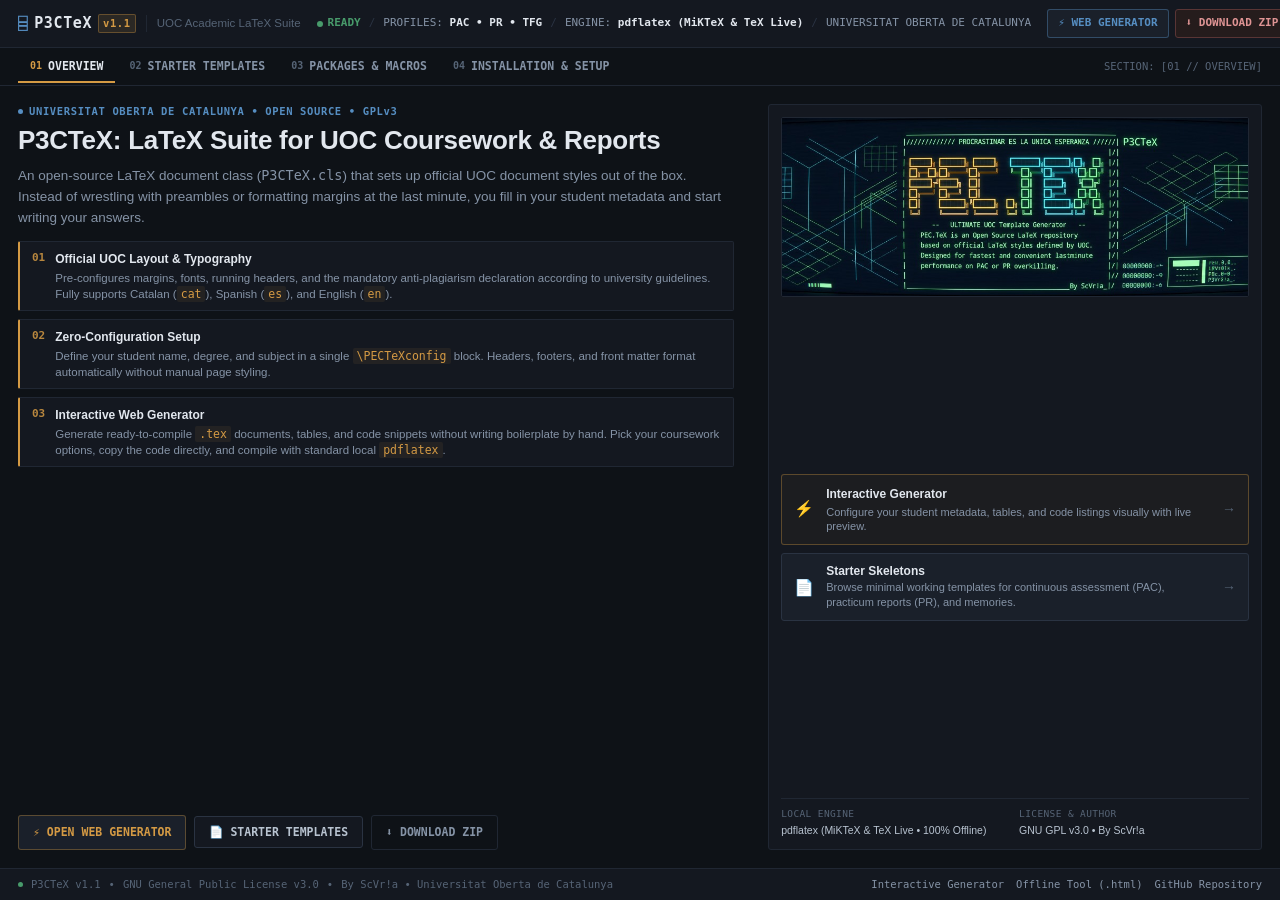
==== site/index.html @ 54c158b5 "style(overview): adopt grounded indie student voice with zero corporate sales fluff" ====
<!doctype html>
<html lang="en">
<head>
  <meta charset="utf-8">
  <meta name="viewport" content="width=device-width, initial-scale=1">
  <title>P3CTeX · UOC LaTeX Document Class &amp; Package Suite</title>
  <meta name="description" content="LaTeX document class and package suite for Universitat Oberta de Catalunya (UOC) assessments (PAC/PEC), practicum reports (PR), and academic memories.">
  <link rel="stylesheet" href="assets/css/site.css">
  <script src="assets/js/site.js" defer></script>
</head>
<body class="console-workstation">
  <a class="skip-link" href="#console-stage">Skip to console display</a>

  <!-- ======================================================================
       FIXED-VIEWPORT PRODUCT WORKSTATION
       Zero vertical scroll · Always fits screen · Clear, informative interface
       ====================================================================== -->
  <div class="console-viewport">

    <!-- Top Masthead Header -->
    <header class="console-masthead">
      <div class="masthead-brand">
        <a href="index.html" class="brand-badge" aria-label="P3CTeX Home">
          <span class="badge-icon">⌸</span>
          <span class="badge-title">P3CTeX</span>
          <span class="badge-ver">v1.1</span>
        </a>
        <span class="brand-tagline">UOC Academic LaTeX Suite</span>
      </div>

      <div class="masthead-telemetry">
        <span class="telemetry-item status"><span class="led-pulse green"></span> READY</span>
        <span class="telemetry-sep">/</span>
        <span class="telemetry-item">PROFILES: <strong>PAC &bull; PR &bull; TFG</strong></span>
        <span class="telemetry-sep">/</span>
        <span class="telemetry-item">ENGINE: <strong>pdflatex (MiKTeX &amp; TeX Live)</strong></span>
        <span class="telemetry-sep">/</span>
        <span class="telemetry-item campus">UNIVERSITAT OBERTA DE CATALUNYA</span>
      </div>

      <div class="masthead-actions">
        <a href="generator.html" class="action-btn cyan">⚡ WEB GENERATOR</a>
        <a href="https://github.com/DidacLL/P3CTeX/releases/latest" class="action-btn rust" target="_blank" rel="noopener">⬇ DOWNLOAD ZIP</a>
        <a href="https://github.com/DidacLL/P3CTeX" class="action-btn ghost" target="_blank" rel="noopener">GITHUB</a>
      </div>
    </header>

    <!-- Console Section Selector Ribbon -->
    <nav class="console-selector-ribbon" aria-label="Navigation Sections">
      <div class="selector-track">
        <button type="button" class="selector-key active" data-deck="deck-overview">
          <span class="key-index">01</span>
          <span class="key-label">OVERVIEW</span>
        </button>
        <button type="button" class="selector-key" data-deck="deck-templates">
          <span class="key-index">02</span>
          <span class="key-label">STARTER TEMPLATES</span>
        </button>
        <button type="button" class="selector-key" data-deck="deck-macros">
          <span class="key-index">03</span>
          <span class="key-label">PACKAGES &amp; MACROS</span>
        </button>
        <button type="button" class="selector-key" data-deck="deck-runbook">
          <span class="key-index">04</span>
          <span class="key-label">INSTALLATION &amp; SETUP</span>
        </button>
      </div>
      <div class="selector-meta">
        <span class="mode-readout" id="active-mode-readout">SECTION: [01 // OVERVIEW]</span>
      </div>
    </nav>

    <!-- Main Stage (Transforms per active section, 100% viewport fit) -->
    <main id="console-stage" class="console-stage">

      <!-- ==================================================================
           SECTION 01: OVERVIEW (CLEAN, BREATHING LANDING STAGE)
           Zero clutter at first sight · Clear explanation of purpose
           ================================================================== -->
      <section id="deck-overview" class="console-deck active" aria-label="Product Overview">
        <div class="overview-stage-split">
          
          <!-- Left Column: Honest Student Software Overview -->
          <div class="overview-narrative-panel">
            <div class="overview-category-badge">
              <span class="badge-dot"></span>
              <span>UNIVERSITAT OBERTA DE CATALUNYA &bull; OPEN SOURCE &bull; GPLv3</span>
            </div>

            <h1 class="overview-hero-headline">
              P3CTeX: LaTeX Suite for UOC Coursework &amp; Reports
            </h1>

            <p class="overview-hero-lead">
              An open-source LaTeX document class (<code>P3CTeX.cls</code>) that sets up official UOC document styles out of the box. Instead of wrestling with preambles or formatting margins at the last minute, you fill in your student metadata and start writing your answers.
            </p>

            <div class="overview-pillars-grid">
              <div class="pillar-row">
                <span class="pillar-icon">01</span>
                <div class="pillar-content">
                  <strong>Official UOC Layout &amp; Typography</strong>
                  <span>Pre-configures margins, fonts, running headers, and the mandatory anti-plagiarism declaration according to university guidelines. Fully supports Catalan (<code>cat</code>), Spanish (<code>es</code>), and English (<code>en</code>).</span>
                </div>
              </div>

              <div class="pillar-row">
                <span class="pillar-icon">02</span>
                <div class="pillar-content">
                  <strong>Zero-Configuration Setup</strong>
                  <span>Define your student name, degree, and subject in a single <code>\PECTeXconfig</code> block. Headers, footers, and front matter format automatically without manual page styling.</span>
                </div>
              </div>

              <div class="pillar-row">
                <span class="pillar-icon">03</span>
                <div class="pillar-content">
                  <strong>Interactive Web Generator</strong>
                  <span>Generate ready-to-compile <code>.tex</code> documents, tables, and code snippets without writing boilerplate by hand. Pick your coursework options, copy the code directly, and compile with standard local <code>pdflatex</code>.</span>
                </div>
              </div>
            </div>

            <div class="overview-cta-strip">
              <a href="generator.html" class="cta-action-btn primary">
                <span>⚡ OPEN WEB GENERATOR</span>
              </a>
              <button type="button" class="cta-action-btn secondary" data-jump-deck="deck-templates">
                <span>📄 STARTER TEMPLATES</span>
              </button>
              <a href="https://github.com/DidacLL/P3CTeX/releases/latest" class="cta-action-btn ghost" target="_blank" rel="noopener">
                <span>⬇ DOWNLOAD ZIP</span>
              </a>
            </div>
          </div>

          <!-- Right Column: Visual Brand & Direct Tool Pathways (NO CODE ON OVERVIEW) -->
          <div class="overview-visual-panel">
            <div class="visual-art-frame">
              <img src="assets/images/brand-banner.jpg" alt="P3CTeX CRT terminal artwork: Procrastinar és l'única esperança" width="1024" height="338" fetchpriority="high">
            </div>

            <!-- Clear Action Modules Directing to Specific Tools -->
            <div class="overview-tools-directory">
              <a href="generator.html" class="directory-card highlight">
                <div class="dir-icon">⚡</div>
                <div class="dir-info">
                  <strong>Interactive Generator</strong>
                  <span>Configure your student metadata, tables, and code listings visually with live preview.</span>
                </div>
                <span class="dir-arrow">&rarr;</span>
              </a>

              <button type="button" class="directory-card" data-jump-deck="deck-templates">
                <div class="dir-icon">📄</div>
                <div class="dir-info">
                  <strong>Starter Skeletons</strong>
                  <span>Browse minimal working templates for continuous assessment (PAC), practicum reports (PR), and memories.</span>
                </div>
                <span class="dir-arrow">&rarr;</span>
              </button>
            </div>

            <div class="overview-fast-specs">
              <div class="spec-stat-item">
                <span class="stat-label">LOCAL ENGINE</span>
                <strong class="stat-value">pdflatex (MiKTeX &amp; TeX Live &bull; 100% Offline)</strong>
              </div>
              <div class="spec-stat-item">
                <span class="stat-label">LICENSE &amp; AUTHOR</span>
                <strong class="stat-value">GNU GPL v3.0 &bull; By ScVr!a</strong>
              </div>
            </div>
          </div>

        </div>
      </section>

      <!-- ==================================================================
           SECTION 02: STARTER TEMPLATES (CODE BUFFER + SELECTOR)
           ================================================================== -->
      <section id="deck-templates" class="console-deck" aria-label="Starter Templates">
        <div class="deck-split-view">
          
          <!-- Left: Code Editor Buffer -->
          <div class="code-buffer-panel">
            <div class="buffer-toolbar">
              <div class="buffer-meta">
                <span class="buffer-dot"></span>
                <span class="buffer-title" id="buffer-filename">minimal-pac.tex</span>
                <span class="buffer-tag">READY TO COPY &bull; COMPILES WITH PDFLATEX</span>
              </div>
              <button class="tactile-copy-action" data-copy-target="#code-minimal-target">
                <span class="copy-icon">📋</span>
                <span class="copy-text">COPY TEMPLATE CODE</span>
              </button>
            </div>
            
            <div class="buffer-editor-area">
              <pre class="editor-pre"><code id="code-minimal-target">% Minimal P3CTeX PAC Continuous Assessment Skeleton
\documentclass[PAC,default]{P3CTeX}

% Declarative UOC Student & Subject Metadata
\PECTeXconfig{
  data = {
    student        = {Estudiant UOC},
    grade          = {Grau en Enginyeria Informàtica},
    subj-fullname  = {Compiladors i Llenguatges},
    subj-shortname = {COMP},
    subj-code      = {75.580},
    ca-fullname    = {PAC 1: Anàlisi Lèxica i Sintàctica},
    ca-shortname   = {PAC1},
    date           = {\today}
  }
}

\begin{document}
% Profile PAC: Portada desactivada; sumari i declaració de no plagi automàtics.

\section{Exercici 1}
\subsection{Apartat A}
Resolució del primer apartat del document...

% Taula declarativa per comes amb pxTAB (inclosa al paquet default):
\pxTable[style=header]{Mètrica, Valor Mesurat, Estat}{Temps d'execució, 0.42 s, PASS}{Memòria consumida, 18.5 MB, PASS}

% Inclusió resilient de figura amb pxSRC (crea placeholder si el fitxer no existeix):
\pxIMG[0.8\linewidth]{img/arquitectura}{Diagrama de l'arquitectura proposada}[fig:arq]
\end{document}</code></pre>
            </div>
          </div>

          <!-- Right: Profile Selector & Explanation -->
          <aside class="profile-sidebar-panel">
            <div class="sidebar-header">
              <span class="sidebar-tag">DOCUMENT PROFILE</span>
              <span class="sidebar-sub">CLICK TO SWITCH</span>
            </div>

            <!-- Profile Rocker Switchers -->
            <div class="profile-rocker-group">
              <button type="button" class="profile-switch active" data-profile="pac">
                <span class="sw-badge">PAC</span>
                <div class="sw-content">
                  <strong class="sw-name">Continuous Assessment</strong>
                  <span class="sw-desc">Starts directly on page 1 (no blank cover)</span>
                </div>
              </button>
              <button type="button" class="profile-switch" data-profile="pr">
                <span class="sw-badge">PR</span>
                <div class="sw-content">
                  <strong class="sw-name">Practicum &amp; Project Report</strong>
                  <span class="sw-desc">Institutional cover page, full TOC &amp; figures</span>
                </div>
              </button>
              <button type="button" class="profile-switch" data-profile="mem">
                <span class="sw-badge">MEM</span>
                <div class="sw-content">
                  <strong class="sw-name">Multi-Chapter Memory (MEM)</strong>
                  <span class="sw-desc">Adds \chapter, appendices, LOF/LOT (for reports &amp; TFG)</span>
                </div>
              </button>
              <button type="button" class="profile-switch" data-profile="tfg">
                <span class="sw-badge">TFG</span>
                <div class="sw-content">
                  <strong class="sw-name">Final Degree Project (TFG)</strong>
                  <span class="sw-desc">UOC work card, tutor/PRA, multilingual abstracts</span>
                </div>
              </button>
            </div>

            <!-- Explanation & Specifications -->
            <div class="profile-specs-readout">
              <h3 class="specs-title" id="spec-profile-title">PAC (Continuous Assessment)</h3>
              <p class="specs-summary" id="spec-profile-desc">
                Designed for semester continuous assessments (PAC / PEC / CA). As required by UOC grading criteria, it eliminates the blank cover page and starts directly on page 1 with subject metadata, table of contents, and the mandatory anti-plagiarism pledge.
              </p>

              <dl class="specs-dl">
                <dt>COVER PAGE:</dt>
                <dd id="spec-cover-val">Bypassed (Starts on Page 1)</dd>
                <dt>TOC &amp; SUMMARY:</dt>
                <dd id="spec-toc-val">Auto with anti-plagiarism pledge</dd>
                <dt>TYPOGRAPHY:</dt>
                <dd id="spec-font-val">Arev Sans 11pt (Clear and legible)</dd>
                <dt>HOW TO COMPILE:</dt>
                <dd>pdflatex your-file.tex</dd>
              </dl>
            </div>

            <div class="sidebar-action-box">
              <span class="action-label">COMPILE IN TERMINAL:</span>
              <code class="cmd-pill">pdflatex minimal-pac.tex</code>
            </div>
          </aside>

        </div>
      </section>

      <!-- ==================================================================
           SECTION 03: PACKAGES & MACROS (pxTAB, pxSRC, pxLST, pxCMP)
           ================================================================== -->
      <section id="deck-macros" class="console-deck" aria-label="Packages and Macros">
        <div class="macro-stage-view">
          
          <!-- Macro Selector Bar -->
          <div class="macro-channel-bar">
            <button type="button" class="channel-key active" data-channel="pxtab">
              <span class="ch-id">pxTAB</span>
              <span class="ch-name">Tables without column math</span>
            </button>
            <button type="button" class="channel-key" data-channel="pxsrc">
              <span class="ch-id">pxSRC</span>
              <span class="ch-name">Resilient images &amp; figures</span>
            </button>
            <button type="button" class="channel-key" data-channel="pxlst">
              <span class="ch-id">pxLST</span>
              <span class="ch-name">Formatted code listings</span>
            </button>
            <button type="button" class="channel-key" data-channel="pxcmp">
              <span class="ch-id">pxCMP</span>
              <span class="ch-name">Compilers &amp; automata diagrams</span>
            </button>
          </div>

          <!-- Active Macro Showcase Area -->
          <div class="macro-showcase-split">
            <div class="macro-narrative">
              <h2 class="macro-hero-title" id="macro-hero-title">Tables (pxTAB)</h2>
              <p class="macro-hero-desc" id="macro-hero-desc">
                Creates LaTeX tables from comma-separated rows. Includes automatic alternating row shading (zebra striping) and multi-page page breaks using longtable and booktabs without manual column width calculations.
              </p>

              <div class="macro-features-strip" id="macro-features-strip">
                <div class="feat-pill"><strong>Syntax:</strong> Comma-separated row values</div>
                <div class="feat-pill"><strong>Row striping:</strong> Alternating row background shading</div>
                <div class="feat-pill"><strong>Multipage:</strong> Long table pagination with <code>\pxTBLlong*</code></div>
                <div class="feat-pill"><strong>Backend:</strong> Built on longtable and booktabs</div>
              </div>

              <div class="macro-doc-actions">
                <a href="generator.html#tables" id="macro-showcase-url" class="doc-link-btn">Open in Generator Studio →</a>
                <a href="https://github.com/DidacLL/P3CTeX" target="_blank" rel="noopener" class="doc-link-btn secondary">Source Repository</a>
              </div>
            </div>

            <div class="macro-code-display">
              <div class="code-display-header">
                <span class="disp-label">HOW TO USE IN YOUR DOCUMENT:</span>
                <button class="tactile-copy-action mini" data-copy-target="#macro-code-target">
                  <span class="copy-icon">📋</span>
                  <span class="copy-text">COPY SNIPPET</span>
                </button>
              </div>
              <pre class="macro-pre"><code id="macro-code-target">% Create a clean table with comma-separated values:
\pxTable[style=header]
  {Mètrica, Valor Mesurat, Estat}
  {Temps d'execució, 0.42 s, PASS}
  {Memòria consumida, 18.5 MB, PASS}
  {Eficiència Algorísmica, O(n log n), PASS}</code></pre>
            </div>
          </div>

        </div>
      </section>

      <!-- ==================================================================
           SECTION 04: INSTALLATION & SETUP (LOCAL MIKTEX & TEX LIVE)
           ================================================================== -->
      <section id="deck-runbook" class="console-deck" aria-label="Installation and Setup">
        <div class="runbook-stage-view">
          
          <div class="runbook-header-strip">
            <h2 class="runbook-title">How to Install and Compile P3CTeX on Your Machine</h2>
            <span class="runbook-tag">100% LOCAL &bull; WORKS WITH MIKTEX &amp; TEX LIVE &bull; ZERO INTERNET NEEDED</span>
          </div>

          <div class="runbook-grid-flow">
            
            <div class="runbook-step-row">
              <div class="step-num">1</div>
              <div class="step-body">
                <div class="step-headline">
                  <strong>Download or Clone the Repository</strong>
                  <span class="step-note">Get the document class and packages onto your computer</span>
                </div>
                <div class="step-code-box">
                  <code id="cmd-step-1">git clone https://github.com/DidacLL/P3CTeX.git</code>
                  <button class="tactile-copy-action mini" data-copy-target="#cmd-step-1">[COPY]</button>
                </div>
              </div>
            </div>

            <div class="runbook-step-row">
              <div class="step-num">2</div>
              <div class="step-body">
                <div class="step-headline">
                  <strong>Register in MiKTeX (Windows)</strong>
                  <span class="step-note">Tell MiKTeX where P3CTeX is located and refresh the database</span>
                </div>
                <div class="step-code-box">
                  <code id="cmd-step-2">initexmf --register-root="/path/to/P3CTeX" &amp;&amp; initexmf --update-fndb</code>
                  <button class="tactile-copy-action mini" data-copy-target="#cmd-step-2">[COPY]</button>
                </div>
              </div>
            </div>

            <div class="runbook-step-row">
              <div class="step-num">3</div>
              <div class="step-body">
                <div class="step-headline">
                  <strong>Configure TeX Live (Linux &amp; macOS)</strong>
                  <span class="step-note">Point TEXINPUTS to the directory, or link it into your ~/texmf folder</span>
                </div>
                <div class="step-code-box">
                  <code id="cmd-step-3">export TEXINPUTS=".:/path/to/P3CTeX//:"</code>
                  <button class="tactile-copy-action mini" data-copy-target="#cmd-step-3">[COPY]</button>
                </div>
              </div>
            </div>

            <div class="runbook-step-row">
              <div class="step-num">4</div>
              <div class="step-body">
                <div class="step-headline">
                  <strong>Compile Your Document</strong>
                  <span class="step-note">Compile cleanly with standard pdflatex</span>
                </div>
                <div class="step-code-box">
                  <code id="cmd-step-4">pdflatex your-submission.tex</code>
                  <button class="tactile-copy-action mini" data-copy-target="#cmd-step-4">[COPY]</button>
                </div>
              </div>
            </div>

          </div>

          <!-- Offline Standalone Generator Highlight -->
          <div class="runbook-offline-strip">
            <span class="strip-icon">💾</span>
            <div class="strip-text">
              <strong>Offline Web Generator Available:</strong>
              <span>Need to generate templates without an internet connection? Download the single-file offline generator tool. Runs directly in any web browser with zero setup.</span>
            </div>
            <a href="standalone-generator.html" download="p3ctex-standalone-generator.html" class="offline-download-btn">⬇ DOWNLOAD OFFLINE TOOL (.HTML)</a>
          </div>

        </div>
      </section>

    </main>

    <!-- Bottom Status Strip -->
    <footer class="console-telemetry-footer">
      <div class="footer-status-left">
        <span class="dot-live"></span>
        <span class="status-txt">P3CTeX v1.1</span>
        <span class="sep">&bull;</span>
        <span class="license-txt">GNU General Public License v3.0</span>
        <span class="sep">&bull;</span>
        <span class="author-txt">By ScVr!a &bull; Universitat Oberta de Catalunya</span>
      </div>

      <div class="footer-links-right">
        <a href="generator.html" class="foot-link">Interactive Generator</a>
        <a href="standalone-generator.html" download="p3ctex-standalone-generator.html" class="foot-link">Offline Tool (.html)</a>
        <a href="https://github.com/DidacLL/P3CTeX" target="_blank" rel="noopener" class="foot-link">GitHub Repository</a>
      </div>
    </footer>

  </div>
</body>
</html>
---- site/assets/css/site.css ----
/* ==========================================================================
   P3CTeX Workspace — Restful Academic Slate Aesthetic
   Design: Sophisticated, Low-Strain Dark Theme (Linear / GitHub Dimmed Grade)
   Zero Playschool Contrast · Zero Garish Neon · Pure Editorial Balance
   ========================================================================== */

:root {
  /* Warm Graphite & Deep Charcoal Canvas (No Pitch-Black Void) */
  --bg-canvas: #0e1217;
  --bg-surface: #141820;
  --bg-elevated: #1a202a;
  --bg-recessed: #0a0d11;
  --bg-code: #0b0e13;

  /* Restful, Low-Contrast Structural Borders */
  --border-subtle: #202733;
  --border-base: #2a3342;
  --border-focus: #3d495c;

  /* Controlled, Matte Hardware Accents (Single Warm Ochre Accent) */
  --accent-ochre: #d49a44;
  --accent-ochre-dim: rgba(212, 154, 68, 0.12);
  --accent-ochre-border: rgba(212, 154, 68, 0.35);

  --accent-steel: #568ec2;
  --accent-steel-dim: rgba(86, 142, 194, 0.12);

  --accent-olive: #489b6b;

  /* Calibrated Low-Strain Typography */
  --text-heading: #e2e7ee;
  --text-primary: #b8c3d0;
  --text-secondary: #8593a6;
  --text-muted: #566476;

  /* Typography Stacks */
  --font-mono: 'JetBrains Mono', 'Fira Code', 'Consolas', monospace;
  --font-sans: -apple-system, BlinkMacSystemFont, 'Segoe UI', Roboto, sans-serif;
}

* {
  box-sizing: border-box;
  margin: 0;
  padding: 0;
}

html, body {
  height: 100vh;
  width: 100vw;
  overflow: hidden;
  background-color: var(--bg-canvas);
  color: var(--text-primary);
  font-family: var(--font-sans);
  font-size: 13.5px;
  line-height: 1.5;
  -webkit-font-smoothing: antialiased;
}

/* Accessibility */
.skip-link {
  position: absolute;
  left: -9999px;
  top: auto;
  width: 1px;
  height: 1px;
  overflow: hidden;
}
.skip-link:focus {
  position: fixed;
  top: 8px;
  left: 8px;
  z-index: 9999;
  background: var(--accent-ochre);
  color: #000;
  padding: 6px 12px;
  font-weight: 600;
}

/* ==========================================================================
   FIXED VIEWPORT CONTAINER (100vh)
   ========================================================================== */
.console-viewport {
  display: flex;
  flex-direction: column;
  height: 100vh;
  width: 100vw;
  background-color: var(--bg-canvas);
  overflow: hidden;
}

/* ==========================================================================
   TOP MASTHEAD HEADER
   ========================================================================== */
.console-masthead {
  display: flex;
  align-items: center;
  justify-content: space-between;
  height: 48px;
  padding: 0 18px;
  background: var(--bg-surface);
  border-bottom: 1px solid var(--border-subtle);
  flex-shrink: 0;
  gap: 16px;
}

.masthead-brand {
  display: flex;
  align-items: center;
  gap: 10px;
}
.brand-badge {
  display: flex;
  align-items: center;
  gap: 6px;
  text-decoration: none;
  color: var(--text-heading);
  font-family: var(--font-mono);
  font-weight: 700;
  font-size: 15px;
  letter-spacing: 0.04em;
}
.brand-badge .badge-icon {
  color: var(--accent-steel);
  font-size: 16px;
}
.brand-badge .badge-ver {
  font-size: 10.5px;
  color: var(--accent-ochre);
  background: var(--accent-ochre-dim);
  border: 1px solid var(--accent-ochre-border);
  padding: 1px 4px;
  border-radius: 2px;
}
.brand-tagline {
  font-size: 11.5px;
  color: var(--text-muted);
  border-left: 1px solid var(--border-subtle);
  padding-left: 10px;
  white-space: nowrap;
}

.masthead-telemetry {
  display: flex;
  align-items: center;
  gap: 8px;
  font-size: 11px;
  color: var(--text-secondary);
  font-family: var(--font-mono);
  white-space: nowrap;
}
.telemetry-sep {
  color: var(--border-base);
}
.telemetry-item strong {
  color: var(--text-heading);
  font-weight: 600;
}
.telemetry-item.status {
  color: var(--accent-olive);
  display: flex;
  align-items: center;
  gap: 5px;
  font-weight: 600;
}
.led-pulse {
  width: 6px;
  height: 6px;
  border-radius: 50%;
  background-color: var(--accent-olive);
}

.masthead-actions {
  display: flex;
  align-items: center;
  gap: 6px;
  flex-shrink: 0;
}
.action-btn {
  display: inline-flex;
  align-items: center;
  padding: 5px 10px;
  font-family: var(--font-mono);
  font-size: 11px;
  font-weight: 600;
  text-decoration: none;
  border-radius: 3px;
  border: 1px solid var(--border-base);
  background: var(--bg-elevated);
  color: var(--text-primary);
  transition: all 0.12s ease;
  cursor: pointer;
}
.action-btn:hover {
  background: #222936;
  border-color: var(--border-focus);
  color: var(--text-heading);
}
.action-btn.cyan {
  border-color: rgba(86, 142, 194, 0.4);
  color: var(--accent-steel);
}
.action-btn.cyan:hover {
  background: var(--accent-steel-dim);
  border-color: var(--accent-steel);
}
.action-btn.rust {
  background: #251c1c;
  border-color: #593535;
  color: #df9494;
}
.action-btn.rust:hover {
  background: #362424;
  border-color: #8c4e4e;
  color: #fff;
}
.action-btn.ghost {
  background: transparent;
  border-color: transparent;
  color: var(--text-secondary);
}
.action-btn.ghost:hover {
  border-color: var(--border-subtle);
  color: var(--text-heading);
}

/* ==========================================================================
   NAVIGATION SELECTOR RIBBON
   ========================================================================== */
.console-selector-ribbon {
  display: flex;
  align-items: center;
  justify-content: space-between;
  height: 38px;
  padding: 0 18px;
  background: var(--bg-canvas);
  border-bottom: 1px solid var(--border-subtle);
  flex-shrink: 0;
}

.selector-track {
  display: flex;
  gap: 2px;
}
.selector-key {
  display: inline-flex;
  align-items: center;
  gap: 6px;
  background: transparent;
  color: var(--text-secondary);
  border: none;
  border-bottom: 2px solid transparent;
  padding: 8px 12px;
  font-family: var(--font-mono);
  font-size: 11.5px;
  font-weight: 600;
  cursor: pointer;
  transition: all 0.1s ease;
}
.selector-key .key-index {
  color: var(--text-muted);
  font-size: 10px;
}
.selector-key:hover {
  color: var(--text-heading);
  background: rgba(255, 255, 255, 0.02);
}
.selector-key.active {
  color: var(--text-heading);
  border-bottom: 2px solid var(--accent-ochre);
}
.selector-key.active .key-index {
  color: var(--accent-ochre);
}

.selector-meta .mode-readout {
  font-size: 10.5px;
  color: var(--text-muted);
  font-family: var(--font-mono);
}

/* ==========================================================================
   MAIN CONSOLE STAGE (100% Remaining Viewport, Zero Scroll)
   ========================================================================== */
.console-stage {
  flex: 1;
  min-height: 0;
  position: relative;
  overflow: hidden;
  background: var(--bg-canvas);
}

.console-deck {
  display: none;
  height: 100%;
  width: 100%;
  padding: 18px;
  overflow: hidden;
}
.console-deck.active {
  display: flex;
  flex-direction: column;
}

/* ==========================================================================
   DECK 01: OVERVIEW (Restful Editorial Composition)
   ========================================================================== */
.overview-stage-split {
  display: grid;
  grid-template-columns: 1.25fr 0.85fr;
  gap: 24px;
  height: 100%;
  min-height: 0;
  align-items: stretch;
}

.overview-narrative-panel {
  display: flex;
  flex-direction: column;
  justify-content: space-between;
  height: 100%;
  min-height: 0;
  padding-right: 10px;
}

.overview-category-badge {
  display: inline-flex;
  align-items: center;
  gap: 6px;
  font-size: 10.5px;
  font-weight: 600;
  font-family: var(--font-mono);
  color: var(--accent-steel);
  letter-spacing: 0.06em;
  margin-bottom: 4px;
}
.overview-category-badge .badge-dot {
  width: 5px;
  height: 5px;
  border-radius: 50%;
  background: var(--accent-steel);
}

.overview-hero-headline {
  font-size: clamp(20px, 2.1vw, 26px);
  font-weight: 700;
  line-height: 1.28;
  color: var(--text-heading);
  letter-spacing: -0.01em;
  margin-bottom: 8px;
}
.overview-hero-headline .accent-text {
  color: var(--accent-ochre);
}

.overview-hero-lead {
  font-size: 13.5px;
  line-height: 1.55;
  color: var(--text-secondary);
  margin-bottom: 12px;
}

.overview-pillars-grid {
  display: flex;
  flex-direction: column;
  gap: 8px;
  margin-bottom: 14px;
}
.pillar-row {
  display: flex;
  gap: 10px;
  align-items: flex-start;
  background: var(--bg-surface);
  border: 1px solid var(--border-subtle);
  border-left: 2px solid var(--accent-ochre);
  padding: 8px 12px;
  border-radius: 2px;
}
.pillar-icon {
  color: var(--accent-ochre);
  font-family: var(--font-mono);
  font-size: 11px;
  font-weight: 700;
  line-height: 1.4;
  opacity: 0.85;
}
.pillar-content {
  display: flex;
  flex-direction: column;
  gap: 2px;
}
.pillar-content strong {
  font-size: 12px;
  color: var(--text-heading);
  font-weight: 600;
}
.pillar-content span {
  font-size: 11.5px;
  color: var(--text-secondary);
  line-height: 1.4;
}
.pillar-content code {
  font-family: var(--font-mono);
  color: var(--accent-ochre);
  background: rgba(212, 154, 68, 0.08);
  padding: 1px 4px;
  border-radius: 2px;
}

.overview-cta-strip {
  display: flex;
  gap: 8px;
  align-items: center;
  flex-wrap: wrap;
  margin-top: auto;
}
.cta-action-btn {
  display: inline-flex;
  align-items: center;
  gap: 6px;
  padding: 8px 14px;
  font-family: var(--font-mono);
  font-size: 11.5px;
  font-weight: 600;
  text-decoration: none;
  cursor: pointer;
  border-radius: 3px;
  border: 1px solid var(--border-base);
  transition: all 0.12s ease;
}
.cta-action-btn.primary {
  background: var(--bg-elevated);
  border-color: var(--accent-ochre-border);
  color: var(--accent-ochre);
}
.cta-action-btn.primary:hover {
  background: var(--accent-ochre);
  color: #0e1217;
}
.cta-action-btn.secondary {
  background: var(--bg-surface);
  border-color: var(--border-base);
  color: var(--text-primary);
}
.cta-action-btn.secondary:hover {
  background: var(--bg-elevated);
  color: var(--text-heading);
}
.cta-action-btn.ghost {
  background: transparent;
  border-color: var(--border-subtle);
  color: var(--text-secondary);
}
.cta-action-btn.ghost:hover {
  border-color: var(--border-base);
  color: var(--text-primary);
}

.overview-visual-panel {
  display: flex;
  flex-direction: column;
  justify-content: space-between;
  height: 100%;
  min-height: 0;
  background: var(--bg-surface);
  border: 1px solid var(--border-subtle);
  padding: 12px;
  gap: 10px;
  border-radius: 3px;
}
.visual-art-frame {
  height: 180px;
  overflow: hidden;
  border: 1px solid var(--border-subtle);
  background: #080a0e;
  display: flex;
  align-items: center;
  justify-content: center;
  border-radius: 2px;
  flex-shrink: 0;
}
.visual-art-frame img {
  width: 100%;
  height: 100%;
  object-fit: cover;
  display: block;
}

.overview-tools-directory {
  display: flex;
  flex-direction: column;
  gap: 8px;
  flex: 1;
  min-height: 0;
  justify-content: center;
}
.directory-card {
  display: flex;
  align-items: center;
  gap: 12px;
  background: var(--bg-elevated);
  border: 1px solid var(--border-base);
  padding: 10px 12px;
  border-radius: 3px;
  text-decoration: none;
  cursor: pointer;
  text-align: left;
  transition: all 0.12s ease;
  color: inherit;
  font-family: inherit;
}
.directory-card:hover {
  background: #222936;
  border-color: var(--border-focus);
}
.directory-card.highlight {
  border-color: var(--accent-ochre-border);
  background: rgba(212, 154, 68, 0.04);
}
.directory-card.highlight:hover {
  background: rgba(212, 154, 68, 0.08);
  border-color: var(--accent-ochre);
}
.directory-card .dir-icon {
  font-size: 16px;
  color: var(--accent-ochre);
  flex-shrink: 0;
}
.directory-card .dir-info {
  display: flex;
  flex-direction: column;
  gap: 2px;
  flex: 1;
  min-width: 0;
}
.directory-card .dir-info strong {
  font-size: 12px;
  color: var(--text-heading);
  font-weight: 600;
}
.directory-card .dir-info span {
  font-size: 11px;
  color: var(--text-secondary);
  line-height: 1.35;
}
.directory-card .dir-arrow {
  font-size: 14px;
  color: var(--text-muted);
  transition: transform 0.12s ease;
  flex-shrink: 0;
}
.directory-card:hover .dir-arrow {
  color: var(--accent-ochre);
  transform: translateX(2px);
}
.overview-fast-specs {
  display: grid;
  grid-template-columns: 1fr 1fr;
  gap: 8px;
  border-top: 1px solid var(--border-subtle);
  padding-top: 8px;
}
.spec-stat-item {
  display: flex;
  flex-direction: column;
  gap: 2px;
}
.stat-label {
  font-size: 9.5px;
  color: var(--text-muted);
  font-family: var(--font-mono);
  letter-spacing: 0.04em;
}
.stat-value {
  font-size: 10.5px;
  color: var(--text-primary);
  font-weight: 500;
  line-height: 1.35;
}

/* ==========================================================================
   DECK 02: STARTER TEMPLATES
   ========================================================================== */
.deck-split-view {
  display: grid;
  grid-template-columns: 1fr 320px;
  gap: 14px;
  height: 100%;
  min-height: 0;
}

.code-buffer-panel {
  display: flex;
  flex-direction: column;
  height: 100%;
  min-height: 0;
  background: var(--bg-code);
  border: 1px solid var(--border-subtle);
  border-radius: 3px;
  overflow: hidden;
}

.buffer-toolbar {
  display: flex;
  align-items: center;
  justify-content: space-between;
  height: 36px;
  padding: 0 12px;
  background: var(--bg-surface);
  border-bottom: 1px solid var(--border-subtle);
  flex-shrink: 0;
}
.buffer-meta {
  display: flex;
  align-items: center;
  gap: 8px;
  font-size: 11px;
  font-family: var(--font-mono);
}
.buffer-dot {
  width: 5px;
  height: 5px;
  border-radius: 50%;
  background: var(--accent-ochre);
}
.buffer-title {
  color: var(--text-heading);
  font-weight: 600;
}
.buffer-tag {
  color: var(--text-muted);
  font-size: 10px;
}

.tactile-copy-action {
  display: inline-flex;
  align-items: center;
  gap: 5px;
  background: var(--bg-elevated);
  color: var(--text-primary);
  border: 1px solid var(--border-base);
  padding: 4px 8px;
  font-family: var(--font-mono);
  font-size: 10.5px;
  font-weight: 600;
  border-radius: 2px;
  cursor: pointer;
  transition: all 0.12s ease;
}
.tactile-copy-action:hover {
  background: var(--border-focus);
  color: #fff;
}
.tactile-copy-action.copied {
  background: var(--accent-olive);
  color: #fff;
  border-color: var(--accent-olive);
}
.tactile-copy-action.mini {
  padding: 2px 6px;
  font-size: 10px;
}

.buffer-editor-area {
  flex: 1;
  min-height: 0;
  overflow-y: auto;
  padding: 14px;
  background: var(--bg-code);
}
.editor-pre {
  margin: 0;
  font-family: var(--font-mono);
  font-size: 12.5px;
  line-height: 1.55;
  color: #9cdcfe;
  white-space: pre;
}

.profile-sidebar-panel {
  display: flex;
  flex-direction: column;
  height: 100%;
  min-height: 0;
  background: var(--bg-surface);
  border: 1px solid var(--border-subtle);
  padding: 12px;
  gap: 10px;
  border-radius: 3px;
  overflow-y: auto;
}
.sidebar-header {
  display: flex;
  justify-content: space-between;
  align-items: center;
  font-size: 10px;
  font-family: var(--font-mono);
  color: var(--text-muted);
  letter-spacing: 0.06em;
  border-bottom: 1px solid var(--border-subtle);
  padding-bottom: 5px;
}

.profile-rocker-group {
  display: flex;
  flex-direction: column;
  gap: 5px;
}
.profile-switch {
  display: flex;
  align-items: center;
  gap: 10px;
  background: var(--bg-canvas);
  border: 1px solid var(--border-subtle);
  padding: 7px 10px;
  color: var(--text-secondary);
  border-radius: 2px;
  cursor: pointer;
  text-align: left;
  transition: all 0.1s ease;
}
.profile-switch .sw-badge {
  font-family: var(--font-mono);
  font-weight: 700;
  font-size: 11.5px;
  color: var(--text-muted);
  width: 32px;
  flex-shrink: 0;
}
.profile-switch .sw-content {
  display: flex;
  flex-direction: column;
  gap: 1px;
}
.profile-switch .sw-name {
  font-size: 11.5px;
  color: var(--text-primary);
  font-weight: 600;
}
.profile-switch .sw-desc {
  font-size: 10px;
  color: var(--text-muted);
}
.profile-switch:hover {
  border-color: var(--border-base);
  color: var(--text-heading);
}
.profile-switch.active {
  background: var(--bg-elevated);
  border-color: var(--accent-ochre-border);
}
.profile-switch.active .sw-badge {
  color: var(--accent-ochre);
}
.profile-switch.active .sw-name {
  color: var(--text-heading);
}

.profile-specs-readout {
  flex: 1;
  min-height: 0;
  border-top: 1px solid var(--border-subtle);
  padding-top: 8px;
  display: flex;
  flex-direction: column;
  gap: 6px;
}
.specs-title {
  font-size: 12.5px;
  color: var(--accent-ochre);
  font-weight: 600;
  margin: 0;
}
.specs-summary {
  font-size: 11px;
  color: var(--text-secondary);
  line-height: 1.45;
  margin: 0;
}
.specs-dl {
  display: grid;
  grid-template-columns: 95px 1fr;
  row-gap: 4px;
  font-size: 10.5px;
  margin-top: 4px;
}
.specs-dl dt {
  color: var(--text-muted);
  font-family: var(--font-mono);
}
.specs-dl dd {
  color: var(--text-primary);
  margin: 0;
}

.sidebar-action-box {
  margin-top: auto;
  padding-top: 8px;
  border-top: 1px solid var(--border-subtle);
}
.sidebar-action-box .action-label {
  display: block;
  font-size: 9.5px;
  font-family: var(--font-mono);
  color: var(--text-muted);
  margin-bottom: 3px;
}
.sidebar-action-box .cmd-pill {
  display: block;
  background: var(--bg-canvas);
  color: var(--text-primary);
  font-family: var(--font-mono);
  padding: 5px 8px;
  font-size: 10.5px;
  border: 1px solid var(--border-subtle);
  border-radius: 2px;
}

/* ==========================================================================
   DECK 03: PACKAGES & MACROS
   ========================================================================== */
.macro-stage-view {
  display: flex;
  flex-direction: column;
  height: 100%;
  gap: 12px;
}

.macro-channel-bar {
  display: grid;
  grid-template-columns: repeat(4, 1fr);
  gap: 6px;
}
.channel-key {
  display: flex;
  align-items: center;
  gap: 8px;
  background: var(--bg-surface);
  border: 1px solid var(--border-subtle);
  padding: 8px 10px;
  color: var(--text-secondary);
  font-size: 11px;
  cursor: pointer;
  border-radius: 2px;
  transition: all 0.1s ease;
  text-align: left;
}
.channel-key .ch-id {
  font-family: var(--font-mono);
  font-weight: 700;
  color: var(--text-muted);
  font-size: 10px;
}
.channel-key:hover {
  border-color: var(--border-base);
  color: var(--text-heading);
}
.channel-key.active {
  background: var(--bg-elevated);
  border-color: var(--accent-ochre-border);
  color: var(--text-heading);
}
.channel-key.active .ch-id {
  color: var(--accent-ochre);
}

.macro-showcase-split {
  display: grid;
  grid-template-columns: 1fr 1fr;
  gap: 14px;
  flex: 1;
  min-height: 0;
}

.macro-narrative {
  display: flex;
  flex-direction: column;
  gap: 10px;
  background: var(--bg-surface);
  border: 1px solid var(--border-subtle);
  padding: 16px;
  border-radius: 3px;
  overflow-y: auto;
}
.macro-hero-title {
  font-size: 14.5px;
  color: var(--text-heading);
  font-weight: 600;
  margin: 0;
}
.macro-hero-desc {
  font-size: 12.5px;
  color: var(--text-secondary);
  line-height: 1.55;
  margin: 0;
}
.macro-features-strip {
  display: flex;
  flex-direction: column;
  gap: 5px;
  margin: 6px 0;
}
.feat-pill {
  font-size: 11px;
  color: var(--text-primary);
  background: var(--bg-canvas);
  border: 1px solid var(--border-subtle);
  border-left: 2px solid var(--accent-ochre);
  padding: 4px 8px;
  border-radius: 2px;
}
.feat-pill strong {
  color: var(--text-heading);
}
.macro-doc-actions {
  display: flex;
  gap: 8px;
  margin-top: auto;
}
.doc-link-btn {
  display: inline-block;
  font-size: 11.5px;
  font-weight: 600;
  color: var(--accent-steel);
  text-decoration: none;
  padding: 5px 10px;
  border: 1px solid var(--border-base);
  background: var(--bg-elevated);
  border-radius: 2px;
}
.doc-link-btn:hover {
  border-color: var(--accent-steel);
}
.doc-link-btn.secondary {
  color: var(--text-secondary);
}

.macro-code-display {
  display: flex;
  flex-direction: column;
  background: var(--bg-code);
  border: 1px solid var(--border-subtle);
  border-radius: 3px;
  overflow: hidden;
  height: 100%;
}
.code-display-header {
  display: flex;
  justify-content: space-between;
  align-items: center;
  height: 34px;
  padding: 0 10px;
  background: var(--bg-surface);
  border-bottom: 1px solid var(--border-subtle);
}
.code-display-header .disp-label {
  font-size: 10px;
  font-family: var(--font-mono);
  color: var(--text-muted);
}
.macro-pre {
  flex: 1;
  padding: 14px;
  margin: 0;
  font-family: var(--font-mono);
  font-size: 12.5px;
  line-height: 1.55;
  color: #ce9178;
  overflow: auto;
}

/* ==========================================================================
   DECK 04: INSTALLATION & SETUP
   ========================================================================== */
.runbook-stage-view {
  display: flex;
  flex-direction: column;
  height: 100%;
  gap: 12px;
}
.runbook-header-strip {
  display: flex;
  justify-content: space-between;
  align-items: center;
  border-bottom: 1px solid var(--border-subtle);
  padding-bottom: 6px;
}
.runbook-title {
  font-size: 13.5px;
  font-weight: 600;
  color: var(--text-heading);
  margin: 0;
}
.runbook-tag {
  font-size: 10px;
  font-family: var(--font-mono);
  color: var(--text-muted);
}

.runbook-grid-flow {
  display: grid;
  grid-template-columns: repeat(2, 1fr);
  gap: 10px;
  flex: 1;
  min-height: 0;
}
.runbook-step-row {
  display: flex;
  gap: 10px;
  background: var(--bg-surface);
  border: 1px solid var(--border-subtle);
  padding: 12px;
  border-radius: 3px;
}
.step-num {
  font-family: var(--font-mono);
  font-size: 16px;
  font-weight: 700;
  color: var(--accent-ochre);
  line-height: 1;
}
.step-body {
  display: flex;
  flex-direction: column;
  gap: 4px;
  flex: 1;
  min-width: 0;
}
.step-headline strong {
  display: block;
  font-size: 11.5px;
  color: var(--text-heading);
}
.step-headline .step-note {
  font-size: 10.5px;
  color: var(--text-muted);
}
.step-code-box {
  display: flex;
  align-items: center;
  justify-content: space-between;
  background: var(--bg-code);
  border: 1px solid var(--border-subtle);
  padding: 5px 8px;
  margin-top: 3px;
  border-radius: 2px;
}
.step-code-box code {
  font-family: var(--font-mono);
  color: #4ec9b0;
  font-size: 11px;
  overflow: hidden;
  text-overflow: ellipsis;
  white-space: nowrap;
}

.runbook-offline-strip {
  display: flex;
  align-items: center;
  justify-content: space-between;
  background: var(--bg-surface);
  border: 1px solid var(--border-subtle);
  border-left: 2px solid var(--accent-olive);
  padding: 10px 14px;
  gap: 12px;
  border-radius: 3px;
}
.strip-text strong {
  display: block;
  font-size: 11.5px;
  color: var(--text-heading);
}
.strip-text span {
  font-size: 11px;
  color: var(--text-secondary);
}
.offline-download-btn {
  background: var(--bg-elevated);
  border: 1px solid var(--border-base);
  color: var(--accent-olive);
  font-family: var(--font-mono);
  font-weight: 600;
  font-size: 11px;
  padding: 6px 12px;
  text-decoration: none;
  white-space: nowrap;
  border-radius: 2px;
}
.offline-download-btn:hover {
  background: var(--accent-olive);
  color: #fff;
}

/* ==========================================================================
   BOTTOM STATUS FOOTER
   ========================================================================== */
.console-telemetry-footer {
  display: flex;
  align-items: center;
  justify-content: space-between;
  height: 32px;
  padding: 0 18px;
  background: var(--bg-surface);
  border-top: 1px solid var(--border-subtle);
  font-size: 10.5px;
  color: var(--text-muted);
  font-family: var(--font-mono);
  flex-shrink: 0;
}
.footer-status-left {
  display: flex;
  align-items: center;
  gap: 8px;
}
.dot-live {
  width: 5px;
  height: 5px;
  border-radius: 50%;
  background: var(--accent-olive);
}
.footer-links-right {
  display: flex;
  align-items: center;
  gap: 12px;
}
.foot-link {
  color: var(--text-secondary);
  text-decoration: none;
}
.foot-link:hover {
  color: var(--text-heading);
}
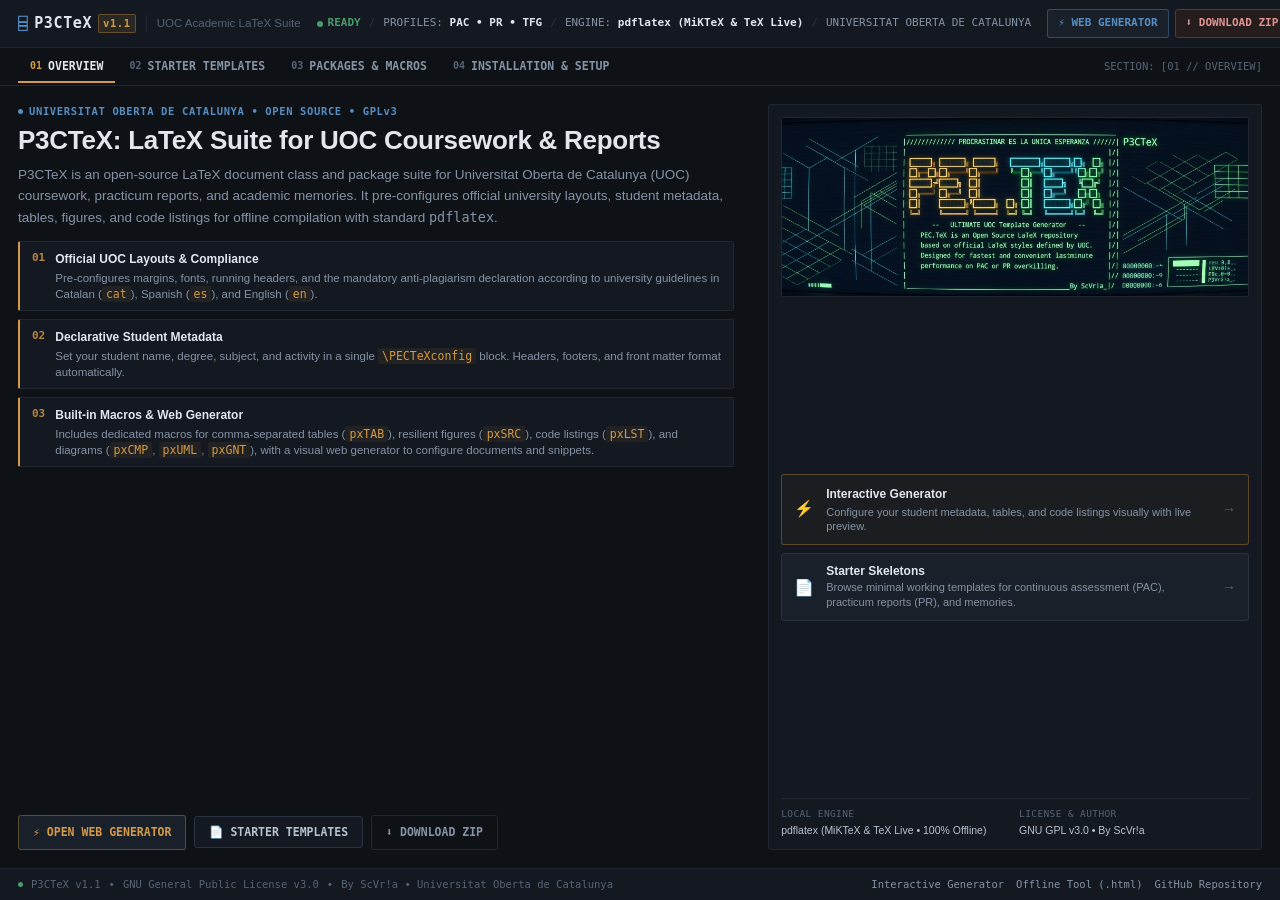
==== commit 328a100e: "docs(overview): purely factual product description without dramatization or marketing tropes" ====
--- a/site/index.html
+++ b/site/index.html
@@ -92,31 +92,31 @@
             </h1>
 
             <p class="overview-hero-lead">
-              An open-source LaTeX document class (<code>P3CTeX.cls</code>) that sets up official UOC document styles out of the box. Instead of wrestling with preambles or formatting margins at the last minute, you fill in your student metadata and start writing your answers.
+              P3CTeX is an open-source LaTeX document class and package suite for Universitat Oberta de Catalunya (UOC) coursework, practicum reports, and academic memories. It pre-configures official university layouts, student metadata, tables, figures, and code listings for offline compilation with standard <code>pdflatex</code>.
             </p>
 
             <div class="overview-pillars-grid">
               <div class="pillar-row">
                 <span class="pillar-icon">01</span>
                 <div class="pillar-content">
-                  <strong>Official UOC Layout &amp; Typography</strong>
-                  <span>Pre-configures margins, fonts, running headers, and the mandatory anti-plagiarism declaration according to university guidelines. Fully supports Catalan (<code>cat</code>), Spanish (<code>es</code>), and English (<code>en</code>).</span>
+                  <strong>Official UOC Layouts &amp; Compliance</strong>
+                  <span>Pre-configures margins, fonts, running headers, and the mandatory anti-plagiarism declaration according to university guidelines in Catalan (<code>cat</code>), Spanish (<code>es</code>), and English (<code>en</code>).</span>
                 </div>
               </div>
 
               <div class="pillar-row">
                 <span class="pillar-icon">02</span>
                 <div class="pillar-content">
-                  <strong>Zero-Configuration Setup</strong>
-                  <span>Define your student name, degree, and subject in a single <code>\PECTeXconfig</code> block. Headers, footers, and front matter format automatically without manual page styling.</span>
+                  <strong>Declarative Student Metadata</strong>
+                  <span>Set your student name, degree, subject, and activity in a single <code>\PECTeXconfig</code> block. Headers, footers, and front matter format automatically.</span>
                 </div>
               </div>
 
               <div class="pillar-row">
                 <span class="pillar-icon">03</span>
                 <div class="pillar-content">
-                  <strong>Interactive Web Generator</strong>
-                  <span>Generate ready-to-compile <code>.tex</code> documents, tables, and code snippets without writing boilerplate by hand. Pick your coursework options, copy the code directly, and compile with standard local <code>pdflatex</code>.</span>
+                  <strong>Built-in Macros &amp; Web Generator</strong>
+                  <span>Includes dedicated macros for comma-separated tables (<code>pxTAB</code>), resilient figures (<code>pxSRC</code>), code listings (<code>pxLST</code>), and diagrams (<code>pxCMP</code>, <code>pxUML</code>, <code>pxGNT</code>), with a visual web generator to configure documents and snippets.</span>
                 </div>
               </div>
             </div>
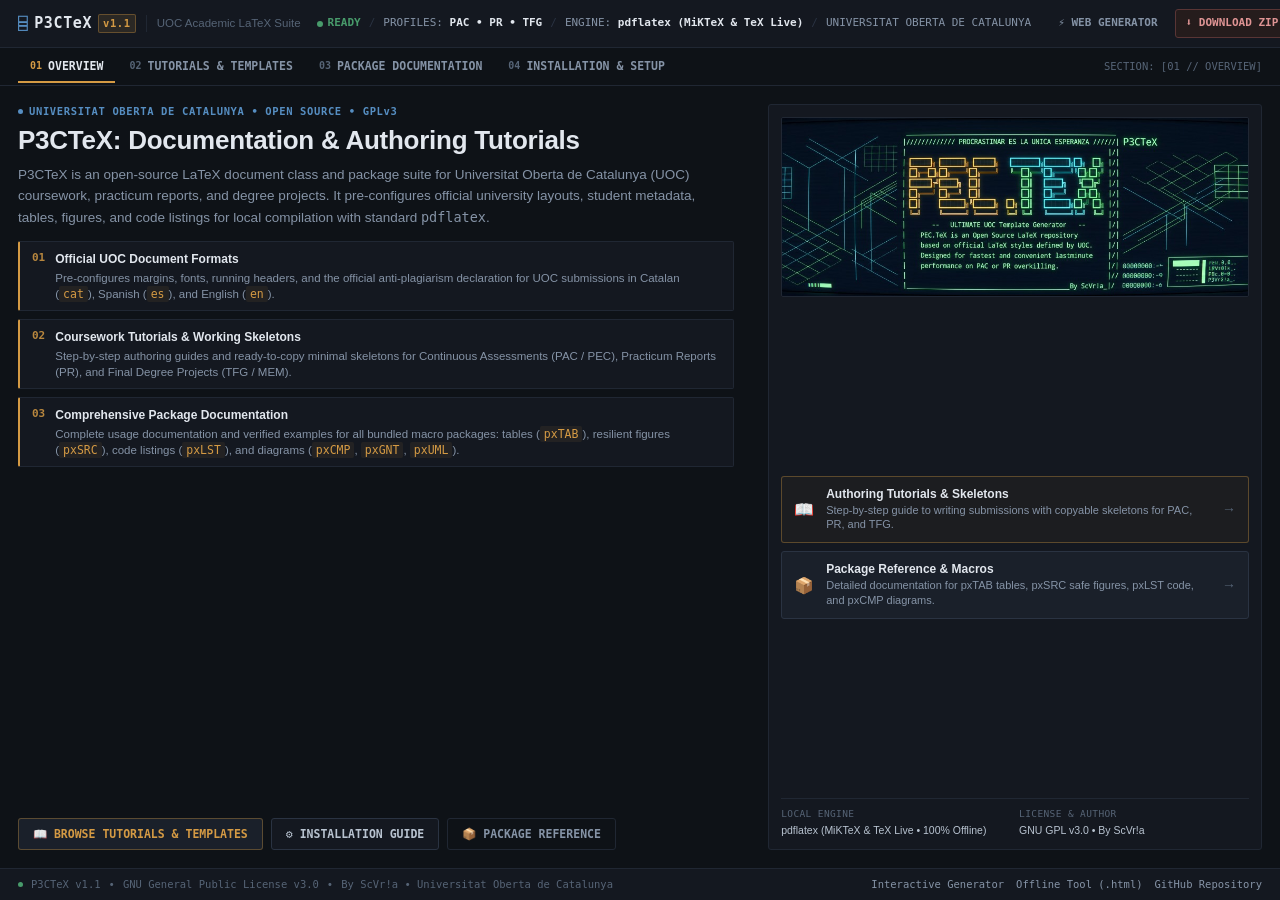
==== commit 121fb87d: "style(console): preserve 100vh workstation design and sync documentation labels" ====
--- a/site/index.html
+++ b/site/index.html
@@ -39,7 +39,7 @@
       </div>
 
       <div class="masthead-actions">
-        <a href="generator.html" class="action-btn cyan">⚡ WEB GENERATOR</a>
+        <a href="generator.html" class="action-btn ghost">⚡ WEB GENERATOR</a>
         <a href="https://github.com/DidacLL/P3CTeX/releases/latest" class="action-btn rust" target="_blank" rel="noopener">⬇ DOWNLOAD ZIP</a>
         <a href="https://github.com/DidacLL/P3CTeX" class="action-btn ghost" target="_blank" rel="noopener">GITHUB</a>
       </div>
@@ -54,11 +54,11 @@
         </button>
         <button type="button" class="selector-key" data-deck="deck-templates">
           <span class="key-index">02</span>
-          <span class="key-label">STARTER TEMPLATES</span>
+          <span class="key-label">TUTORIALS &amp; TEMPLATES</span>
         </button>
         <button type="button" class="selector-key" data-deck="deck-macros">
           <span class="key-index">03</span>
-          <span class="key-label">PACKAGES &amp; MACROS</span>
+          <span class="key-label">PACKAGE DOCUMENTATION</span>
         </button>
         <button type="button" class="selector-key" data-deck="deck-runbook">
           <span class="key-index">04</span>
@@ -88,49 +88,49 @@
             </div>
 
             <h1 class="overview-hero-headline">
-              P3CTeX: LaTeX Suite for UOC Coursework &amp; Reports
+              P3CTeX: Documentation &amp; Authoring Tutorials
             </h1>
 
             <p class="overview-hero-lead">
-              P3CTeX is an open-source LaTeX document class and package suite for Universitat Oberta de Catalunya (UOC) coursework, practicum reports, and academic memories. It pre-configures official university layouts, student metadata, tables, figures, and code listings for offline compilation with standard <code>pdflatex</code>.
+              P3CTeX is an open-source LaTeX document class and package suite for Universitat Oberta de Catalunya (UOC) coursework, practicum reports, and degree projects. It pre-configures official university layouts, student metadata, tables, figures, and code listings for local compilation with standard <code>pdflatex</code>.
             </p>
 
             <div class="overview-pillars-grid">
               <div class="pillar-row">
                 <span class="pillar-icon">01</span>
                 <div class="pillar-content">
-                  <strong>Official UOC Layouts &amp; Compliance</strong>
-                  <span>Pre-configures margins, fonts, running headers, and the mandatory anti-plagiarism declaration according to university guidelines in Catalan (<code>cat</code>), Spanish (<code>es</code>), and English (<code>en</code>).</span>
+                  <strong>Official UOC Document Formats</strong>
+                  <span>Pre-configures margins, fonts, running headers, and the official anti-plagiarism declaration for UOC submissions in Catalan (<code>cat</code>), Spanish (<code>es</code>), and English (<code>en</code>).</span>
                 </div>
               </div>
 
               <div class="pillar-row">
                 <span class="pillar-icon">02</span>
                 <div class="pillar-content">
-                  <strong>Declarative Student Metadata</strong>
-                  <span>Set your student name, degree, subject, and activity in a single <code>\PECTeXconfig</code> block. Headers, footers, and front matter format automatically.</span>
+                  <strong>Coursework Tutorials &amp; Working Skeletons</strong>
+                  <span>Step-by-step authoring guides and ready-to-copy minimal skeletons for Continuous Assessments (PAC / PEC), Practicum Reports (PR), and Final Degree Projects (TFG / MEM).</span>
                 </div>
               </div>
 
               <div class="pillar-row">
                 <span class="pillar-icon">03</span>
                 <div class="pillar-content">
-                  <strong>Built-in Macros &amp; Web Generator</strong>
-                  <span>Includes dedicated macros for comma-separated tables (<code>pxTAB</code>), resilient figures (<code>pxSRC</code>), code listings (<code>pxLST</code>), and diagrams (<code>pxCMP</code>, <code>pxUML</code>, <code>pxGNT</code>), with a visual web generator to configure documents and snippets.</span>
+                  <strong>Comprehensive Package Documentation</strong>
+                  <span>Complete usage documentation and verified examples for all bundled macro packages: tables (<code>pxTAB</code>), resilient figures (<code>pxSRC</code>), code listings (<code>pxLST</code>), and diagrams (<code>pxCMP</code>, <code>pxGNT</code>, <code>pxUML</code>).</span>
                 </div>
               </div>
             </div>
 
             <div class="overview-cta-strip">
-              <a href="generator.html" class="cta-action-btn primary">
-                <span>⚡ OPEN WEB GENERATOR</span>
-              </a>
-              <button type="button" class="cta-action-btn secondary" data-jump-deck="deck-templates">
-                <span>📄 STARTER TEMPLATES</span>
-              </button>
-              <a href="https://github.com/DidacLL/P3CTeX/releases/latest" class="cta-action-btn ghost" target="_blank" rel="noopener">
-                <span>⬇ DOWNLOAD ZIP</span>
-              </a>
+              <button type="button" class="cta-action-btn primary" data-jump-deck="deck-templates">
+                <span>📖 BROWSE TUTORIALS &amp; TEMPLATES</span>
+              </button>
+              <button type="button" class="cta-action-btn secondary" data-jump-deck="deck-runbook">
+                <span>⚙️ INSTALLATION GUIDE</span>
+              </button>
+              <button type="button" class="cta-action-btn ghost" data-jump-deck="deck-macros">
+                <span>📦 PACKAGE REFERENCE</span>
+              </button>
             </div>
           </div>
 
@@ -142,20 +142,20 @@
 
             <!-- Clear Action Modules Directing to Specific Tools -->
             <div class="overview-tools-directory">
-              <a href="generator.html" class="directory-card highlight">
-                <div class="dir-icon">⚡</div>
+              <button type="button" class="directory-card highlight" data-jump-deck="deck-templates">
+                <div class="dir-icon">📖</div>
                 <div class="dir-info">
-                  <strong>Interactive Generator</strong>
-                  <span>Configure your student metadata, tables, and code listings visually with live preview.</span>
+                  <strong>Authoring Tutorials &amp; Skeletons</strong>
+                  <span>Step-by-step guide to writing submissions with copyable skeletons for PAC, PR, and TFG.</span>
                 </div>
                 <span class="dir-arrow">&rarr;</span>
-              </a>
-
-              <button type="button" class="directory-card" data-jump-deck="deck-templates">
-                <div class="dir-icon">📄</div>
+              </button>
+
+              <button type="button" class="directory-card" data-jump-deck="deck-macros">
+                <div class="dir-icon">📦</div>
                 <div class="dir-info">
-                  <strong>Starter Skeletons</strong>
-                  <span>Browse minimal working templates for continuous assessment (PAC), practicum reports (PR), and memories.</span>
+                  <strong>Package Reference &amp; Macros</strong>
+                  <span>Detailed documentation for pxTAB tables, pxSRC safe figures, pxLST code, and pxCMP diagrams.</span>
                 </div>
                 <span class="dir-arrow">&rarr;</span>
               </button>
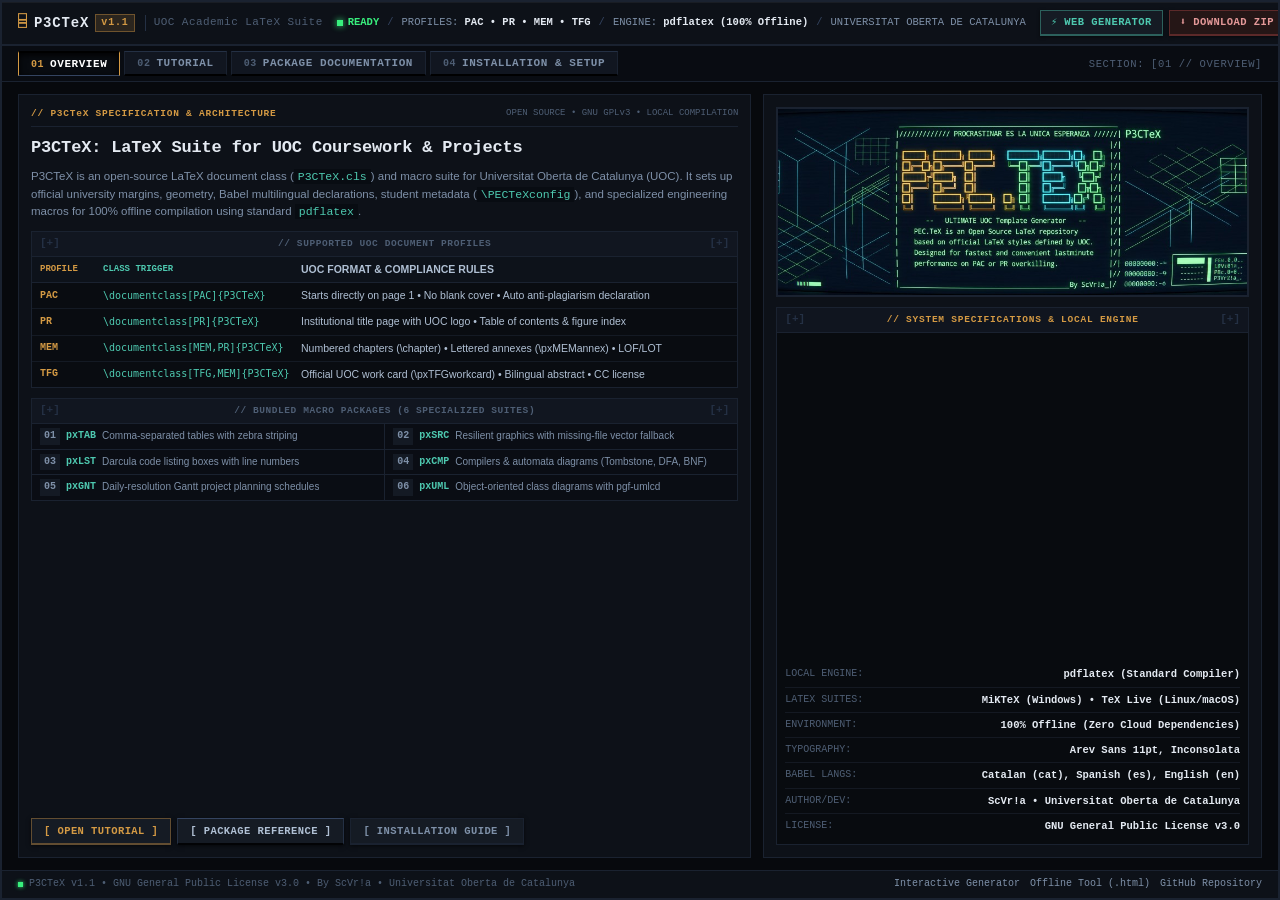
==== commit a93c69a7: "feat(tutorial): replace monolithic code dump with 7-step guided tutorial and clarify PAC vs PR" ====
--- a/site/index.html
+++ b/site/index.html
@@ -4,7 +4,7 @@
   <meta charset="utf-8">
   <meta name="viewport" content="width=device-width, initial-scale=1">
   <title>P3CTeX · UOC LaTeX Document Class &amp; Package Suite</title>
-  <meta name="description" content="LaTeX document class and package suite for Universitat Oberta de Catalunya (UOC) assessments (PAC/PEC), practicum reports (PR), and academic memories.">
+  <meta name="description" content="LaTeX document class and package suite for Universitat Oberta de Catalunya (UOC) continuous assessments (PAC/PEC), practicum reports (PR), and final degree projects (TFG).">
   <link rel="stylesheet" href="assets/css/site.css">
   <script src="assets/js/site.js" defer></script>
 </head>
@@ -12,12 +12,12 @@
   <a class="skip-link" href="#console-stage">Skip to console display</a>
 
   <!-- ======================================================================
-       FIXED-VIEWPORT PRODUCT WORKSTATION
-       Zero vertical scroll · Always fits screen · Clear, informative interface
+       FIXED-VIEWPORT PHYSICAL CONSOLE WORKSTATION
+       Zero vertical scroll · Fits 100vh screen · Clean monospace hardware layout
        ====================================================================== -->
   <div class="console-viewport">
 
-    <!-- Top Masthead Header -->
+    <!-- Top Chassis Header -->
     <header class="console-masthead">
       <div class="masthead-brand">
         <a href="index.html" class="brand-badge" aria-label="P3CTeX Home">
@@ -29,23 +29,23 @@
       </div>
 
       <div class="masthead-telemetry">
-        <span class="telemetry-item status"><span class="led-pulse green"></span> READY</span>
+        <span class="telemetry-item status"><span class="led-pulse"></span> READY</span>
         <span class="telemetry-sep">/</span>
-        <span class="telemetry-item">PROFILES: <strong>PAC &bull; PR &bull; TFG</strong></span>
+        <span class="telemetry-item">PROFILES: <strong>PAC &bull; PR &bull; MEM &bull; TFG</strong></span>
         <span class="telemetry-sep">/</span>
-        <span class="telemetry-item">ENGINE: <strong>pdflatex (MiKTeX &amp; TeX Live)</strong></span>
+        <span class="telemetry-item">ENGINE: <strong>pdflatex (100% Offline)</strong></span>
         <span class="telemetry-sep">/</span>
-        <span class="telemetry-item campus">UNIVERSITAT OBERTA DE CATALUNYA</span>
+        <span class="telemetry-item">UNIVERSITAT OBERTA DE CATALUNYA</span>
       </div>
 
       <div class="masthead-actions">
-        <a href="generator.html" class="action-btn ghost">⚡ WEB GENERATOR</a>
+        <a href="generator.html" class="action-btn cyan">⚡ WEB GENERATOR</a>
         <a href="https://github.com/DidacLL/P3CTeX/releases/latest" class="action-btn rust" target="_blank" rel="noopener">⬇ DOWNLOAD ZIP</a>
         <a href="https://github.com/DidacLL/P3CTeX" class="action-btn ghost" target="_blank" rel="noopener">GITHUB</a>
       </div>
     </header>
 
-    <!-- Console Section Selector Ribbon -->
+    <!-- Navigation Ribbon (Tactile Rocker Switches) -->
     <nav class="console-selector-ribbon" aria-label="Navigation Sections">
       <div class="selector-track">
         <button type="button" class="selector-key active" data-deck="deck-overview">
@@ -54,7 +54,7 @@
         </button>
         <button type="button" class="selector-key" data-deck="deck-templates">
           <span class="key-index">02</span>
-          <span class="key-label">TUTORIALS &amp; TEMPLATES</span>
+          <span class="key-label">TUTORIAL</span>
         </button>
         <button type="button" class="selector-key" data-deck="deck-macros">
           <span class="key-index">03</span>
@@ -70,105 +70,117 @@
       </div>
     </nav>
 
-    <!-- Main Stage (Transforms per active section, 100% viewport fit) -->
+    <!-- Main Stage (100% Viewport Fit, Zero Scroll) -->
     <main id="console-stage" class="console-stage">
 
       <!-- ==================================================================
-           SECTION 01: OVERVIEW (CLEAN, BREATHING LANDING STAGE)
-           Zero clutter at first sight · Clear explanation of purpose
+           SECTION 01: OVERVIEW (PRODUCT DEFINITION & ARCHITECTURE)
            ================================================================== -->
       <section id="deck-overview" class="console-deck active" aria-label="Product Overview">
         <div class="overview-stage-split">
           
-          <!-- Left Column: Honest Student Software Overview -->
+          <!-- Left Column: Class Specifications & Capabilities -->
           <div class="overview-narrative-panel">
-            <div class="overview-category-badge">
-              <span class="badge-dot"></span>
-              <span>UNIVERSITAT OBERTA DE CATALUNYA &bull; OPEN SOURCE &bull; GPLv3</span>
+            <div class="bay-header-bar">
+              <span class="bay-id-tag">// P3CTeX SPECIFICATION &amp; ARCHITECTURE</span>
+              <span class="bay-sub-tag">OPEN SOURCE &bull; GNU GPLv3 &bull; LOCAL COMPILATION</span>
             </div>
 
             <h1 class="overview-hero-headline">
-              P3CTeX: Documentation &amp; Authoring Tutorials
+              P3CTeX: LaTeX Suite for UOC Coursework &amp; Projects
             </h1>
 
             <p class="overview-hero-lead">
-              P3CTeX is an open-source LaTeX document class and package suite for Universitat Oberta de Catalunya (UOC) coursework, practicum reports, and degree projects. It pre-configures official university layouts, student metadata, tables, figures, and code listings for local compilation with standard <code>pdflatex</code>.
+              P3CTeX is an open-source LaTeX document class (<code>P3CTeX.cls</code>) and macro suite for Universitat Oberta de Catalunya (UOC). It sets up official university margins, geometry, Babel multilingual declarations, student metadata (<code>\PECTeXconfig</code>), and specialized engineering macros for 100% offline compilation using standard <code>pdflatex</code>.
             </p>
 
-            <div class="overview-pillars-grid">
-              <div class="pillar-row">
-                <span class="pillar-icon">01</span>
-                <div class="pillar-content">
-                  <strong>Official UOC Document Formats</strong>
-                  <span>Pre-configures margins, fonts, running headers, and the official anti-plagiarism declaration for UOC submissions in Catalan (<code>cat</code>), Spanish (<code>es</code>), and English (<code>en</code>).</span>
-                </div>
-              </div>
-
-              <div class="pillar-row">
-                <span class="pillar-icon">02</span>
-                <div class="pillar-content">
-                  <strong>Coursework Tutorials &amp; Working Skeletons</strong>
-                  <span>Step-by-step authoring guides and ready-to-copy minimal skeletons for Continuous Assessments (PAC / PEC), Practicum Reports (PR), and Final Degree Projects (TFG / MEM).</span>
-                </div>
-              </div>
-
-              <div class="pillar-row">
-                <span class="pillar-icon">03</span>
-                <div class="pillar-content">
-                  <strong>Comprehensive Package Documentation</strong>
-                  <span>Complete usage documentation and verified examples for all bundled macro packages: tables (<code>pxTAB</code>), resilient figures (<code>pxSRC</code>), code listings (<code>pxLST</code>), and diagrams (<code>pxCMP</code>, <code>pxGNT</code>, <code>pxUML</code>).</span>
-                </div>
-              </div>
-            </div>
-
-            <div class="overview-cta-strip">
-              <button type="button" class="cta-action-btn primary" data-jump-deck="deck-templates">
-                <span>📖 BROWSE TUTORIALS &amp; TEMPLATES</span>
+            <!-- Supported Submission Profiles Table (Wireframe Grid) -->
+            <div class="hardware-bus-panel">
+              <div class="bus-header">
+                <span class="rack-bolt">[+]</span>
+                <span class="bus-title">// SUPPORTED UOC DOCUMENT PROFILES</span>
+                <span class="rack-bolt">[+]</span>
+              </div>
+              <div class="hardware-spec-table">
+                <div class="spec-table-row header">
+                  <span class="col-spec-id">PROFILE</span>
+                  <span class="col-spec-trig">CLASS TRIGGER</span>
+                  <span class="col-spec-rule">UOC FORMAT &amp; COMPLIANCE RULES</span>
+                </div>
+                <div class="spec-table-row">
+                  <span class="col-spec-id">PAC</span>
+                  <code class="col-spec-trig">\documentclass[PAC]{P3CTeX}</code>
+                  <span class="col-spec-rule">Starts directly on page 1 &bull; No blank cover &bull; Auto anti-plagiarism declaration</span>
+                </div>
+                <div class="spec-table-row">
+                  <span class="col-spec-id">PR</span>
+                  <code class="col-spec-trig">\documentclass[PR]{P3CTeX}</code>
+                  <span class="col-spec-rule">Institutional title page with UOC logo &bull; Table of contents &amp; figure index</span>
+                </div>
+                <div class="spec-table-row">
+                  <span class="col-spec-id">MEM</span>
+                  <code class="col-spec-trig">\documentclass[MEM,PR]{P3CTeX}</code>
+                  <span class="col-spec-rule">Numbered chapters (\chapter) &bull; Lettered annexes (\pxMEMannex) &bull; LOF/LOT</span>
+                </div>
+                <div class="spec-table-row">
+                  <span class="col-spec-id">TFG</span>
+                  <code class="col-spec-trig">\documentclass[TFG,MEM]{P3CTeX}</code>
+                  <span class="col-spec-rule">Official UOC work card (\pxTFGworkcard) &bull; Bilingual abstract &bull; CC license</span>
+                </div>
+              </div>
+            </div>
+
+            <!-- Bundled Packages Grid -->
+            <div class="hardware-bus-panel">
+              <div class="bus-header">
+                <span class="rack-bolt">[+]</span>
+                <span class="bus-title">// BUNDLED MACRO PACKAGES (6 SPECIALIZED SUITES)</span>
+                <span class="rack-bolt">[+]</span>
+              </div>
+              <div class="hardware-channel-grid">
+                <div class="ch-module"><span class="ch-badge">01</span><code>pxTAB</code><span>Comma-separated tables with zebra striping</span></div>
+                <div class="ch-module"><span class="ch-badge">02</span><code>pxSRC</code><span>Resilient graphics with missing-file vector fallback</span></div>
+                <div class="ch-module"><span class="ch-badge">03</span><code>pxLST</code><span>Darcula code listing boxes with line numbers</span></div>
+                <div class="ch-module"><span class="ch-badge">04</span><code>pxCMP</code><span>Compilers &amp; automata diagrams (Tombstone, DFA, BNF)</span></div>
+                <div class="ch-module"><span class="ch-badge">05</span><code>pxGNT</code><span>Daily-resolution Gantt project planning schedules</span></div>
+                <div class="ch-module"><span class="ch-badge">06</span><code>pxUML</code><span>Object-oriented class diagrams with pgf-umlcd</span></div>
+              </div>
+            </div>
+
+            <!-- Bottom Hardware Action Keys -->
+            <div class="hardware-actuators-strip">
+              <button type="button" class="hw-actuator-btn primary" data-jump-deck="deck-templates">
+                <span>[ OPEN TUTORIAL ]</span>
               </button>
-              <button type="button" class="cta-action-btn secondary" data-jump-deck="deck-runbook">
-                <span>⚙️ INSTALLATION GUIDE</span>
+              <button type="button" class="hw-actuator-btn secondary" data-jump-deck="deck-macros">
+                <span>[ PACKAGE REFERENCE ]</span>
               </button>
-              <button type="button" class="cta-action-btn ghost" data-jump-deck="deck-macros">
-                <span>📦 PACKAGE REFERENCE</span>
+              <button type="button" class="hw-actuator-btn ghost" data-jump-deck="deck-runbook">
+                <span>[ INSTALLATION GUIDE ]</span>
               </button>
             </div>
           </div>
 
-          <!-- Right Column: Visual Brand & Direct Tool Pathways (NO CODE ON OVERVIEW) -->
+          <!-- Right Column: Visual CRT Screen & System Telemetry -->
           <div class="overview-visual-panel">
             <div class="visual-art-frame">
               <img src="assets/images/brand-banner.jpg" alt="P3CTeX CRT terminal artwork: Procrastinar és l'única esperança" width="1024" height="338" fetchpriority="high">
             </div>
 
-            <!-- Clear Action Modules Directing to Specific Tools -->
-            <div class="overview-tools-directory">
-              <button type="button" class="directory-card highlight" data-jump-deck="deck-templates">
-                <div class="dir-icon">📖</div>
-                <div class="dir-info">
-                  <strong>Authoring Tutorials &amp; Skeletons</strong>
-                  <span>Step-by-step guide to writing submissions with copyable skeletons for PAC, PR, and TFG.</span>
-                </div>
-                <span class="dir-arrow">&rarr;</span>
-              </button>
-
-              <button type="button" class="directory-card" data-jump-deck="deck-macros">
-                <div class="dir-icon">📦</div>
-                <div class="dir-info">
-                  <strong>Package Reference &amp; Macros</strong>
-                  <span>Detailed documentation for pxTAB tables, pxSRC safe figures, pxLST code, and pxCMP diagrams.</span>
-                </div>
-                <span class="dir-arrow">&rarr;</span>
-              </button>
-            </div>
-
-            <div class="overview-fast-specs">
-              <div class="spec-stat-item">
-                <span class="stat-label">LOCAL ENGINE</span>
-                <strong class="stat-value">pdflatex (MiKTeX &amp; TeX Live &bull; 100% Offline)</strong>
-              </div>
-              <div class="spec-stat-item">
-                <span class="stat-label">LICENSE &amp; AUTHOR</span>
-                <strong class="stat-value">GNU GPL v3.0 &bull; By ScVr!a</strong>
+            <div class="hardware-telemetry-hud">
+              <div class="hud-header">
+                <span class="rack-bolt">[+]</span>
+                <span class="hud-title">// SYSTEM SPECIFICATIONS &amp; LOCAL ENGINE</span>
+                <span class="rack-bolt">[+]</span>
+              </div>
+              <div class="hud-readout-grid">
+                <div class="hud-row"><span class="hud-lbl">LOCAL ENGINE:</span><strong class="hud-val">pdflatex (Standard Compiler)</strong></div>
+                <div class="hud-row"><span class="hud-lbl">LATEX SUITES:</span><strong class="hud-val">MiKTeX (Windows) &bull; TeX Live (Linux/macOS)</strong></div>
+                <div class="hud-row"><span class="hud-lbl">ENVIRONMENT:</span><strong class="hud-val">100% Offline (Zero Cloud Dependencies)</strong></div>
+                <div class="hud-row"><span class="hud-lbl">TYPOGRAPHY:</span><strong class="hud-val">Arev Sans 11pt, Inconsolata</strong></div>
+                <div class="hud-row"><span class="hud-lbl">BABEL LANGS:</span><strong class="hud-val">Catalan (cat), Spanish (es), English (en)</strong></div>
+                <div class="hud-row"><span class="hud-lbl">AUTHOR/DEV:</span><strong class="hud-val">ScVr!a &bull; Universitat Oberta de Catalunya</strong></div>
+                <div class="hud-row"><span class="hud-lbl">LICENSE:</span><strong class="hud-val">GNU General Public License v3.0</strong></div>
               </div>
             </div>
           </div>
@@ -177,133 +189,136 @@
       </section>
 
       <!-- ==================================================================
-           SECTION 02: STARTER TEMPLATES (CODE BUFFER + SELECTOR)
+           SECTION 02: STEP-BY-STEP TUTORIAL (LEARN HOW TO WRITE P3CTEX)
            ================================================================== -->
-      <section id="deck-templates" class="console-deck" aria-label="Starter Templates">
-        <div class="deck-split-view">
+      <section id="deck-templates" class="console-deck" aria-label="Step-by-step Tutorial">
+        <div class="tutorial-stage-view">
           
-          <!-- Left: Code Editor Buffer -->
-          <div class="code-buffer-panel">
-            <div class="buffer-toolbar">
-              <div class="buffer-meta">
-                <span class="buffer-dot"></span>
-                <span class="buffer-title" id="buffer-filename">minimal-pac.tex</span>
-                <span class="buffer-tag">READY TO COPY &bull; COMPILES WITH PDFLATEX</span>
-              </div>
-              <button class="tactile-copy-action" data-copy-target="#code-minimal-target">
-                <span class="copy-icon">📋</span>
-                <span class="copy-text">COPY TEMPLATE CODE</span>
-              </button>
-            </div>
+          <!-- Step Selector Ribbon (7 Progressive Lessons) -->
+          <div class="tutorial-step-bar">
+            <button type="button" class="tut-step-btn active" data-step="1">
+              <span class="step-num">01</span>
+              <span class="step-title">Class &amp; Profiles</span>
+            </button>
+            <button type="button" class="tut-step-btn" data-step="2">
+              <span class="step-num">02</span>
+              <span class="step-title">Student Metadata</span>
+            </button>
+            <button type="button" class="tut-step-btn" data-step="3">
+              <span class="step-num">03</span>
+              <span class="step-title">Body &amp; Sections</span>
+            </button>
+            <button type="button" class="tut-step-btn" data-step="4">
+              <span class="step-num">04</span>
+              <span class="step-title">Tables (pxTAB)</span>
+            </button>
+            <button type="button" class="tut-step-btn" data-step="5">
+              <span class="step-num">05</span>
+              <span class="step-title">Code (pxLST)</span>
+            </button>
+            <button type="button" class="tut-step-btn" data-step="6">
+              <span class="step-num">06</span>
+              <span class="step-title">Figures (pxSRC)</span>
+            </button>
+            <button type="button" class="tut-step-btn" data-step="7">
+              <span class="step-num">07</span>
+              <span class="step-title">Compilation</span>
+            </button>
+          </div>
+
+          <!-- Split View: Left focused code snippet / Right detailed instruction & reference -->
+          <div class="tutorial-split-view">
             
-            <div class="buffer-editor-area">
-              <pre class="editor-pre"><code id="code-minimal-target">% Minimal P3CTeX PAC Continuous Assessment Skeleton
+            <!-- Left: Focused Code Snippet with CRT display -->
+            <div class="tutorial-code-col">
+              <div class="tut-code-header">
+                <div class="tut-code-meta">
+                  <span class="tut-step-pill" id="tut-step-indicator">STEP 01 OF 07</span>
+                  <span class="tut-code-filename" id="tut-code-filename">01-documentclass.tex</span>
+                </div>
+                <button class="tactile-copy-action mini" data-copy-target="#tut-code-target">
+                  <span class="copy-icon">📋</span>
+                  <span class="copy-text">COPY SNIPPET</span>
+                </button>
+              </div>
+
+              <div class="tut-code-viewport">
+                <pre class="editor-pre"><code id="tut-code-target">% =======================================================
+% Step 1: Declare Document Class &amp; Select Profile
+% =======================================================
+% Supported Profiles:
+%   PAC / PEC / CA : Continuous Assessment (Page 1 start, no blank cover)
+%   PR             : Practicum Report (Institutional UOC cover page)
+%   MEM            : Multi-Chapter Memory (\chapter + appendices)
+%   TFG            : Final Degree Project (Official UOC work card)
+
 \documentclass[PAC,default]{P3CTeX}
 
-% Declarative UOC Student & Subject Metadata
-\PECTeXconfig{
-  data = {
-    student        = {Estudiant UOC},
-    grade          = {Grau en Enginyeria Informàtica},
-    subj-fullname  = {Compiladors i Llenguatges},
-    subj-shortname = {COMP},
-    subj-code      = {75.580},
-    ca-fullname    = {PAC 1: Anàlisi Lèxica i Sintàctica},
-    ca-shortname   = {PAC1},
-    date           = {\today}
-  }
-}
-
-\begin{document}
-% Profile PAC: Portada desactivada; sumari i declaració de no plagi automàtics.
-
-\section{Exercici 1}
-\subsection{Apartat A}
-Resolució del primer apartat del document...
-
-% Taula declarativa per comes amb pxTAB (inclosa al paquet default):
-\pxTable[style=header]{Mètrica, Valor Mesurat, Estat}{Temps d'execució, 0.42 s, PASS}{Memòria consumida, 18.5 MB, PASS}
-
-% Inclusió resilient de figura amb pxSRC (crea placeholder si el fitxer no existeix):
-\pxIMG[0.8\linewidth]{img/arquitectura}{Diagrama de l'arquitectura proposada}[fig:arq]
-\end{document}</code></pre>
-            </div>
-          </div>
-
-          <!-- Right: Profile Selector & Explanation -->
-          <aside class="profile-sidebar-panel">
-            <div class="sidebar-header">
-              <span class="sidebar-tag">DOCUMENT PROFILE</span>
-              <span class="sidebar-sub">CLICK TO SWITCH</span>
-            </div>
-
-            <!-- Profile Rocker Switchers -->
-            <div class="profile-rocker-group">
-              <button type="button" class="profile-switch active" data-profile="pac">
-                <span class="sw-badge">PAC</span>
-                <div class="sw-content">
-                  <strong class="sw-name">Continuous Assessment</strong>
-                  <span class="sw-desc">Starts directly on page 1 (no blank cover)</span>
-                </div>
-              </button>
-              <button type="button" class="profile-switch" data-profile="pr">
-                <span class="sw-badge">PR</span>
-                <div class="sw-content">
-                  <strong class="sw-name">Practicum &amp; Project Report</strong>
-                  <span class="sw-desc">Institutional cover page, full TOC &amp; figures</span>
-                </div>
-              </button>
-              <button type="button" class="profile-switch" data-profile="mem">
-                <span class="sw-badge">MEM</span>
-                <div class="sw-content">
-                  <strong class="sw-name">Multi-Chapter Memory (MEM)</strong>
-                  <span class="sw-desc">Adds \chapter, appendices, LOF/LOT (for reports &amp; TFG)</span>
-                </div>
-              </button>
-              <button type="button" class="profile-switch" data-profile="tfg">
-                <span class="sw-badge">TFG</span>
-                <div class="sw-content">
-                  <strong class="sw-name">Final Degree Project (TFG)</strong>
-                  <span class="sw-desc">UOC work card, tutor/PRA, multilingual abstracts</span>
-                </div>
-              </button>
-            </div>
-
-            <!-- Explanation & Specifications -->
-            <div class="profile-specs-readout">
-              <h3 class="specs-title" id="spec-profile-title">PAC (Continuous Assessment)</h3>
-              <p class="specs-summary" id="spec-profile-desc">
-                Designed for semester continuous assessments (PAC / PEC / CA). As required by UOC grading criteria, it eliminates the blank cover page and starts directly on page 1 with subject metadata, table of contents, and the mandatory anti-plagiarism pledge.
+% Architectural note on PAC vs PR:
+% PAC and PR share the exact same macros, fonts, and geometry.
+% - PAC begins directly on page 1 with student metadata &amp; pledge.
+% - PR adds the graphic cover page before page 1.</code></pre>
+              </div>
+
+              <!-- Stepper Navigation Controls -->
+              <div class="tut-stepper-controls">
+                <button type="button" class="hw-actuator-btn" id="tut-btn-prev" disabled>
+                  <span>&larr; PREVIOUS STEP</span>
+                </button>
+                <span class="tut-progress-status" id="tut-progress-status">Lesson 1 of 7</span>
+                <button type="button" class="hw-actuator-btn primary" id="tut-btn-next">
+                  <span>NEXT STEP &rarr;</span>
+                </button>
+              </div>
+            </div>
+
+            <!-- Right: Technical Instruction, Parameters & Rules -->
+            <aside class="tutorial-guide-col">
+              <div class="guide-header">
+                <h3 class="guide-heading" id="tut-guide-title">Step 1: Document Class &amp; Profiles</h3>
+                <span class="guide-tag" id="tut-guide-tag">CORE SETUP</span>
+              </div>
+
+              <p class="guide-desc" id="tut-guide-desc">
+                Every P3CTeX document begins with <code>\documentclass[&lt;profile&gt;,default]{P3CTeX}</code>. The profile controls the document's structure, primarily whether it includes an institutional cover page or starts immediately on page 1.
               </p>
 
-              <dl class="specs-dl">
-                <dt>COVER PAGE:</dt>
-                <dd id="spec-cover-val">Bypassed (Starts on Page 1)</dd>
-                <dt>TOC &amp; SUMMARY:</dt>
-                <dd id="spec-toc-val">Auto with anti-plagiarism pledge</dd>
-                <dt>TYPOGRAPHY:</dt>
-                <dd id="spec-font-val">Arev Sans 11pt (Clear and legible)</dd>
-                <dt>HOW TO COMPILE:</dt>
-                <dd>pdflatex your-file.tex</dd>
-              </dl>
-            </div>
-
-            <div class="sidebar-action-box">
-              <span class="action-label">COMPILE IN TERMINAL:</span>
-              <code class="cmd-pill">pdflatex minimal-pac.tex</code>
-            </div>
-          </aside>
+              <!-- Parameter Reference Box -->
+              <div class="guide-ref-box">
+                <span class="guide-ref-label" id="tut-ref-label">// PROFILE OPTIONS REFERENCE:</span>
+                <div class="guide-ref-table" id="tut-ref-table">
+                  <div class="ref-row"><code class="ref-k">PAC / PEC / CA</code><span class="ref-v">Continuous assessment (starts directly on page 1, anti-plagiarism pledge, no blank cover). Catalan (PAC), Spanish (PEC), or English (CA).</span></div>
+                  <div class="ref-row"><code class="ref-k">PR</code><span class="ref-v">Practicum / Lab report (adds institutional UOC cover page and table of contents).</span></div>
+                  <div class="ref-row"><code class="ref-k">MEM</code><span class="ref-v">Multi-chapter technical memory with <code>\chapter</code> support and appendix numbering.</span></div>
+                  <div class="ref-row"><code class="ref-k">TFG</code><span class="ref-v">Final Degree Project with official UOC academic work card and bilingual abstract.</span></div>
+                </div>
+              </div>
+
+              <!-- UOC Tip / Practical Advice Plate -->
+              <div class="guide-tip-plate" id="tut-tip-box">
+                <strong class="tip-title" id="tut-tip-title">💡 Why PAC vs PR?</strong>
+                <span class="tip-text" id="tut-tip-text">UOC grading rubrics for continuous assessment (PAC) penalize blank cover pages because teachers grade hundreds of papers. PAC puts your name and anti-plagiarism pledge directly at the top of page 1. For term projects (PR), switch to [PR] to generate the graphic cover.</span>
+              </div>
+
+              <!-- Generator Bridge Callout -->
+              <div class="guide-generator-bridge">
+                <span class="bridge-text">Need a complete, pre-configured file with all boilerplate assembled?</span>
+                <a href="generator.html" class="bridge-btn">⚡ Open in Web Generator &rarr;</a>
+              </div>
+            </aside>
+
+          </div>
 
         </div>
       </section>
 
       <!-- ==================================================================
-           SECTION 03: PACKAGES & MACROS (pxTAB, pxSRC, pxLST, pxCMP)
+           SECTION 03: PACKAGE DOCUMENTATION (MACRO SUITE REFERENCE)
            ================================================================== -->
-      <section id="deck-macros" class="console-deck" aria-label="Packages and Macros">
+      <section id="deck-macros" class="console-deck" aria-label="Package Documentation">
         <div class="macro-stage-view">
           
-          <!-- Macro Selector Bar -->
+          <!-- Package Selector Bar (6 Core Bundled Packages) -->
           <div class="macro-channel-bar">
             <button type="button" class="channel-key active" data-channel="pxtab">
               <span class="ch-id">pxTAB</span>
@@ -311,26 +326,64 @@
             </button>
             <button type="button" class="channel-key" data-channel="pxsrc">
               <span class="ch-id">pxSRC</span>
-              <span class="ch-name">Resilient images &amp; figures</span>
+              <span class="ch-name">Resilient safe figures</span>
             </button>
             <button type="button" class="channel-key" data-channel="pxlst">
               <span class="ch-id">pxLST</span>
-              <span class="ch-name">Formatted code listings</span>
+              <span class="ch-name">Darcula code listings</span>
             </button>
             <button type="button" class="channel-key" data-channel="pxcmp">
               <span class="ch-id">pxCMP</span>
-              <span class="ch-name">Compilers &amp; automata diagrams</span>
-            </button>
-          </div>
-
-          <!-- Active Macro Showcase Area -->
+              <span class="ch-name">Compilers &amp; automata</span>
+            </button>
+            <button type="button" class="channel-key" data-channel="pxgnt">
+              <span class="ch-id">pxGNT</span>
+              <span class="ch-name">Daily Gantt schedules</span>
+            </button>
+            <button type="button" class="channel-key" data-channel="pxuml">
+              <span class="ch-id">pxUML</span>
+              <span class="ch-name">UML class diagrams</span>
+            </button>
+          </div>
+
+          <!-- Split Macro Showcase: API Reference Table + Compilable Code -->
           <div class="macro-showcase-split">
+            
+            <!-- Left: API Reference Table & Options -->
             <div class="macro-narrative">
-              <h2 class="macro-hero-title" id="macro-hero-title">Tables (pxTAB)</h2>
+              <div class="macro-title-bar">
+                <h2 class="macro-hero-title" id="macro-hero-title">Tables (pxTAB)</h2>
+                <span class="macro-badge" id="macro-backend-badge">booktabs + longtable</span>
+              </div>
+              
               <p class="macro-hero-desc" id="macro-hero-desc">
                 Creates LaTeX tables from comma-separated rows. Includes automatic alternating row shading (zebra striping) and multi-page page breaks using longtable and booktabs without manual column width calculations.
               </p>
 
+              <!-- Command Reference Table -->
+              <div class="macro-api-box">
+                <span class="api-box-label">// COMMAND REFERENCE &amp; SIGNATURES:</span>
+                <div class="api-table-wrapper" id="macro-api-table">
+                  <div class="api-row header">
+                    <span class="api-col-cmd">Command / Syntax</span>
+                    <span class="api-col-desc">Purpose &amp; Parameters</span>
+                  </div>
+                  <div class="api-row">
+                    <code class="api-col-cmd">\pxTable[style=...]{head}{row1}{row2}</code>
+                    <span class="api-col-desc">Creates a comma-separated table with automatic column sizing.</span>
+                  </div>
+                  <div class="api-row">
+                    <code class="api-col-cmd">\pxTBLlong*[opts]{head}{rows...}</code>
+                    <span class="api-col-desc">Multi-page table that repeats headers across page breaks.</span>
+                  </div>
+                  <div class="api-row">
+                    <code class="api-col-cmd">styles: header | striped | boxed | grid</code>
+                    <span class="api-col-desc">Visual presentation themes without requiring TikZ.</span>
+                  </div>
+                </div>
+              </div>
+
+              <!-- Feature Summary -->
               <div class="macro-features-strip" id="macro-features-strip">
                 <div class="feat-pill"><strong>Syntax:</strong> Comma-separated row values</div>
                 <div class="feat-pill"><strong>Row striping:</strong> Alternating row background shading</div>
@@ -339,110 +392,187 @@
               </div>
 
               <div class="macro-doc-actions">
-                <a href="generator.html#tables" id="macro-showcase-url" class="doc-link-btn">Open in Generator Studio →</a>
-                <a href="https://github.com/DidacLL/P3CTeX" target="_blank" rel="noopener" class="doc-link-btn secondary">Source Repository</a>
-              </div>
-            </div>
-
+                <a href="generator.html#tables" id="macro-showcase-url" class="doc-link-btn">⚡ Visual Generator →</a>
+                <a href="https://github.com/DidacLL/P3CTeX" target="_blank" rel="noopener" class="doc-link-btn secondary">GitHub Source</a>
+              </div>
+            </div>
+
+            <!-- Right: Working Compilable Example & Parameter Breakdown -->
             <div class="macro-code-display">
               <div class="code-display-header">
-                <span class="disp-label">HOW TO USE IN YOUR DOCUMENT:</span>
+                <span class="disp-label">VERIFIED CODE EXAMPLE:</span>
                 <button class="tactile-copy-action mini" data-copy-target="#macro-code-target">
                   <span class="copy-icon">📋</span>
                   <span class="copy-text">COPY SNIPPET</span>
                 </button>
               </div>
-              <pre class="macro-pre"><code id="macro-code-target">% Create a clean table with comma-separated values:
+              <pre class="macro-pre"><code id="macro-code-target">% Create a complete table with comma-separated values:
 \pxTable[style=header]
-  {Mètrica, Valor Mesurat, Estat}
-  {Temps d'execució, 0.42 s, PASS}
-  {Memòria consumida, 18.5 MB, PASS}
-  {Eficiència Algorísmica, O(n log n), PASS}</code></pre>
-            </div>
+  {Mètrica / Paràmetre, Valor Mesurat, Llindar, Estat}
+  {Temps d'execució, 0.42 s, < 1.00 s, PASS}
+  {Consum de Memòria, 18.5 MB, < 64.0 MB, PASS}
+  {Complexitat Temporal, O(n log n), O(n^2), OPTIMAL}
+  {Taxa d'encert (Cache), 96.8 %, > 90.0 %, PASS}
+  {Cobertura de Tests, 94.2 %, > 80.0 %, PASS}</code></pre>
+
+              <!-- Syntax & Argument Breakdown Notes -->
+              <div class="macro-syntax-notes" id="macro-syntax-notes">
+                <span class="notes-label">// PARAMETER &amp; SYNTAX BREAKDOWN:</span>
+                <ul class="notes-list" id="macro-notes-list">
+                  <li><code>[style=header]</code>: High-contrast header row with subtle separator borders.</li>
+                  <li><code>{Mètrica, Valor, Estat}</code>: Header row with comma-separated column titles.</li>
+                  <li><code>{row...}</code>: Subsequent argument braces form table rows automatically.</li>
+                  <li>Zero manual width arithmetic needed; columns fit content proportionally.</li>
+                </ul>
+              </div>
+            </div>
+
           </div>
 
         </div>
       </section>
 
       <!-- ==================================================================
-           SECTION 04: INSTALLATION & SETUP (LOCAL MIKTEX & TEX LIVE)
+           SECTION 04: INSTALLATION & SETUP (LOCAL COMPILATION RUNBOOK)
            ================================================================== -->
       <section id="deck-runbook" class="console-deck" aria-label="Installation and Setup">
         <div class="runbook-stage-view">
           
           <div class="runbook-header-strip">
-            <h2 class="runbook-title">How to Install and Compile P3CTeX on Your Machine</h2>
-            <span class="runbook-tag">100% LOCAL &bull; WORKS WITH MIKTEX &amp; TEX LIVE &bull; ZERO INTERNET NEEDED</span>
-          </div>
-
-          <div class="runbook-grid-flow">
+            <h2 class="runbook-title">How to Install and Compile P3CTeX Locally</h2>
+            <span class="runbook-tag">100% LOCAL &bull; MIKTEX &amp; TEX LIVE COMPATIBLE &bull; ZERO INTERNET NEEDED</span>
+          </div>
+
+          <!-- 2-Column Runbook: Sequential Steps + Troubleshooting & Offline Tool -->
+          <div class="runbook-split-layout">
             
-            <div class="runbook-step-row">
-              <div class="step-num">1</div>
-              <div class="step-body">
-                <div class="step-headline">
-                  <strong>Download or Clone the Repository</strong>
-                  <span class="step-note">Get the document class and packages onto your computer</span>
-                </div>
-                <div class="step-code-box">
-                  <code id="cmd-step-1">git clone https://github.com/DidacLL/P3CTeX.git</code>
-                  <button class="tactile-copy-action mini" data-copy-target="#cmd-step-1">[COPY]</button>
-                </div>
-              </div>
-            </div>
-
-            <div class="runbook-step-row">
-              <div class="step-num">2</div>
-              <div class="step-body">
-                <div class="step-headline">
-                  <strong>Register in MiKTeX (Windows)</strong>
-                  <span class="step-note">Tell MiKTeX where P3CTeX is located and refresh the database</span>
-                </div>
-                <div class="step-code-box">
-                  <code id="cmd-step-2">initexmf --register-root="/path/to/P3CTeX" &amp;&amp; initexmf --update-fndb</code>
-                  <button class="tactile-copy-action mini" data-copy-target="#cmd-step-2">[COPY]</button>
-                </div>
-              </div>
-            </div>
-
-            <div class="runbook-step-row">
-              <div class="step-num">3</div>
-              <div class="step-body">
-                <div class="step-headline">
-                  <strong>Configure TeX Live (Linux &amp; macOS)</strong>
-                  <span class="step-note">Point TEXINPUTS to the directory, or link it into your ~/texmf folder</span>
-                </div>
-                <div class="step-code-box">
-                  <code id="cmd-step-3">export TEXINPUTS=".:/path/to/P3CTeX//:"</code>
-                  <button class="tactile-copy-action mini" data-copy-target="#cmd-step-3">[COPY]</button>
-                </div>
-              </div>
-            </div>
-
-            <div class="runbook-step-row">
-              <div class="step-num">4</div>
-              <div class="step-body">
-                <div class="step-headline">
-                  <strong>Compile Your Document</strong>
-                  <span class="step-note">Compile cleanly with standard pdflatex</span>
-                </div>
-                <div class="step-code-box">
-                  <code id="cmd-step-4">pdflatex your-submission.tex</code>
-                  <button class="tactile-copy-action mini" data-copy-target="#cmd-step-4">[COPY]</button>
-                </div>
-              </div>
-            </div>
-
-          </div>
-
-          <!-- Offline Standalone Generator Highlight -->
-          <div class="runbook-offline-strip">
-            <span class="strip-icon">💾</span>
-            <div class="strip-text">
-              <strong>Offline Web Generator Available:</strong>
-              <span>Need to generate templates without an internet connection? Download the single-file offline generator tool. Runs directly in any web browser with zero setup.</span>
-            </div>
-            <a href="standalone-generator.html" download="p3ctex-standalone-generator.html" class="offline-download-btn">⬇ DOWNLOAD OFFLINE TOOL (.HTML)</a>
+            <!-- Left: Sequential Installation Flow -->
+            <div class="runbook-steps-col">
+              
+              <div class="runbook-step-card">
+                <div class="step-badge">1</div>
+                <div class="step-content">
+                  <div class="step-meta">
+                    <strong>Step 1: Download or Clone Repository</strong>
+                    <span class="step-sub">Get the document class and packages onto your machine</span>
+                  </div>
+                  <div class="step-code-box">
+                    <code id="cmd-step-1">git clone https://github.com/DidacLL/P3CTeX.git</code>
+                    <button class="tactile-copy-action mini" data-copy-target="#cmd-step-1">[COPY]</button>
+                  </div>
+                </div>
+              </div>
+
+              <div class="runbook-step-card">
+                <div class="step-badge">2</div>
+                <div class="step-content">
+                  <div class="step-meta">
+                    <strong>Step 2: Windows MiKTeX Root Registration</strong>
+                    <span class="step-sub">Register directory in MiKTeX settings and refresh filename database</span>
+                  </div>
+                  <div class="step-code-box">
+                    <code id="cmd-step-2">initexmf --register-root="C:\path\to\P3CTeX" &amp;&amp; initexmf --update-fndb</code>
+                    <button class="tactile-copy-action mini" data-copy-target="#cmd-step-2">[COPY]</button>
+                  </div>
+                </div>
+              </div>
+
+              <div class="runbook-step-card">
+                <div class="step-badge">3</div>
+                <div class="step-content">
+                  <div class="step-meta">
+                    <strong>Step 3: Linux &amp; macOS TeX Live Environment</strong>
+                    <span class="step-sub">Point TEXINPUTS to directory or symlink into ~/texmf</span>
+                  </div>
+                  <div class="step-code-box">
+                    <code id="cmd-step-3">export TEXINPUTS=".:/path/to/P3CTeX//:"</code>
+                    <button class="tactile-copy-action mini" data-copy-target="#cmd-step-3">[COPY]</button>
+                  </div>
+                </div>
+              </div>
+
+              <div class="runbook-step-card">
+                <div class="step-badge">4</div>
+                <div class="step-content">
+                  <div class="step-meta">
+                    <strong>Step 4: Compile Cleanly with pdflatex</strong>
+                    <span class="step-sub">Run standard compilation from your document folder</span>
+                  </div>
+                  <div class="step-code-box">
+                    <code id="cmd-step-4">pdflatex your-submission.tex</code>
+                    <button class="tactile-copy-action mini" data-copy-target="#cmd-step-4">[COPY]</button>
+                  </div>
+                </div>
+              </div>
+
+              <!-- Compilation Troubleshooting Box -->
+              <div class="runbook-troubleshoot-box">
+                <strong class="troubleshoot-title">// COMMON TERMINAL COMPILATION FIXES:</strong>
+                <div class="troubleshoot-list">
+                  <div class="tb-item"><code>! LaTeX Error: File 'P3CTeX.cls' not found.</code><span>Ensure P3CTeX is in your local folder or run <code>initexmf --update-fndb</code>.</span></div>
+                  <div class="tb-item"><code>! Font \arev... not found.</code><span>Install the Arev Sans font package or update font maps via <code>initexmf --mkmaps</code>.</span></div>
+                  <div class="tb-item"><code>! Undefined control sequence.</code><span>Ensure standard pdflatex is used with all bundled px*.sty files present.</span></div>
+                </div>
+              </div>
+
+            </div>
+
+            <!-- Right: Zero-Setup Drop Method, Requirements & Offline Generator -->
+            <div class="runbook-sidebar-col">
+              
+              <!-- Zero-Setup Portable Folder Method -->
+              <div class="runbook-info-card highlight">
+                <strong class="info-card-title">💡 Zero-Setup Portable Method</strong>
+                <p class="info-card-text">
+                  Don't want to register system roots? Simply copy <code>P3CTeX.cls</code> and the <code>px*.sty</code> files directly into your coursework folder. <code>pdflatex</code> will automatically find and load them with zero configuration!
+                </p>
+              </div>
+
+              <!-- Engine & Font Requirements -->
+              <div class="runbook-info-card">
+                <strong class="info-card-title">⚙️ Engine &amp; Font Specifications</strong>
+                <div class="engine-spec-list">
+                  <div class="eng-row"><span>Engine:</span><strong>pdflatex (Standard)</strong></div>
+                  <div class="eng-row"><span>Typography:</span><strong>Arev Sans, Inconsolata</strong></div>
+                  <div class="eng-row"><span>Babel Languages:</span><strong>Catalan, Spanish, English</strong></div>
+                  <div class="eng-row"><span>Dependencies:</span><strong>tcolorbox, pgf/TikZ, booktabs</strong></div>
+                </div>
+              </div>
+
+              <!-- Auxiliary Cache & Clean Command Plate -->
+              <div class="runbook-info-card">
+                <strong class="info-card-title">🧹 Auxiliary Build Files Cleanup</strong>
+                <p class="info-card-text">
+                  If LaTeX throws unexpected package or TOC errors, delete auxiliary cache files and recompile cleanly:
+                </p>
+                <div class="clean-cmd-grid">
+                  <div class="clean-row">
+                    <span class="os-tag">WIN</span>
+                    <code>del *.aux *.log *.out *.toc *.synctex.gz</code>
+                  </div>
+                  <div class="clean-row">
+                    <span class="os-tag">NIX</span>
+                    <code>rm -f *.aux *.log *.out *.toc *.synctex.gz</code>
+                  </div>
+                </div>
+              </div>
+
+              <!-- Offline Standalone Generator -->
+              <div class="runbook-offline-box">
+                <div class="offline-box-header">
+                  <span>💾</span>
+                  <strong>Offline Single-File HTML Generator</strong>
+                </div>
+                <p class="offline-box-desc">
+                  Working offline or on a university terminal without internet? Download the single-file HTML generator. Runs entirely in your browser with zero network access.
+                </p>
+                <a href="standalone-generator.html" download="p3ctex-standalone-generator.html" class="offline-dl-action">
+                  ⬇ DOWNLOAD OFFLINE TOOL (.HTML)
+                </a>
+              </div>
+
+            </div>
+
           </div>
 
         </div>
@@ -450,7 +580,7 @@
 
     </main>
 
-    <!-- Bottom Status Strip -->
+    <!-- Bottom Status Telemetry Footer -->
     <footer class="console-telemetry-footer">
       <div class="footer-status-left">
         <span class="dot-live"></span>
--- a/site/assets/css/site.css
+++ b/site/assets/css/site.css
@@ -1,58 +1,61 @@
 /* ==========================================================================
-   P3CTeX Workspace — Restful Academic Slate Aesthetic
-   Design: Sophisticated, Low-Strain Dark Theme (Linear / GitHub Dimmed Grade)
-   Zero Playschool Contrast · Zero Garish Neon · Pure Editorial Balance
+   P3CTeX Hardware Workstation — Retrofuturistic Console Deck Aesthetic
+   Industrial Rack-Mount Instrumentation · Zero Cheap Cards · Zero Slop
+   Phosphor CRT Screens · Machined Chassis Seams · Physical Rocker Switches
    ========================================================================== */
 
 :root {
-  /* Warm Graphite & Deep Charcoal Canvas (No Pitch-Black Void) */
-  --bg-canvas: #0e1217;
-  --bg-surface: #141820;
-  --bg-elevated: #1a202a;
-  --bg-recessed: #0a0d11;
-  --bg-code: #0b0e13;
-
-  /* Restful, Low-Contrast Structural Borders */
-  --border-subtle: #202733;
-  --border-base: #2a3342;
-  --border-focus: #3d495c;
-
-  /* Controlled, Matte Hardware Accents (Single Warm Ochre Accent) */
-  --accent-ochre: #d49a44;
-  --accent-ochre-dim: rgba(212, 154, 68, 0.12);
-  --accent-ochre-border: rgba(212, 154, 68, 0.35);
-
-  --accent-steel: #568ec2;
-  --accent-steel-dim: rgba(86, 142, 194, 0.12);
-
-  --accent-olive: #489b6b;
-
-  /* Calibrated Low-Strain Typography */
-  --text-heading: #e2e7ee;
-  --text-primary: #b8c3d0;
-  --text-secondary: #8593a6;
-  --text-muted: #566476;
-
-  /* Typography Stacks */
-  --font-mono: 'JetBrains Mono', 'Fira Code', 'Consolas', monospace;
+  /* Industrial Chassis & Metal Palette */
+  --chassis-bg: #07090d;
+  --chassis-panel: #0d1118;
+  --chassis-elevated: #131924;
+  --chassis-recessed: #05070a;
+  --crt-bg: #040609;
+
+  /* Machined Bezel Borders & Hairline Seams */
+  --bezel-border: #1a2230;
+  --bezel-subtle: #243044;
+  --bezel-highlight: #344460;
+  --bezel-shadow: #020305;
+
+  /* Physical Instrument Phosphors & Telemetry Lights */
+  --phosphor-amber: #d49a44;
+  --phosphor-amber-dim: rgba(212, 154, 68, 0.15);
+  --phosphor-green: #38ef7d;
+  --phosphor-green-dim: rgba(56, 239, 125, 0.12);
+  --phosphor-cyan: #4ec9b0;
+  --phosphor-steel: #568ec2;
+
+  /* Low-Strain Technical Typography */
+  --text-heading: #e4eaf2;
+  --text-primary: #b0c0d4;
+  --text-secondary: #7e90a8;
+  --text-muted: #4e5e74;
+
+  /* Monospace-First Console Stacks */
+  --font-mono: 'JetBrains Mono', 'Fira Code', 'Consolas', 'Courier New', monospace;
   --font-sans: -apple-system, BlinkMacSystemFont, 'Segoe UI', Roboto, sans-serif;
 }
 
-* {
+/* ==========================================================================
+   GLOBAL RESET — ZERO ROUNDED CORNERS (PURE MACHINED EDGES)
+   ========================================================================== */
+*, *::before, *::after {
   box-sizing: border-box;
   margin: 0;
   padding: 0;
+  border-radius: 0 !important; /* Strictly physical rectangular hardware chassis */
 }
 
 html, body {
   height: 100vh;
   width: 100vw;
   overflow: hidden;
-  background-color: var(--bg-canvas);
+  background-color: var(--chassis-bg);
   color: var(--text-primary);
   font-family: var(--font-sans);
-  font-size: 13.5px;
-  line-height: 1.5;
+  font-size: 13px;
+  line-height: 1.45;
   -webkit-font-smoothing: antialiased;
 }
 
@@ -67,40 +70,45 @@
 }
 .skip-link:focus {
   position: fixed;
-  top: 8px;
-  left: 8px;
+  top: 6px;
+  left: 6px;
   z-index: 9999;
-  background: var(--accent-ochre);
+  background: var(--phosphor-amber);
   color: #000;
-  padding: 6px 12px;
-  font-weight: 600;
+  padding: 4px 10px;
+  font-family: var(--font-mono);
+  font-weight: 700;
+  font-size: 11px;
 }
 
 /* ==========================================================================
-   FIXED VIEWPORT CONTAINER (100vh)
+   CONSOLE VIEWPORT & PHYSICAL CHASSIS
    ========================================================================== */
 .console-viewport {
   display: flex;
   flex-direction: column;
   height: 100vh;
   width: 100vw;
-  background-color: var(--bg-canvas);
+  background-color: var(--chassis-bg);
+  border: 2px solid var(--bezel-border);
+  box-shadow: inset 0 0 0 1px var(--bezel-shadow);
   overflow: hidden;
 }
 
 /* ==========================================================================
-   TOP MASTHEAD HEADER
+   TOP MASTHEAD HEADER (RACK INSTRUMENT PANEL)
    ========================================================================== */
 .console-masthead {
   display: flex;
   align-items: center;
   justify-content: space-between;
-  height: 48px;
-  padding: 0 18px;
-  background: var(--bg-surface);
-  border-bottom: 1px solid var(--border-subtle);
+  height: 44px;
+  padding: 0 16px;
+  background: var(--chassis-panel);
+  border-bottom: 2px solid var(--bezel-border);
+  box-shadow: inset 0 1px 0 rgba(255, 255, 255, 0.05), 0 2px 6px rgba(0,0,0,0.7);
   flex-shrink: 0;
-  gap: 16px;
+  gap: 14px;
 }
 
 .masthead-brand {
@@ -116,57 +124,58 @@
   color: var(--text-heading);
   font-family: var(--font-mono);
   font-weight: 700;
+  font-size: 14px;
+  letter-spacing: 0.06em;
+}
+.brand-badge .badge-icon {
+  color: var(--phosphor-amber);
   font-size: 15px;
+}
+.brand-badge .badge-ver {
+  font-size: 10px;
+  color: var(--phosphor-amber);
+  background: var(--phosphor-amber-dim);
+  border: 1px solid rgba(212, 154, 68, 0.4);
+  padding: 1px 5px;
+  font-weight: 700;
+}
+.brand-tagline {
+  font-size: 11px;
+  color: var(--text-muted);
+  font-family: var(--font-mono);
+  border-left: 1px solid var(--bezel-subtle);
+  padding-left: 8px;
   letter-spacing: 0.04em;
-}
-.brand-badge .badge-icon {
-  color: var(--accent-steel);
-  font-size: 16px;
-}
-.brand-badge .badge-ver {
+  white-space: nowrap;
+}
+
+.masthead-telemetry {
+  display: flex;
+  align-items: center;
+  gap: 8px;
   font-size: 10.5px;
-  color: var(--accent-ochre);
-  background: var(--accent-ochre-dim);
-  border: 1px solid var(--accent-ochre-border);
-  padding: 1px 4px;
-  border-radius: 2px;
-}
-.brand-tagline {
-  font-size: 11.5px;
-  color: var(--text-muted);
-  border-left: 1px solid var(--border-subtle);
-  padding-left: 10px;
+  color: var(--text-secondary);
+  font-family: var(--font-mono);
   white-space: nowrap;
 }
-
-.masthead-telemetry {
-  display: flex;
-  align-items: center;
-  gap: 8px;
-  font-size: 11px;
-  color: var(--text-secondary);
-  font-family: var(--font-mono);
-  white-space: nowrap;
-}
 .telemetry-sep {
-  color: var(--border-base);
+  color: var(--bezel-highlight);
 }
 .telemetry-item strong {
   color: var(--text-heading);
-  font-weight: 600;
 }
 .telemetry-item.status {
-  color: var(--accent-olive);
+  color: var(--phosphor-green);
   display: flex;
   align-items: center;
   gap: 5px;
-  font-weight: 600;
+  font-weight: 700;
 }
 .led-pulse {
   width: 6px;
   height: 6px;
-  border-radius: 50%;
-  background-color: var(--accent-olive);
+  background-color: var(--phosphor-green);
+  box-shadow: 0 0 6px var(--phosphor-green);
 }
 
 .masthead-actions {
@@ -178,104 +187,114 @@
 .action-btn {
   display: inline-flex;
   align-items: center;
-  padding: 5px 10px;
-  font-family: var(--font-mono);
-  font-size: 11px;
-  font-weight: 600;
+  padding: 4px 10px;
+  font-family: var(--font-mono);
+  font-size: 10.5px;
+  font-weight: 700;
   text-decoration: none;
-  border-radius: 3px;
-  border: 1px solid var(--border-base);
-  background: var(--bg-elevated);
+  border: 1px solid var(--bezel-subtle);
+  border-top: 1px solid var(--bezel-highlight);
+  border-bottom: 2px solid var(--bezel-shadow);
+  background: #151b24;
   color: var(--text-primary);
-  transition: all 0.12s ease;
+  box-shadow: 0 1px 3px rgba(0,0,0,0.6);
   cursor: pointer;
+  letter-spacing: 0.04em;
+  transition: all 0.08s ease;
 }
 .action-btn:hover {
-  background: #222936;
-  border-color: var(--border-focus);
-  color: var(--text-heading);
+  background: #1c2432;
+  color: #fff;
+}
+.action-btn:active {
+  border-top: 2px solid var(--bezel-shadow);
+  border-bottom: 1px solid var(--bezel-highlight);
+  background: #0d1219;
+  box-shadow: inset 0 2px 4px rgba(0,0,0,0.9);
 }
 .action-btn.cyan {
-  border-color: rgba(86, 142, 194, 0.4);
-  color: var(--accent-steel);
-}
-.action-btn.cyan:hover {
-  background: var(--accent-steel-dim);
-  border-color: var(--accent-steel);
+  border-color: rgba(78, 201, 176, 0.4);
+  color: var(--phosphor-cyan);
 }
 .action-btn.rust {
-  background: #251c1c;
-  border-color: #593535;
-  color: #df9494;
+  background: #251616;
+  border-color: #5c2929;
+  color: #e59999;
 }
 .action-btn.rust:hover {
-  background: #362424;
-  border-color: #8c4e4e;
+  background: #381f1f;
   color: #fff;
 }
 .action-btn.ghost {
   background: transparent;
-  border-color: transparent;
+  border-color: var(--bezel-border);
   color: var(--text-secondary);
 }
 .action-btn.ghost:hover {
-  border-color: var(--border-subtle);
+  border-color: var(--bezel-subtle);
   color: var(--text-heading);
 }
 
 /* ==========================================================================
-   NAVIGATION SELECTOR RIBBON
+   NAVIGATION SELECTOR RIBBON (HARDWARE ROCKER SWITCHES)
    ========================================================================== */
 .console-selector-ribbon {
   display: flex;
   align-items: center;
   justify-content: space-between;
-  height: 38px;
-  padding: 0 18px;
-  background: var(--bg-canvas);
-  border-bottom: 1px solid var(--border-subtle);
+  height: 36px;
+  padding: 0 16px;
+  background: #090c12;
+  border-bottom: 1px solid var(--bezel-border);
   flex-shrink: 0;
 }
 
 .selector-track {
   display: flex;
-  gap: 2px;
+  gap: 4px;
 }
 .selector-key {
   display: inline-flex;
   align-items: center;
   gap: 6px;
-  background: transparent;
-  color: var(--text-secondary);
-  border: none;
-  border-bottom: 2px solid transparent;
-  padding: 8px 12px;
-  font-family: var(--font-mono);
-  font-size: 11.5px;
-  font-weight: 600;
+  background: #111620;
+  color: var(--text-secondary);
+  border: 1px solid var(--bezel-border);
+  border-top: 1px solid var(--bezel-subtle);
+  border-bottom: 2px solid #000;
+  padding: 5px 12px;
+  font-family: var(--font-mono);
+  font-size: 11px;
+  font-weight: 700;
+  letter-spacing: 0.05em;
   cursor: pointer;
-  transition: all 0.1s ease;
+  transition: all 0.08s ease;
 }
 .selector-key .key-index {
   color: var(--text-muted);
   font-size: 10px;
 }
 .selector-key:hover {
-  color: var(--text-heading);
-  background: rgba(255, 255, 255, 0.02);
+  background: #171e2c;
+  color: var(--text-heading);
 }
 .selector-key.active {
-  color: var(--text-heading);
-  border-bottom: 2px solid var(--accent-ochre);
+  background: #080b10;
+  border-color: var(--phosphor-amber);
+  border-top: 2px solid #000;
+  border-bottom: 1px solid var(--bezel-highlight);
+  box-shadow: inset 0 2px 6px rgba(0,0,0,0.95);
+  color: #fff;
 }
 .selector-key.active .key-index {
-  color: var(--accent-ochre);
+  color: var(--phosphor-amber);
 }
 
 .selector-meta .mode-readout {
   font-size: 10.5px;
   color: var(--text-muted);
   font-family: var(--font-mono);
+  letter-spacing: 0.06em;
 }
 
 /* ==========================================================================
@@ -286,14 +305,14 @@
   min-height: 0;
   position: relative;
   overflow: hidden;
-  background: var(--bg-canvas);
+  background: var(--chassis-bg);
 }
 
 .console-deck {
   display: none;
   height: 100%;
   width: 100%;
-  padding: 18px;
+  padding: 12px 16px;
   overflow: hidden;
 }
 .console-deck.active {
@@ -301,182 +320,263 @@
   flex-direction: column;
 }
 
+/* Common Hardware Elements */
+.rack-bolt {
+  color: var(--bezel-subtle);
+  font-family: var(--font-mono);
+  font-size: 11px;
+  font-weight: 700;
+  user-select: none;
+}
+.stenciled-label {
+  font-family: var(--font-mono);
+  font-size: 9.5px;
+  letter-spacing: 0.1em;
+  color: var(--text-muted);
+  text-transform: uppercase;
+}
+
+/* CRT Screen Effect */
+.crt-screen {
+  background-color: var(--crt-bg);
+  background-image: linear-gradient(rgba(18, 16, 16, 0) 50%, rgba(0, 0, 0, 0.4) 50%);
+  background-size: 100% 3px;
+  box-shadow: inset 0 0 16px rgba(0, 0, 0, 0.95);
+  border: 1px solid var(--bezel-border);
+}
+
 /* ==========================================================================
-   DECK 01: OVERVIEW (Restful Editorial Composition)
+   DECK 01: OVERVIEW [ BAY-01 // SYSTEM SPECIFICATION BUS ]
    ========================================================================== */
 .overview-stage-split {
   display: grid;
   grid-template-columns: 1.25fr 0.85fr;
-  gap: 24px;
+  gap: 12px;
   height: 100%;
   min-height: 0;
-  align-items: stretch;
 }
 
 .overview-narrative-panel {
   display: flex;
   flex-direction: column;
-  justify-content: space-between;
   height: 100%;
   min-height: 0;
-  padding-right: 10px;
-}
-
-.overview-category-badge {
+  background: var(--chassis-panel);
+  border: 1px solid var(--bezel-border);
+  padding: 12px;
+  gap: 10px;
+  overflow-y: auto;
+}
+
+.bay-header-bar {
+  display: flex;
+  align-items: center;
+  justify-content: space-between;
+  border-bottom: 1px solid var(--bezel-border);
+  padding-bottom: 5px;
+}
+.bay-id-tag {
+  font-family: var(--font-mono);
+  font-size: 9.5px;
+  font-weight: 700;
+  color: var(--phosphor-amber);
+  letter-spacing: 0.08em;
+}
+.bay-sub-tag {
+  font-family: var(--font-mono);
+  font-size: 9px;
+  color: var(--text-muted);
+}
+
+.overview-hero-headline {
+  font-family: var(--font-mono);
+  font-size: 17px;
+  font-weight: 700;
+  line-height: 1.25;
+  color: var(--text-heading);
+  letter-spacing: -0.01em;
+}
+.overview-hero-lead {
+  font-size: 11.5px;
+  line-height: 1.45;
+  color: var(--text-secondary);
+}
+.overview-hero-lead code {
+  font-family: var(--font-mono);
+  color: var(--phosphor-cyan);
+  background: #080c12;
+  padding: 1px 4px;
+}
+
+/* Hardware Bus Panels (Wireframe Tables, Zero Cards!) */
+.hardware-bus-panel {
+  display: flex;
+  flex-direction: column;
+  background: #090c11;
+  border: 1px solid var(--bezel-border);
+}
+.bus-header {
+  display: flex;
+  justify-content: space-between;
+  align-items: center;
+  background: #111620;
+  border-bottom: 1px solid var(--bezel-border);
+  padding: 4px 8px;
+}
+.bus-title {
+  font-family: var(--font-mono);
+  font-size: 9.5px;
+  font-weight: 700;
+  color: var(--text-muted);
+  letter-spacing: 0.06em;
+}
+
+.hardware-spec-table {
+  display: flex;
+  flex-direction: column;
+  font-family: var(--font-mono);
+  font-size: 10px;
+}
+.spec-table-row {
+  display: grid;
+  grid-template-columns: 55px 190px 1fr;
+  gap: 8px;
+  padding: 5px 8px;
+  border-bottom: 1px solid #141a24;
+  align-items: center;
+}
+.spec-table-row:last-child {
+  border-bottom: none;
+}
+.spec-table-row.header {
+  background: #0d121a;
+  color: var(--text-muted);
+  font-size: 9px;
+  font-weight: 700;
+  border-bottom: 1px solid var(--bezel-border);
+}
+.col-spec-id {
+  font-weight: 700;
+  color: var(--phosphor-amber);
+}
+.col-spec-trig {
+  color: #4ec9b0;
+  white-space: nowrap;
+  overflow: hidden;
+  text-overflow: ellipsis;
+}
+.col-spec-rule {
+  color: var(--text-primary);
+  font-family: var(--font-sans);
+  font-size: 10.5px;
+}
+
+/* Macro Channel Bus (Physical Modular Slots) */
+.hardware-channel-grid {
+  display: grid;
+  grid-template-columns: 1fr 1fr;
+  gap: 1px;
+  background: var(--bezel-border);
+}
+.ch-module {
+  display: flex;
+  align-items: center;
+  gap: 6px;
+  background: #0a0d14;
+  padding: 4px 8px;
+  font-size: 10px;
+}
+.ch-badge {
+  font-family: var(--font-mono);
+  font-size: 8.5px;
+  font-weight: 700;
+  color: var(--text-muted);
+  background: #141a24;
+  padding: 1px 4px;
+}
+.ch-module code {
+  font-family: var(--font-mono);
+  font-weight: 700;
+  color: var(--phosphor-cyan);
+}
+.ch-module span {
+  color: var(--text-secondary);
+  font-size: 10px;
+  white-space: nowrap;
+  overflow: hidden;
+  text-overflow: ellipsis;
+}
+
+/* Hardware Actuators Strip */
+.hardware-actuators-strip {
+  display: flex;
+  gap: 6px;
+  align-items: center;
+  margin-top: auto;
+  padding-top: 6px;
+}
+.hw-actuator-btn {
   display: inline-flex;
   align-items: center;
-  gap: 6px;
+  padding: 6px 12px;
+  font-family: var(--font-mono);
   font-size: 10.5px;
-  font-weight: 600;
-  font-family: var(--font-mono);
-  color: var(--accent-steel);
-  letter-spacing: 0.06em;
-  margin-bottom: 4px;
-}
-.overview-category-badge .badge-dot {
-  width: 5px;
-  height: 5px;
-  border-radius: 50%;
-  background: var(--accent-steel);
-}
-
-.overview-hero-headline {
-  font-size: clamp(20px, 2.1vw, 26px);
-  font-weight: 700;
-  line-height: 1.28;
-  color: var(--text-heading);
-  letter-spacing: -0.01em;
-  margin-bottom: 8px;
-}
-.overview-hero-headline .accent-text {
-  color: var(--accent-ochre);
-}
-
-.overview-hero-lead {
-  font-size: 13.5px;
-  line-height: 1.55;
-  color: var(--text-secondary);
-  margin-bottom: 12px;
-}
-
-.overview-pillars-grid {
-  display: flex;
-  flex-direction: column;
-  gap: 8px;
-  margin-bottom: 14px;
-}
-.pillar-row {
-  display: flex;
-  gap: 10px;
-  align-items: flex-start;
-  background: var(--bg-surface);
-  border: 1px solid var(--border-subtle);
-  border-left: 2px solid var(--accent-ochre);
-  padding: 8px 12px;
-  border-radius: 2px;
-}
-.pillar-icon {
-  color: var(--accent-ochre);
-  font-family: var(--font-mono);
-  font-size: 11px;
-  font-weight: 700;
-  line-height: 1.4;
-  opacity: 0.85;
-}
-.pillar-content {
-  display: flex;
-  flex-direction: column;
-  gap: 2px;
-}
-.pillar-content strong {
-  font-size: 12px;
-  color: var(--text-heading);
-  font-weight: 600;
-}
-.pillar-content span {
-  font-size: 11.5px;
-  color: var(--text-secondary);
-  line-height: 1.4;
-}
-.pillar-content code {
-  font-family: var(--font-mono);
-  color: var(--accent-ochre);
-  background: rgba(212, 154, 68, 0.08);
-  padding: 1px 4px;
-  border-radius: 2px;
-}
-
-.overview-cta-strip {
-  display: flex;
-  gap: 8px;
-  align-items: center;
-  flex-wrap: wrap;
-  margin-top: auto;
-}
-.cta-action-btn {
-  display: inline-flex;
-  align-items: center;
-  gap: 6px;
-  padding: 8px 14px;
-  font-family: var(--font-mono);
-  font-size: 11.5px;
-  font-weight: 600;
-  text-decoration: none;
+  font-weight: 700;
+  text-transform: uppercase;
+  letter-spacing: 0.04em;
+  border: 1px solid var(--bezel-subtle);
+  border-top: 1px solid var(--bezel-highlight);
+  border-bottom: 2px solid var(--bezel-shadow);
+  background: #151b24;
+  color: var(--text-heading);
+  box-shadow: 0 1px 4px rgba(0,0,0,0.6);
   cursor: pointer;
-  border-radius: 3px;
-  border: 1px solid var(--border-base);
-  transition: all 0.12s ease;
-}
-.cta-action-btn.primary {
-  background: var(--bg-elevated);
-  border-color: var(--accent-ochre-border);
-  color: var(--accent-ochre);
-}
-.cta-action-btn.primary:hover {
-  background: var(--accent-ochre);
-  color: #0e1217;
-}
-.cta-action-btn.secondary {
-  background: var(--bg-surface);
-  border-color: var(--border-base);
+  transition: all 0.08s ease;
+}
+.hw-actuator-btn:hover {
+  background: #1e2634;
+}
+.hw-actuator-btn:active {
+  border-top: 2px solid #000;
+  border-bottom: 1px solid var(--bezel-highlight);
+  background: #090c11;
+  box-shadow: inset 0 2px 5px rgba(0,0,0,0.9);
+}
+.hw-actuator-btn.primary {
+  border-color: rgba(212, 154, 68, 0.4);
+  color: var(--phosphor-amber);
+}
+.hw-actuator-btn.secondary {
   color: var(--text-primary);
 }
-.cta-action-btn.secondary:hover {
-  background: var(--bg-elevated);
-  color: var(--text-heading);
-}
-.cta-action-btn.ghost {
-  background: transparent;
-  border-color: var(--border-subtle);
-  color: var(--text-secondary);
-}
-.cta-action-btn.ghost:hover {
-  border-color: var(--border-base);
-  color: var(--text-primary);
-}
-
+.hw-actuator-btn.ghost {
+  border-color: var(--bezel-border);
+  color: var(--text-secondary);
+}
+
+/* Right Bay: Inset CRT Visual + Hardware Telemetry HUD */
 .overview-visual-panel {
   display: flex;
   flex-direction: column;
-  justify-content: space-between;
   height: 100%;
   min-height: 0;
-  background: var(--bg-surface);
-  border: 1px solid var(--border-subtle);
+  background: var(--chassis-panel);
+  border: 1px solid var(--bezel-border);
   padding: 12px;
   gap: 10px;
-  border-radius: 3px;
-}
+  justify-content: space-between;
+}
+
 .visual-art-frame {
-  height: 180px;
+  height: 190px;
   overflow: hidden;
-  border: 1px solid var(--border-subtle);
-  background: #080a0e;
+  border: 2px solid var(--bezel-border);
+  background: #030508;
   display: flex;
   align-items: center;
   justify-content: center;
-  border-radius: 2px;
   flex-shrink: 0;
+  box-shadow: inset 0 0 16px rgba(0, 0, 0, 0.95);
 }
 .visual-art-frame img {
   width: 100%;
@@ -485,623 +585,917 @@
   display: block;
 }
 
-.overview-tools-directory {
-  display: flex;
-  flex-direction: column;
-  gap: 8px;
+.hardware-telemetry-hud {
+  display: flex;
+  flex-direction: column;
+  background: #080b0f;
+  border: 1px solid var(--bezel-border);
   flex: 1;
   min-height: 0;
-  justify-content: center;
-}
-.directory-card {
-  display: flex;
-  align-items: center;
-  gap: 12px;
-  background: var(--bg-elevated);
-  border: 1px solid var(--border-base);
-  padding: 10px 12px;
-  border-radius: 3px;
-  text-decoration: none;
+  justify-content: space-between;
+}
+.hud-header {
+  display: flex;
+  justify-content: space-between;
+  align-items: center;
+  background: #10151f;
+  border-bottom: 1px solid var(--bezel-border);
+  padding: 4px 8px;
+}
+.hud-title {
+  font-family: var(--font-mono);
+  font-size: 9.5px;
+  font-weight: 700;
+  color: var(--phosphor-amber);
+  letter-spacing: 0.08em;
+}
+.hud-readout-grid {
+  display: flex;
+  flex-direction: column;
+  gap: 1px;
+  background: #080b0f;
+  padding: 6px 8px;
+  font-family: var(--font-mono);
+  font-size: 10.5px;
+}
+.hud-row {
+  display: flex;
+  justify-content: space-between;
+  gap: 8px;
+  border-bottom: 1px solid #141922;
+  padding: 4px 0;
+}
+.hud-row:last-child {
+  border-bottom: none;
+}
+.hud-lbl {
+  color: var(--text-muted);
+  font-size: 10px;
+}
+.hud-val {
+  color: var(--text-heading);
+  font-weight: 600;
+  text-align: right;
+}
+
+/* ==========================================================================
+   DECK 02: STEP-BY-STEP TUTORIAL (INTERACTIVE STEPPER WORKBENCH)
+   ========================================================================== */
+.tutorial-stage-view {
+  display: flex;
+  flex-direction: column;
+  height: 100%;
+  min-height: 0;
+  gap: 8px;
+}
+
+/* 7-Step Horizontal Hardware Selector */
+.tutorial-step-bar {
+  display: grid;
+  grid-template-columns: repeat(7, 1fr);
+  gap: 4px;
+  flex-shrink: 0;
+}
+.tut-step-btn {
+  display: flex;
+  flex-direction: column;
+  align-items: flex-start;
+  padding: 6px 8px;
+  background: #111620;
+  border: 1px solid var(--bezel-border);
+  border-top: 1px solid var(--bezel-subtle);
+  border-bottom: 2px solid #000;
   cursor: pointer;
   text-align: left;
-  transition: all 0.12s ease;
-  color: inherit;
-  font-family: inherit;
-}
-.directory-card:hover {
-  background: #222936;
-  border-color: var(--border-focus);
-}
-.directory-card.highlight {
-  border-color: var(--accent-ochre-border);
-  background: rgba(212, 154, 68, 0.04);
-}
-.directory-card.highlight:hover {
-  background: rgba(212, 154, 68, 0.08);
-  border-color: var(--accent-ochre);
-}
-.directory-card .dir-icon {
-  font-size: 16px;
-  color: var(--accent-ochre);
+  transition: all 0.08s ease;
+  min-width: 0;
+}
+.tut-step-btn .step-num {
+  font-family: var(--font-mono);
+  font-size: 9px;
+  font-weight: 700;
+  color: var(--text-muted);
+}
+.tut-step-btn .step-title {
+  font-family: var(--font-sans);
+  font-size: 11px;
+  font-weight: 600;
+  color: var(--text-secondary);
+  white-space: nowrap;
+  overflow: hidden;
+  text-overflow: ellipsis;
+  width: 100%;
+}
+.tut-step-btn:hover {
+  background: #171f2d;
+}
+.tut-step-btn:hover .step-title {
+  color: var(--text-heading);
+}
+.tut-step-btn.active {
+  background: #080c12;
+  border-color: var(--phosphor-amber);
+  border-top: 2px solid #000;
+  border-bottom: 1px solid var(--bezel-highlight);
+  box-shadow: inset 0 2px 5px rgba(0,0,0,0.95);
+}
+.tut-step-btn.active .step-num {
+  color: var(--phosphor-amber);
+}
+.tut-step-btn.active .step-title {
+  color: #fff;
+  font-weight: 700;
+}
+
+/* Split View: Left focused code snippet / Right detailed instruction */
+.tutorial-split-view {
+  display: grid;
+  grid-template-columns: 1.15fr 0.85fr;
+  gap: 10px;
+  flex: 1;
+  min-height: 0;
+  overflow: hidden;
+}
+
+/* Left Column: Focused Code CRT Viewport */
+.tutorial-code-col {
+  display: flex;
+  flex-direction: column;
+  height: 100%;
+  min-height: 0;
+  background: #040609;
+  border: 1px solid var(--bezel-border);
+  overflow: hidden;
+}
+.tut-code-header {
+  display: flex;
+  align-items: center;
+  justify-content: space-between;
+  height: 32px;
+  padding: 0 10px;
+  background: #0e1219;
+  border-bottom: 1px solid var(--bezel-border);
   flex-shrink: 0;
 }
-.directory-card .dir-info {
+.tut-code-meta {
+  display: flex;
+  align-items: center;
+  gap: 8px;
+  font-family: var(--font-mono);
+  font-size: 10px;
+}
+.tut-step-pill {
+  color: var(--phosphor-amber);
+  font-weight: 700;
+  background: #1c150c;
+  border: 1px solid rgba(212, 154, 68, 0.3);
+  padding: 1px 6px;
+  letter-spacing: 0.05em;
+}
+.tut-code-filename {
+  color: var(--text-heading);
+  font-weight: 600;
+}
+.tut-code-viewport {
+  flex: 1;
+  min-height: 0;
+  overflow-y: auto;
+  padding: 12px 14px;
+  background: var(--crt-bg);
+  background-image: linear-gradient(rgba(18, 16, 16, 0) 50%, rgba(0, 0, 0, 0.35) 50%);
+  background-size: 100% 3px;
+}
+.tut-code-viewport pre {
+  margin: 0;
+  font-family: var(--font-mono);
+  font-size: 12px;
+  line-height: 1.55;
+  color: #79c0ff;
+  white-space: pre-wrap;
+  word-break: break-word;
+}
+
+/* Stepper Navigation Strip */
+.tut-stepper-controls {
+  display: flex;
+  align-items: center;
+  justify-content: space-between;
+  padding: 6px 10px;
+  background: #0c1017;
+  border-top: 1px solid var(--bezel-border);
+  flex-shrink: 0;
+}
+.tut-progress-status {
+  font-family: var(--font-mono);
+  font-size: 10px;
+  color: var(--text-muted);
+  font-weight: 600;
+  letter-spacing: 0.05em;
+}
+
+/* Right Column: Guide & Technical Notes */
+.tutorial-guide-col {
+  display: flex;
+  flex-direction: column;
+  height: 100%;
+  min-height: 0;
+  background: var(--chassis-panel);
+  border: 1px solid var(--bezel-border);
+  padding: 12px;
+  gap: 8px;
+  overflow-y: auto;
+  justify-content: space-between;
+}
+.guide-header {
+  display: flex;
+  justify-content: space-between;
+  align-items: center;
+  border-bottom: 1px solid var(--bezel-border);
+  padding-bottom: 5px;
+}
+.guide-heading {
+  font-family: var(--font-sans);
+  font-size: 13.5px;
+  font-weight: 700;
+  color: var(--text-heading);
+  margin: 0;
+}
+.guide-tag {
+  font-family: var(--font-mono);
+  font-size: 8.5px;
+  font-weight: 700;
+  color: var(--phosphor-amber);
+  background: #16120b;
+  border: 1px solid rgba(212, 154, 68, 0.3);
+  padding: 1px 5px;
+  letter-spacing: 0.05em;
+}
+.guide-desc {
+  font-size: 11px;
+  line-height: 1.45;
+  color: var(--text-secondary);
+  margin: 0;
+}
+.guide-desc code {
+  color: var(--phosphor-cyan);
+  font-family: var(--font-mono);
+}
+
+/* Parameter & Syntax Reference Box */
+.guide-ref-box {
+  display: flex;
+  flex-direction: column;
+  background: #07090d;
+  border: 1px solid var(--bezel-border);
+  padding: 6px 8px;
+  gap: 4px;
+}
+.guide-ref-label {
+  font-family: var(--font-mono);
+  font-size: 8.5px;
+  font-weight: 700;
+  color: var(--text-muted);
+  letter-spacing: 0.06em;
+}
+.guide-ref-table {
+  display: flex;
+  flex-direction: column;
+  gap: 1px;
+  font-family: var(--font-mono);
+  font-size: 10px;
+}
+.ref-row {
+  display: grid;
+  grid-template-columns: 140px 1fr;
+  gap: 8px;
+  padding: 3px 0;
+  border-bottom: 1px solid #141922;
+  align-items: baseline;
+}
+.ref-row:last-child {
+  border-bottom: none;
+}
+.ref-k {
+  color: #4ec9b0;
+  font-weight: 600;
+  word-break: break-all;
+}
+.ref-v {
+  color: var(--text-primary);
+  font-family: var(--font-sans);
+  font-size: 10px;
+  line-height: 1.35;
+}
+
+/* Tip Plate */
+.guide-tip-plate {
+  background: #110e08;
+  border: 1px solid #332514;
+  border-left: 3px solid var(--phosphor-amber);
+  padding: 6px 8px;
+  display: flex;
+  flex-direction: column;
+  gap: 2px;
+}
+.tip-title {
+  font-family: var(--font-sans);
+  font-size: 10px;
+  font-weight: 700;
+  color: var(--phosphor-amber);
+}
+.tip-text {
+  font-family: var(--font-sans);
+  font-size: 10px;
+  line-height: 1.35;
+  color: var(--text-primary);
+}
+
+/* Generator Bridge Callout */
+.guide-generator-bridge {
+  display: flex;
+  align-items: center;
+  justify-content: space-between;
+  gap: 8px;
+  background: #0d121a;
+  border: 1px solid var(--bezel-border);
+  padding: 6px 8px;
+  margin-top: auto;
+}
+.bridge-text {
+  font-size: 9.5px;
+  color: var(--text-muted);
+  font-family: var(--font-sans);
+}
+.bridge-btn {
+  font-family: var(--font-mono);
+  font-size: 9.5px;
+  font-weight: 700;
+  color: var(--phosphor-cyan);
+  text-decoration: none;
+  padding: 3px 8px;
+  background: #131a26;
+  border: 1px solid rgba(78, 201, 176, 0.3);
+  border-bottom: 2px solid #000;
+  cursor: pointer;
+  white-space: nowrap;
+}
+.bridge-btn:hover {
+  background: #1a2538;
+  color: #fff;
+  border-color: var(--phosphor-cyan);
+}
+
+/* Deck 04 Cleanup Grid */
+.clean-cmd-grid {
+  display: flex;
+  flex-direction: column;
+  gap: 3px;
+  margin-top: 4px;
+}
+.clean-row {
+  display: flex;
+  align-items: center;
+  gap: 6px;
+  font-family: var(--font-mono);
+  font-size: 9.5px;
+  background: #07090e;
+  padding: 3px 6px;
+  border: 1px solid var(--bezel-border);
+}
+.os-tag {
+  color: var(--phosphor-amber);
+  font-weight: 700;
+  font-size: 8.5px;
+  background: #18130a;
+  padding: 1px 4px;
+}
+.clean-row code {
+  color: #4ec9b0;
+  overflow-x: auto;
+  white-space: nowrap;
+}
+
+/* ==========================================================================
+   DECK 03: PACKAGE DOCUMENTATION [ BAY-03 // MACRO CHANNELS ]
+   ========================================================================== */
+.macro-stage-view {
+  display: flex;
+  flex-direction: column;
+  height: 100%;
+  gap: 8px;
+}
+
+.macro-channel-bar {
+  display: grid;
+  grid-template-columns: repeat(6, 1fr);
+  gap: 4px;
+}
+.channel-key {
+  display: flex;
+  align-items: center;
+  gap: 6px;
+  background: #11151e;
+  border: 1px solid var(--bezel-border);
+  border-top: 1px solid var(--bezel-subtle);
+  border-bottom: 2px solid #000;
+  padding: 5px 6px;
+  color: var(--text-secondary);
+  font-size: 10px;
+  cursor: pointer;
+  transition: all 0.08s ease;
+  text-align: left;
+}
+.channel-key .ch-id {
+  font-family: var(--font-mono);
+  font-weight: 700;
+  color: var(--text-muted);
+  font-size: 9.5px;
+  flex-shrink: 0;
+}
+.channel-key .ch-name {
+  white-space: nowrap;
+  overflow: hidden;
+  text-overflow: ellipsis;
+}
+.channel-key:hover {
+  background: #161c28;
+  color: var(--text-heading);
+}
+.channel-key.active {
+  background: #090c12;
+  border-color: var(--phosphor-amber);
+  border-top: 2px solid #000;
+  border-bottom: 1px solid var(--bezel-highlight);
+  box-shadow: inset 0 2px 6px rgba(0,0,0,0.95);
+  color: #fff;
+}
+.channel-key.active .ch-id {
+  color: var(--phosphor-amber);
+}
+
+.macro-showcase-split {
+  display: grid;
+  grid-template-columns: 1fr 1fr;
+  gap: 12px;
+  flex: 1;
+  min-height: 0;
+}
+
+.macro-narrative {
+  display: flex;
+  flex-direction: column;
+  gap: 8px;
+  background: var(--chassis-panel);
+  border: 1px solid var(--bezel-border);
+  padding: 10px 12px;
+  overflow-y: auto;
+}
+.macro-title-bar {
+  display: flex;
+  justify-content: space-between;
+  align-items: center;
+}
+.macro-hero-title {
+  font-family: var(--font-mono);
+  font-size: 13px;
+  color: var(--text-heading);
+  font-weight: 700;
+}
+.macro-badge {
+  font-size: 9px;
+  font-family: var(--font-mono);
+  color: var(--phosphor-steel);
+  background: rgba(86, 142, 194, 0.12);
+  border: 1px solid rgba(86, 142, 194, 0.3);
+  padding: 1px 5px;
+}
+.macro-hero-desc {
+  font-size: 11px;
+  color: var(--text-secondary);
+  line-height: 1.4;
+}
+
+.macro-api-box {
+  display: flex;
+  flex-direction: column;
+  gap: 3px;
+}
+.api-box-label {
+  font-size: 8.5px;
+  font-family: var(--font-mono);
+  color: var(--text-muted);
+  letter-spacing: 0.08em;
+}
+.api-table-wrapper {
+  background: #07090e;
+  border: 1px solid var(--bezel-border);
+  display: flex;
+  flex-direction: column;
+  font-size: 9.5px;
+}
+.api-row {
+  display: grid;
+  grid-template-columns: 1.4fr 1fr;
+  gap: 6px;
+  padding: 4px 6px;
+  border-bottom: 1px solid #141a24;
+  align-items: center;
+}
+.api-row:last-child {
+  border-bottom: none;
+}
+.api-row.header {
+  background: #0d121a;
+  font-family: var(--font-mono);
+  font-size: 8.5px;
+  color: var(--text-muted);
+  font-weight: 700;
+  border-bottom: 1px solid var(--bezel-border);
+}
+.api-col-cmd {
+  font-family: var(--font-mono);
+  color: var(--phosphor-cyan);
+  white-space: nowrap;
+  overflow: hidden;
+  text-overflow: ellipsis;
+}
+.api-col-desc {
+  color: var(--text-secondary);
+  font-size: 9.5px;
+}
+
+.macro-features-strip {
+  display: flex;
+  flex-direction: column;
+  gap: 3px;
+}
+.feat-pill {
+  font-size: 10px;
+  color: var(--text-primary);
+  background: #090c12;
+  border: 1px solid var(--bezel-border);
+  border-left: 2px solid var(--phosphor-amber);
+  padding: 3px 6px;
+}
+.feat-pill strong {
+  color: var(--text-heading);
+}
+
+.macro-doc-actions {
+  display: flex;
+  gap: 6px;
+  margin-top: auto;
+  padding-top: 4px;
+}
+.doc-link-btn {
+  display: inline-block;
+  font-family: var(--font-mono);
+  font-size: 10px;
+  font-weight: 700;
+  color: var(--phosphor-steel);
+  text-decoration: none;
+  padding: 4px 8px;
+  border: 1px solid var(--bezel-subtle);
+  background: #131924;
+}
+.doc-link-btn:hover {
+  border-color: var(--phosphor-steel);
+  color: #fff;
+}
+.doc-link-btn.secondary {
+  color: var(--text-secondary);
+}
+
+.macro-code-display {
+  display: flex;
+  flex-direction: column;
+  background: #040609;
+  border: 1px solid var(--bezel-border);
+  overflow: hidden;
+  height: 100%;
+}
+.code-display-header {
+  display: flex;
+  justify-content: space-between;
+  align-items: center;
+  height: 30px;
+  padding: 0 8px;
+  background: #0e1219;
+  border-bottom: 1px solid var(--bezel-border);
+  flex-shrink: 0;
+}
+.code-display-header .disp-label {
+  font-size: 9px;
+  font-family: var(--font-mono);
+  color: var(--text-muted);
+  letter-spacing: 0.06em;
+}
+.macro-pre {
+  flex: 1;
+  padding: 8px 10px;
+  margin: 0;
+  font-family: var(--font-mono);
+  font-size: 11px;
+  line-height: 1.45;
+  color: #ce9178;
+  overflow: auto;
+  background: var(--crt-bg);
+  background-image: linear-gradient(rgba(18, 16, 16, 0) 50%, rgba(0, 0, 0, 0.35) 50%);
+  background-size: 100% 3px;
+}
+.macro-syntax-notes {
+  background: #0a0d14;
+  border-top: 1px solid var(--bezel-border);
+  padding: 6px 8px;
+  display: flex;
+  flex-direction: column;
+  gap: 3px;
+  flex-shrink: 0;
+}
+.notes-label {
+  font-size: 8.5px;
+  font-family: var(--font-mono);
+  color: var(--text-muted);
+  letter-spacing: 0.08em;
+}
+.notes-list {
+  list-style: none;
+  display: flex;
+  flex-direction: column;
+  gap: 2px;
+  font-size: 9.5px;
+  color: var(--text-secondary);
+}
+.notes-list li {
+  position: relative;
+  padding-left: 10px;
+  line-height: 1.35;
+}
+.notes-list li::before {
+  content: '>';
+  position: absolute;
+  left: 0;
+  color: var(--phosphor-amber);
+  font-family: var(--font-mono);
+}
+.notes-list code {
+  font-family: var(--font-mono);
+  color: var(--phosphor-cyan);
+  background: #05070a;
+  padding: 1px 3px;
+}
+
+/* ==========================================================================
+   DECK 04: INSTALLATION & SETUP [ BAY-04 // SYSTEM BOOTSTRAP ]
+   ========================================================================== */
+.runbook-stage-view {
+  display: flex;
+  flex-direction: column;
+  height: 100%;
+  gap: 8px;
+}
+.runbook-header-strip {
+  display: flex;
+  justify-content: space-between;
+  align-items: center;
+  border-bottom: 1px solid var(--bezel-border);
+  padding-bottom: 4px;
+}
+.runbook-title {
+  font-family: var(--font-mono);
+  font-size: 12.5px;
+  font-weight: 700;
+  color: var(--text-heading);
+}
+.runbook-tag {
+  font-size: 9.5px;
+  font-family: var(--font-mono);
+  color: var(--text-muted);
+  letter-spacing: 0.06em;
+}
+
+.runbook-split-layout {
+  display: grid;
+  grid-template-columns: 1.2fr 0.8fr;
+  gap: 12px;
+  flex: 1;
+  min-height: 0;
+}
+
+.runbook-steps-col {
+  display: flex;
+  flex-direction: column;
+  gap: 6px;
+  overflow-y: auto;
+}
+.runbook-step-card {
+  display: flex;
+  gap: 8px;
+  background: var(--chassis-panel);
+  border: 1px solid var(--bezel-border);
+  padding: 6px 8px;
+  align-items: center;
+}
+.step-badge {
+  width: 20px;
+  height: 20px;
+  background: #151b24;
+  border: 1px solid var(--bezel-subtle);
+  color: var(--phosphor-amber);
+  font-family: var(--font-mono);
+  font-weight: 700;
+  font-size: 10px;
+  display: flex;
+  align-items: center;
+  justify-content: center;
+  flex-shrink: 0;
+}
+.step-content {
   display: flex;
   flex-direction: column;
   gap: 2px;
   flex: 1;
   min-width: 0;
 }
-.directory-card .dir-info strong {
-  font-size: 12px;
-  color: var(--text-heading);
-  font-weight: 600;
-}
-.directory-card .dir-info span {
+.step-meta strong {
+  display: block;
   font-size: 11px;
-  color: var(--text-secondary);
-  line-height: 1.35;
-}
-.directory-card .dir-arrow {
-  font-size: 14px;
-  color: var(--text-muted);
-  transition: transform 0.12s ease;
-  flex-shrink: 0;
-}
-.directory-card:hover .dir-arrow {
-  color: var(--accent-ochre);
-  transform: translateX(2px);
-}
-.overview-fast-specs {
-  display: grid;
-  grid-template-columns: 1fr 1fr;
-  gap: 8px;
-  border-top: 1px solid var(--border-subtle);
-  padding-top: 8px;
-}
-.spec-stat-item {
-  display: flex;
-  flex-direction: column;
-  gap: 2px;
-}
-.stat-label {
-  font-size: 9.5px;
-  color: var(--text-muted);
-  font-family: var(--font-mono);
-  letter-spacing: 0.04em;
-}
-.stat-value {
-  font-size: 10.5px;
-  color: var(--text-primary);
-  font-weight: 500;
-  line-height: 1.35;
-}
-
-/* ==========================================================================
-   DECK 02: STARTER TEMPLATES
-   ========================================================================== */
-.deck-split-view {
-  display: grid;
-  grid-template-columns: 1fr 320px;
-  gap: 14px;
-  height: 100%;
-  min-height: 0;
-}
-
-.code-buffer-panel {
-  display: flex;
-  flex-direction: column;
-  height: 100%;
-  min-height: 0;
-  background: var(--bg-code);
-  border: 1px solid var(--border-subtle);
-  border-radius: 3px;
-  overflow: hidden;
-}
-
-.buffer-toolbar {
-  display: flex;
-  align-items: center;
-  justify-content: space-between;
-  height: 36px;
-  padding: 0 12px;
-  background: var(--bg-surface);
-  border-bottom: 1px solid var(--border-subtle);
-  flex-shrink: 0;
-}
-.buffer-meta {
-  display: flex;
-  align-items: center;
-  gap: 8px;
-  font-size: 11px;
-  font-family: var(--font-mono);
-}
-.buffer-dot {
-  width: 5px;
-  height: 5px;
-  border-radius: 50%;
-  background: var(--accent-ochre);
-}
-.buffer-title {
-  color: var(--text-heading);
-  font-weight: 600;
-}
-.buffer-tag {
-  color: var(--text-muted);
-  font-size: 10px;
-}
-
-.tactile-copy-action {
-  display: inline-flex;
-  align-items: center;
-  gap: 5px;
-  background: var(--bg-elevated);
-  color: var(--text-primary);
-  border: 1px solid var(--border-base);
-  padding: 4px 8px;
-  font-family: var(--font-mono);
-  font-size: 10.5px;
-  font-weight: 600;
-  border-radius: 2px;
-  cursor: pointer;
-  transition: all 0.12s ease;
-}
-.tactile-copy-action:hover {
-  background: var(--border-focus);
-  color: #fff;
-}
-.tactile-copy-action.copied {
-  background: var(--accent-olive);
-  color: #fff;
-  border-color: var(--accent-olive);
-}
-.tactile-copy-action.mini {
-  padding: 2px 6px;
-  font-size: 10px;
-}
-
-.buffer-editor-area {
-  flex: 1;
-  min-height: 0;
-  overflow-y: auto;
-  padding: 14px;
-  background: var(--bg-code);
-}
-.editor-pre {
-  margin: 0;
-  font-family: var(--font-mono);
-  font-size: 12.5px;
-  line-height: 1.55;
-  color: #9cdcfe;
-  white-space: pre;
-}
-
-.profile-sidebar-panel {
-  display: flex;
-  flex-direction: column;
-  height: 100%;
-  min-height: 0;
-  background: var(--bg-surface);
-  border: 1px solid var(--border-subtle);
-  padding: 12px;
-  gap: 10px;
-  border-radius: 3px;
-  overflow-y: auto;
-}
-.sidebar-header {
-  display: flex;
-  justify-content: space-between;
-  align-items: center;
-  font-size: 10px;
-  font-family: var(--font-mono);
-  color: var(--text-muted);
-  letter-spacing: 0.06em;
-  border-bottom: 1px solid var(--border-subtle);
-  padding-bottom: 5px;
-}
-
-.profile-rocker-group {
-  display: flex;
-  flex-direction: column;
-  gap: 5px;
-}
-.profile-switch {
-  display: flex;
-  align-items: center;
-  gap: 10px;
-  background: var(--bg-canvas);
-  border: 1px solid var(--border-subtle);
-  padding: 7px 10px;
-  color: var(--text-secondary);
-  border-radius: 2px;
-  cursor: pointer;
-  text-align: left;
-  transition: all 0.1s ease;
-}
-.profile-switch .sw-badge {
-  font-family: var(--font-mono);
-  font-weight: 700;
-  font-size: 11.5px;
-  color: var(--text-muted);
-  width: 32px;
-  flex-shrink: 0;
-}
-.profile-switch .sw-content {
-  display: flex;
-  flex-direction: column;
-  gap: 1px;
-}
-.profile-switch .sw-name {
-  font-size: 11.5px;
-  color: var(--text-primary);
-  font-weight: 600;
-}
-.profile-switch .sw-desc {
-  font-size: 10px;
-  color: var(--text-muted);
-}
-.profile-switch:hover {
-  border-color: var(--border-base);
-  color: var(--text-heading);
-}
-.profile-switch.active {
-  background: var(--bg-elevated);
-  border-color: var(--accent-ochre-border);
-}
-.profile-switch.active .sw-badge {
-  color: var(--accent-ochre);
-}
-.profile-switch.active .sw-name {
-  color: var(--text-heading);
-}
-
-.profile-specs-readout {
-  flex: 1;
-  min-height: 0;
-  border-top: 1px solid var(--border-subtle);
-  padding-top: 8px;
-  display: flex;
-  flex-direction: column;
-  gap: 6px;
-}
-.specs-title {
-  font-size: 12.5px;
-  color: var(--accent-ochre);
-  font-weight: 600;
-  margin: 0;
-}
-.specs-summary {
-  font-size: 11px;
-  color: var(--text-secondary);
-  line-height: 1.45;
-  margin: 0;
-}
-.specs-dl {
-  display: grid;
-  grid-template-columns: 95px 1fr;
-  row-gap: 4px;
-  font-size: 10.5px;
-  margin-top: 4px;
-}
-.specs-dl dt {
-  color: var(--text-muted);
-  font-family: var(--font-mono);
-}
-.specs-dl dd {
-  color: var(--text-primary);
-  margin: 0;
-}
-
-.sidebar-action-box {
-  margin-top: auto;
-  padding-top: 8px;
-  border-top: 1px solid var(--border-subtle);
-}
-.sidebar-action-box .action-label {
-  display: block;
-  font-size: 9.5px;
-  font-family: var(--font-mono);
-  color: var(--text-muted);
-  margin-bottom: 3px;
-}
-.sidebar-action-box .cmd-pill {
-  display: block;
-  background: var(--bg-canvas);
-  color: var(--text-primary);
-  font-family: var(--font-mono);
-  padding: 5px 8px;
-  font-size: 10.5px;
-  border: 1px solid var(--border-subtle);
-  border-radius: 2px;
-}
-
-/* ==========================================================================
-   DECK 03: PACKAGES & MACROS
-   ========================================================================== */
-.macro-stage-view {
-  display: flex;
-  flex-direction: column;
-  height: 100%;
-  gap: 12px;
-}
-
-.macro-channel-bar {
-  display: grid;
-  grid-template-columns: repeat(4, 1fr);
-  gap: 6px;
-}
-.channel-key {
-  display: flex;
-  align-items: center;
-  gap: 8px;
-  background: var(--bg-surface);
-  border: 1px solid var(--border-subtle);
-  padding: 8px 10px;
-  color: var(--text-secondary);
-  font-size: 11px;
-  cursor: pointer;
-  border-radius: 2px;
-  transition: all 0.1s ease;
-  text-align: left;
-}
-.channel-key .ch-id {
-  font-family: var(--font-mono);
-  font-weight: 700;
-  color: var(--text-muted);
-  font-size: 10px;
-}
-.channel-key:hover {
-  border-color: var(--border-base);
-  color: var(--text-heading);
-}
-.channel-key.active {
-  background: var(--bg-elevated);
-  border-color: var(--accent-ochre-border);
-  color: var(--text-heading);
-}
-.channel-key.active .ch-id {
-  color: var(--accent-ochre);
-}
-
-.macro-showcase-split {
-  display: grid;
-  grid-template-columns: 1fr 1fr;
-  gap: 14px;
-  flex: 1;
-  min-height: 0;
-}
-
-.macro-narrative {
-  display: flex;
-  flex-direction: column;
-  gap: 10px;
-  background: var(--bg-surface);
-  border: 1px solid var(--border-subtle);
-  padding: 16px;
-  border-radius: 3px;
-  overflow-y: auto;
-}
-.macro-hero-title {
-  font-size: 14.5px;
-  color: var(--text-heading);
-  font-weight: 600;
-  margin: 0;
-}
-.macro-hero-desc {
-  font-size: 12.5px;
-  color: var(--text-secondary);
-  line-height: 1.55;
-  margin: 0;
-}
-.macro-features-strip {
-  display: flex;
-  flex-direction: column;
-  gap: 5px;
-  margin: 6px 0;
-}
-.feat-pill {
-  font-size: 11px;
-  color: var(--text-primary);
-  background: var(--bg-canvas);
-  border: 1px solid var(--border-subtle);
-  border-left: 2px solid var(--accent-ochre);
-  padding: 4px 8px;
-  border-radius: 2px;
-}
-.feat-pill strong {
-  color: var(--text-heading);
-}
-.macro-doc-actions {
-  display: flex;
-  gap: 8px;
-  margin-top: auto;
-}
-.doc-link-btn {
-  display: inline-block;
-  font-size: 11.5px;
-  font-weight: 600;
-  color: var(--accent-steel);
-  text-decoration: none;
-  padding: 5px 10px;
-  border: 1px solid var(--border-base);
-  background: var(--bg-elevated);
-  border-radius: 2px;
-}
-.doc-link-btn:hover {
-  border-color: var(--accent-steel);
-}
-.doc-link-btn.secondary {
-  color: var(--text-secondary);
-}
-
-.macro-code-display {
-  display: flex;
-  flex-direction: column;
-  background: var(--bg-code);
-  border: 1px solid var(--border-subtle);
-  border-radius: 3px;
-  overflow: hidden;
-  height: 100%;
-}
-.code-display-header {
-  display: flex;
-  justify-content: space-between;
-  align-items: center;
-  height: 34px;
-  padding: 0 10px;
-  background: var(--bg-surface);
-  border-bottom: 1px solid var(--border-subtle);
-}
-.code-display-header .disp-label {
-  font-size: 10px;
-  font-family: var(--font-mono);
-  color: var(--text-muted);
-}
-.macro-pre {
-  flex: 1;
-  padding: 14px;
-  margin: 0;
-  font-family: var(--font-mono);
-  font-size: 12.5px;
-  line-height: 1.55;
-  color: #ce9178;
-  overflow: auto;
-}
-
-/* ==========================================================================
-   DECK 04: INSTALLATION & SETUP
-   ========================================================================== */
-.runbook-stage-view {
-  display: flex;
-  flex-direction: column;
-  height: 100%;
-  gap: 12px;
-}
-.runbook-header-strip {
-  display: flex;
-  justify-content: space-between;
-  align-items: center;
-  border-bottom: 1px solid var(--border-subtle);
-  padding-bottom: 6px;
-}
-.runbook-title {
-  font-size: 13.5px;
-  font-weight: 600;
-  color: var(--text-heading);
-  margin: 0;
-}
-.runbook-tag {
-  font-size: 10px;
-  font-family: var(--font-mono);
-  color: var(--text-muted);
-}
-
-.runbook-grid-flow {
-  display: grid;
-  grid-template-columns: repeat(2, 1fr);
-  gap: 10px;
-  flex: 1;
-  min-height: 0;
-}
-.runbook-step-row {
-  display: flex;
-  gap: 10px;
-  background: var(--bg-surface);
-  border: 1px solid var(--border-subtle);
-  padding: 12px;
-  border-radius: 3px;
-}
-.step-num {
-  font-family: var(--font-mono);
-  font-size: 16px;
-  font-weight: 700;
-  color: var(--accent-ochre);
-  line-height: 1;
-}
-.step-body {
-  display: flex;
-  flex-direction: column;
-  gap: 4px;
-  flex: 1;
-  min-width: 0;
-}
-.step-headline strong {
-  display: block;
-  font-size: 11.5px;
-  color: var(--text-heading);
-}
-.step-headline .step-note {
-  font-size: 10.5px;
+  color: var(--text-heading);
+  font-family: var(--font-mono);
+}
+.step-meta .step-sub {
+  font-size: 9.5px;
   color: var(--text-muted);
 }
 .step-code-box {
   display: flex;
   align-items: center;
   justify-content: space-between;
-  background: var(--bg-code);
-  border: 1px solid var(--border-subtle);
-  padding: 5px 8px;
-  margin-top: 3px;
-  border-radius: 2px;
+  background: #05070a;
+  border: 1px solid var(--bezel-border);
+  padding: 3px 6px;
+  margin-top: 1px;
 }
 .step-code-box code {
   font-family: var(--font-mono);
-  color: #4ec9b0;
-  font-size: 11px;
+  color: var(--phosphor-green);
+  font-size: 10px;
   overflow: hidden;
   text-overflow: ellipsis;
   white-space: nowrap;
 }
 
-.runbook-offline-strip {
-  display: flex;
-  align-items: center;
-  justify-content: space-between;
-  background: var(--bg-surface);
-  border: 1px solid var(--border-subtle);
-  border-left: 2px solid var(--accent-olive);
-  padding: 10px 14px;
-  gap: 12px;
-  border-radius: 3px;
-}
-.strip-text strong {
-  display: block;
-  font-size: 11.5px;
-  color: var(--text-heading);
-}
-.strip-text span {
-  font-size: 11px;
-  color: var(--text-secondary);
-}
-.offline-download-btn {
-  background: var(--bg-elevated);
-  border: 1px solid var(--border-base);
-  color: var(--accent-olive);
-  font-family: var(--font-mono);
-  font-weight: 600;
-  font-size: 11px;
-  padding: 6px 12px;
+.runbook-troubleshoot-box {
+  background: #090c12;
+  border: 1px solid var(--bezel-border);
+  border-left: 2px solid var(--phosphor-steel);
+  padding: 6px 8px;
+  display: flex;
+  flex-direction: column;
+  gap: 3px;
+  margin-top: 2px;
+}
+.troubleshoot-title {
+  font-size: 10px;
+  color: var(--text-heading);
+  font-family: var(--font-mono);
+  font-weight: 700;
+}
+.troubleshoot-list {
+  display: flex;
+  flex-direction: column;
+  gap: 2px;
+}
+.tb-item {
+  display: flex;
+  flex-direction: column;
+  gap: 1px;
+  font-size: 9px;
+  background: #05070a;
+  border: 1px solid #141a24;
+  padding: 2px 5px;
+}
+.tb-item code {
+  font-family: var(--font-mono);
+  color: #ce9178;
+}
+.tb-item span {
+  color: var(--text-secondary);
+}
+
+.runbook-sidebar-col {
+  display: flex;
+  flex-direction: column;
+  gap: 6px;
+  overflow-y: auto;
+}
+.runbook-info-card {
+  background: var(--chassis-panel);
+  border: 1px solid var(--bezel-border);
+  padding: 8px 10px;
+  display: flex;
+  flex-direction: column;
+  gap: 3px;
+}
+.runbook-info-card.highlight {
+  border-color: rgba(212, 154, 68, 0.4);
+  background: #0d1017;
+}
+.info-card-title {
+  font-size: 10.5px;
+  color: var(--text-heading);
+  font-family: var(--font-mono);
+  font-weight: 700;
+}
+.info-card-text {
+  font-size: 10px;
+  color: var(--text-secondary);
+  line-height: 1.35;
+}
+.info-card-text code {
+  font-family: var(--font-mono);
+  color: var(--phosphor-amber);
+}
+.engine-spec-list {
+  display: flex;
+  flex-direction: column;
+  gap: 2px;
+  font-size: 9.5px;
+}
+.eng-row {
+  display: flex;
+  justify-content: space-between;
+  gap: 6px;
+  border-bottom: 1px solid #141922;
+  padding-bottom: 2px;
+}
+.eng-row:last-child {
+  border-bottom: none;
+  padding-bottom: 0;
+}
+.eng-row span {
+  color: var(--text-muted);
+}
+.eng-row strong {
+  color: var(--text-primary);
+  font-family: var(--font-mono);
+  font-size: 9.5px;
+}
+
+.runbook-offline-box {
+  background: #0d121a;
+  border: 1px solid var(--bezel-border);
+  border-left: 2px solid var(--phosphor-green);
+  padding: 8px 10px;
+  display: flex;
+  flex-direction: column;
+  gap: 3px;
+  margin-top: auto;
+}
+.offline-box-header {
+  display: flex;
+  align-items: center;
+  gap: 5px;
+  font-size: 10.5px;
+  font-family: var(--font-mono);
+  font-weight: 700;
+  color: var(--text-heading);
+}
+.offline-box-desc {
+  font-size: 9.5px;
+  color: var(--text-secondary);
+  line-height: 1.35;
+}
+.offline-dl-action {
+  display: inline-block;
+  background: #14281c;
+  border: 1px solid #235438;
+  color: var(--phosphor-green);
+  font-family: var(--font-mono);
+  font-size: 9.5px;
+  font-weight: 700;
+  text-align: center;
+  padding: 4px 8px;
   text-decoration: none;
-  white-space: nowrap;
-  border-radius: 2px;
-}
-.offline-download-btn:hover {
-  background: var(--accent-olive);
-  color: #fff;
+  margin-top: 2px;
+}
+.offline-dl-action:hover {
+  background: var(--phosphor-green);
+  color: #000;
 }
 
 /* ==========================================================================
-   BOTTOM STATUS FOOTER
+   BOTTOM TELEMETRY FOOTER
    ========================================================================== */
 .console-telemetry-footer {
   display: flex;
   align-items: center;
   justify-content: space-between;
-  height: 32px;
-  padding: 0 18px;
-  background: var(--bg-surface);
-  border-top: 1px solid var(--border-subtle);
-  font-size: 10.5px;
+  height: 28px;
+  padding: 0 16px;
+  background: var(--chassis-panel);
+  border-top: 1px solid var(--bezel-border);
+  font-size: 10px;
   color: var(--text-muted);
   font-family: var(--font-mono);
   flex-shrink: 0;
@@ -1109,18 +1503,18 @@
 .footer-status-left {
   display: flex;
   align-items: center;
-  gap: 8px;
+  gap: 6px;
 }
 .dot-live {
   width: 5px;
   height: 5px;
-  border-radius: 50%;
-  background: var(--accent-olive);
+  background: var(--phosphor-green);
+  box-shadow: 0 0 4px var(--phosphor-green);
 }
 .footer-links-right {
   display: flex;
   align-items: center;
-  gap: 12px;
+  gap: 10px;
 }
 .foot-link {
   color: var(--text-secondary);
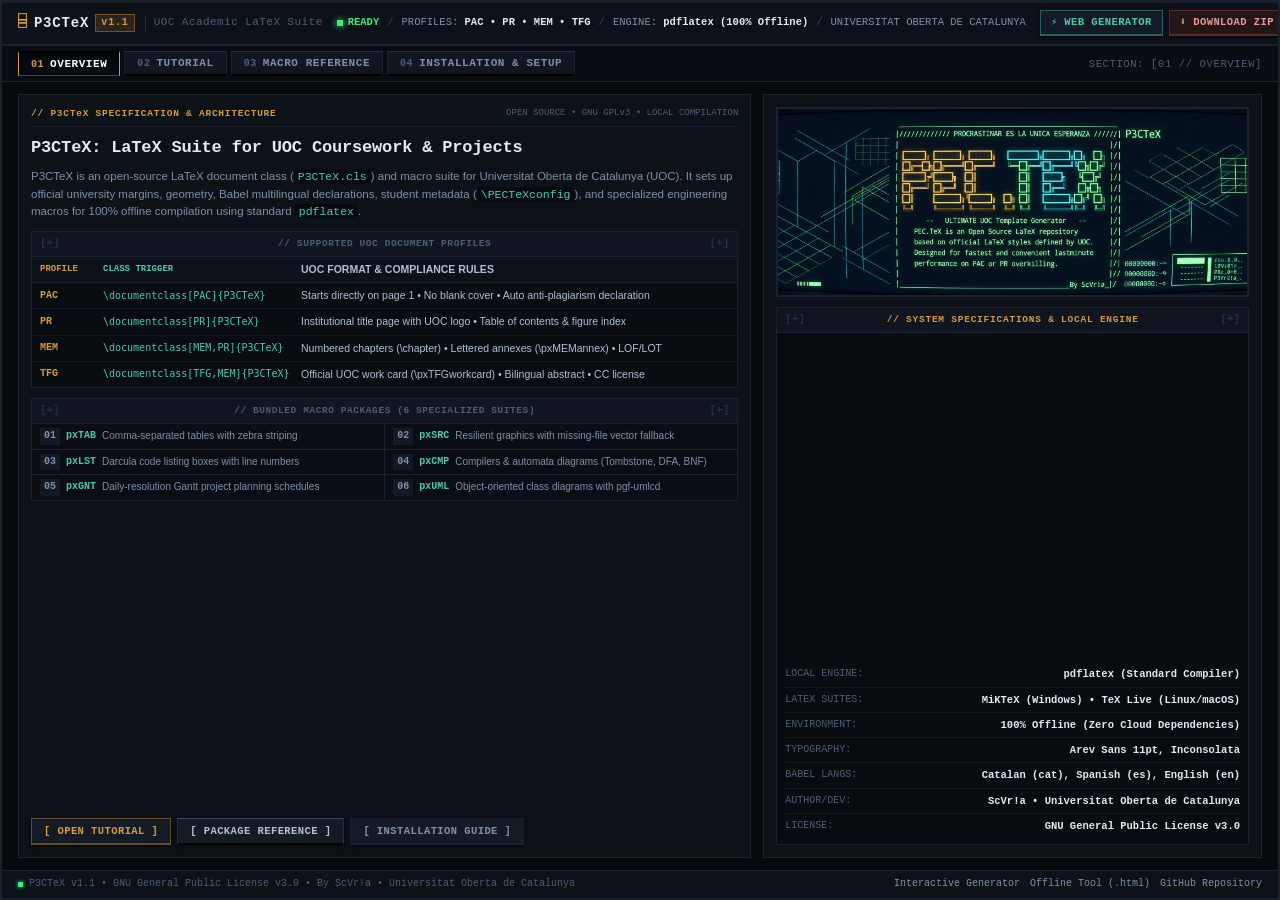
==== commit 0da946c0: "feat(macros): add user-perspective macro console with live search, wide viewport toggle, and 9 exhau" ====
--- a/site/index.html
+++ b/site/index.html
@@ -58,7 +58,7 @@
         </button>
         <button type="button" class="selector-key" data-deck="deck-macros">
           <span class="key-index">03</span>
-          <span class="key-label">PACKAGE DOCUMENTATION</span>
+          <span class="key-label">MACRO REFERENCE</span>
         </button>
         <button type="button" class="selector-key" data-deck="deck-runbook">
           <span class="key-index">04</span>
@@ -198,31 +198,31 @@
           <div class="tutorial-step-bar">
             <button type="button" class="tut-step-btn active" data-step="1">
               <span class="step-num">01</span>
-              <span class="step-title">Class &amp; Profiles</span>
+              <span class="step-title">Profiles (PAC/PR)</span>
             </button>
             <button type="button" class="tut-step-btn" data-step="2">
               <span class="step-num">02</span>
-              <span class="step-title">Student Metadata</span>
+              <span class="step-title">Cover &amp; Headers</span>
             </button>
             <button type="button" class="tut-step-btn" data-step="3">
               <span class="step-num">03</span>
-              <span class="step-title">Body &amp; Sections</span>
+              <span class="step-title">Default Shorthands</span>
             </button>
             <button type="button" class="tut-step-btn" data-step="4">
               <span class="step-num">04</span>
-              <span class="step-title">Tables (pxTAB)</span>
+              <span class="step-title">Text Overrides (pxTXT)</span>
             </button>
             <button type="button" class="tut-step-btn" data-step="5">
               <span class="step-num">05</span>
-              <span class="step-title">Code (pxLST)</span>
+              <span class="step-title">Tables, Code &amp; Fig</span>
             </button>
             <button type="button" class="tut-step-btn" data-step="6">
               <span class="step-num">06</span>
-              <span class="step-title">Figures (pxSRC)</span>
+              <span class="step-title">UML (pxUML)</span>
             </button>
             <button type="button" class="tut-step-btn" data-step="7">
               <span class="step-num">07</span>
-              <span class="step-title">Compilation</span>
+              <span class="step-title">Annexes &amp; Bib (pxMEM)</span>
             </button>
           </div>
 
@@ -243,21 +243,13 @@
               </div>
 
               <div class="tut-code-viewport">
-                <pre class="editor-pre"><code id="tut-code-target">% =======================================================
-% Step 1: Declare Document Class &amp; Select Profile
-% =======================================================
-% Supported Profiles:
-%   PAC / PEC / CA : Continuous Assessment (Page 1 start, no blank cover)
-%   PR             : Practicum Report (Institutional UOC cover page)
-%   MEM            : Multi-Chapter Memory (\chapter + appendices)
-%   TFG            : Final Degree Project (Official UOC work card)
-
-\documentclass[PAC,default]{P3CTeX}
-
-% Architectural note on PAC vs PR:
-% PAC and PR share the exact same macros, fonts, and geometry.
-% - PAC begins directly on page 1 with student metadata &amp; pledge.
-% - PR adds the graphic cover page before page 1.</code></pre>
+                <pre class="editor-pre"><code id="tut-code-target">\documentclass[PAC,default]{P3CTeX} % Profile: PAC (default) | PR | MEM | TFG
+
+% PAC vs PR: Both share identical macros, geometry, and Arev typography.
+% - PAC: Starts on page 1 with metadata &amp; anti-plagiarism pledge (Continuous Assessment).
+% - PR:  Adds the official UOC graphical cover page and table of contents (Reports).
+% - MEM: Multi-chapter report. Enables \chapter, \pxMEMannex, and figure/table indexes.
+% - TFG: Final Degree Project. Injects official UOC work card and bilingual abstract.</code></pre>
               </div>
 
               <!-- Stepper Navigation Controls -->
@@ -315,39 +307,80 @@
       <!-- ==================================================================
            SECTION 03: PACKAGE DOCUMENTATION (MACRO SUITE REFERENCE)
            ================================================================== -->
-      <section id="deck-macros" class="console-deck" aria-label="Package Documentation">
+      <section id="deck-macros" class="console-deck" aria-label="Macro and Feature Reference">
         <div class="macro-stage-view">
           
-          <!-- Package Selector Bar (6 Core Bundled Packages) -->
-          <div class="macro-channel-bar">
+          <!-- Universal Live Filter & View Mode Switcher -->
+          <div class="macro-filter-toolbar">
+            <div class="filter-search-box">
+              <span class="search-icon">&#9889;</span>
+              <input type="text" id="macro-search-input" class="search-input" placeholder="Search macro, key, or task (e.g. grow, list, table, uml, annex, cover, bib, darcula, tfg)..." autocomplete="off" spellcheck="false">
+              <button type="button" id="macro-search-clear" class="search-clear-btn" title="Clear filter" style="display:none;">&#10005;</button>
+            </div>
+            
+            <div class="view-mode-rocker">
+              <span class="mode-label">VIEWPORT:</span>
+              <button type="button" class="mode-btn active" data-view="split">SPLIT VIEW</button>
+              <button type="button" class="mode-btn" data-view="wide-table">WIDE API TABLE</button>
+              <button type="button" class="mode-btn" data-view="wide-code">FULL CODE</button>
+            </div>
+          </div>
+
+          <!-- Package & Feature Selector Bar (9 Core Bundled Suites) -->
+          <div class="macro-channel-bar" id="macro-channel-bar">
             <button type="button" class="channel-key active" data-channel="pxtab">
               <span class="ch-id">pxTAB</span>
-              <span class="ch-name">Tables without column math</span>
+              <span class="ch-name">Tables</span>
             </button>
             <button type="button" class="channel-key" data-channel="pxsrc">
               <span class="ch-id">pxSRC</span>
-              <span class="ch-name">Resilient safe figures</span>
+              <span class="ch-name">Figures &amp; Lists</span>
             </button>
             <button type="button" class="channel-key" data-channel="pxlst">
               <span class="ch-id">pxLST</span>
-              <span class="ch-name">Darcula code listings</span>
+              <span class="ch-name">Darcula Code</span>
             </button>
             <button type="button" class="channel-key" data-channel="pxcmp">
               <span class="ch-id">pxCMP</span>
-              <span class="ch-name">Compilers &amp; automata</span>
+              <span class="ch-name">Compilers &amp; AI</span>
             </button>
             <button type="button" class="channel-key" data-channel="pxgnt">
               <span class="ch-id">pxGNT</span>
-              <span class="ch-name">Daily Gantt schedules</span>
+              <span class="ch-name">Daily Gantt</span>
             </button>
             <button type="button" class="channel-key" data-channel="pxuml">
               <span class="ch-id">pxUML</span>
-              <span class="ch-name">UML class diagrams</span>
-            </button>
+              <span class="ch-name">UML Architecture</span>
+            </button>
+            <button type="button" class="channel-key" data-channel="pxmem">
+              <span class="ch-id">pxMEM</span>
+              <span class="ch-name">Memories &amp; Annexes</span>
+            </button>
+            <button type="button" class="channel-key" data-channel="pxtfg">
+              <span class="ch-id">pxTFG</span>
+              <span class="ch-name">TFG Workcard</span>
+            </button>
+            <button type="button" class="channel-key" data-channel="pxgdx">
+              <span class="ch-id">pxGDX / pxTXT</span>
+              <span class="ch-name">Cover &amp; Overrides</span>
+            </button>
+          </div>
+
+          <!-- Dynamic Search Results Overlay (Visible only when filtering) -->
+          <div id="macro-search-results" class="macro-search-results-panel" style="display:none;">
+            <div class="search-results-header">
+              <span class="results-count" id="macro-search-count">0 MATCHES FOUND</span>
+              <span class="results-hint">Click any matching macro to view its documentation and full working example</span>
+            </div>
+            <div class="search-results-table-wrap">
+              <div class="api-table-wrapper" id="macro-search-table">
+                <!-- Dynamically generated rows -->
+              </div>
+            </div>
           </div>
 
           <!-- Split Macro Showcase: API Reference Table + Compilable Code -->
-          <div class="macro-showcase-split">
+          <div class="macro-showcase-split" id="macro-showcase-split">
             
             <!-- Left: API Reference Table & Options -->
             <div class="macro-narrative">
@@ -364,35 +397,17 @@
               <div class="macro-api-box">
                 <span class="api-box-label">// COMMAND REFERENCE &amp; SIGNATURES:</span>
                 <div class="api-table-wrapper" id="macro-api-table">
-                  <div class="api-row header">
-                    <span class="api-col-cmd">Command / Syntax</span>
-                    <span class="api-col-desc">Purpose &amp; Parameters</span>
-                  </div>
-                  <div class="api-row">
-                    <code class="api-col-cmd">\pxTable[style=...]{head}{row1}{row2}</code>
-                    <span class="api-col-desc">Creates a comma-separated table with automatic column sizing.</span>
-                  </div>
-                  <div class="api-row">
-                    <code class="api-col-cmd">\pxTBLlong*[opts]{head}{rows...}</code>
-                    <span class="api-col-desc">Multi-page table that repeats headers across page breaks.</span>
-                  </div>
-                  <div class="api-row">
-                    <code class="api-col-cmd">styles: header | striped | boxed | grid</code>
-                    <span class="api-col-desc">Visual presentation themes without requiring TikZ.</span>
-                  </div>
+                  <!-- Populated by JS -->
                 </div>
               </div>
 
               <!-- Feature Summary -->
               <div class="macro-features-strip" id="macro-features-strip">
-                <div class="feat-pill"><strong>Syntax:</strong> Comma-separated row values</div>
-                <div class="feat-pill"><strong>Row striping:</strong> Alternating row background shading</div>
-                <div class="feat-pill"><strong>Multipage:</strong> Long table pagination with <code>\pxTBLlong*</code></div>
-                <div class="feat-pill"><strong>Backend:</strong> Built on longtable and booktabs</div>
+                <!-- Populated by JS -->
               </div>
 
               <div class="macro-doc-actions">
-                <a href="generator.html#tables" id="macro-showcase-url" class="doc-link-btn">⚡ Visual Generator →</a>
+                <a href="generator.html#tables" id="macro-showcase-url" class="doc-link-btn">&#9889; Visual Generator &rarr;</a>
                 <a href="https://github.com/DidacLL/P3CTeX" target="_blank" rel="noopener" class="doc-link-btn secondary">GitHub Source</a>
               </div>
             </div>
@@ -402,35 +417,24 @@
               <div class="code-display-header">
                 <span class="disp-label">VERIFIED CODE EXAMPLE:</span>
                 <button class="tactile-copy-action mini" data-copy-target="#macro-code-target">
-                  <span class="copy-icon">📋</span>
+                  <span class="copy-icon">&#128203;</span>
                   <span class="copy-text">COPY SNIPPET</span>
                 </button>
               </div>
-              <pre class="macro-pre"><code id="macro-code-target">% Create a complete table with comma-separated values:
-\pxTable[style=header]
-  {Mètrica / Paràmetre, Valor Mesurat, Llindar, Estat}
-  {Temps d'execució, 0.42 s, < 1.00 s, PASS}
-  {Consum de Memòria, 18.5 MB, < 64.0 MB, PASS}
-  {Complexitat Temporal, O(n log n), O(n^2), OPTIMAL}
-  {Taxa d'encert (Cache), 96.8 %, > 90.0 %, PASS}
-  {Cobertura de Tests, 94.2 %, > 80.0 %, PASS}</code></pre>
+              <pre class="macro-pre"><code id="macro-code-target"></code></pre>
 
               <!-- Syntax & Argument Breakdown Notes -->
               <div class="macro-syntax-notes" id="macro-syntax-notes">
                 <span class="notes-label">// PARAMETER &amp; SYNTAX BREAKDOWN:</span>
                 <ul class="notes-list" id="macro-notes-list">
-                  <li><code>[style=header]</code>: High-contrast header row with subtle separator borders.</li>
-                  <li><code>{Mètrica, Valor, Estat}</code>: Header row with comma-separated column titles.</li>
-                  <li><code>{row...}</code>: Subsequent argument braces form table rows automatically.</li>
-                  <li>Zero manual width arithmetic needed; columns fit content proportionally.</li>
+                  <!-- Populated by JS -->
                 </ul>
               </div>
             </div>
 
           </div>
 
-        </div>
-      </section>
+        </div></section>
 
       <!-- ==================================================================
            SECTION 04: INSTALLATION & SETUP (LOCAL COMPILATION RUNBOOK)
--- a/site/assets/css/site.css
+++ b/site/assets/css/site.css
@@ -976,34 +976,127 @@
 }
 
 /* ==========================================================================
-   DECK 03: PACKAGE DOCUMENTATION [ BAY-03 // MACRO CHANNELS ]
+   DECK 03: MACRO & FEATURE REFERENCE CONSOLE [ 9 SUITES & FILTER BUS ]
    ========================================================================== */
 .macro-stage-view {
   display: flex;
   flex-direction: column;
   height: 100%;
+  gap: 6px;
+  min-height: 0;
+}
+
+/* Macro Filter Toolbar & Viewport Mode Switcher */
+.macro-filter-toolbar {
+  display: flex;
+  align-items: center;
+  justify-content: space-between;
   gap: 8px;
+  background: #0b0f16;
+  border: 1px solid var(--bezel-border);
+  padding: 4px 8px;
+  flex-shrink: 0;
+}
+
+.filter-search-box {
+  display: flex;
+  align-items: center;
+  gap: 6px;
+  flex: 1;
+  background: #05070a;
+  border: 1px solid var(--bezel-subtle);
+  padding: 3px 8px;
+}
+.filter-search-box .search-icon {
+  color: var(--phosphor-amber);
+  font-size: 11px;
+}
+.filter-search-box .search-input {
+  flex: 1;
+  background: transparent;
+  border: none;
+  outline: none;
+  color: var(--text-heading);
+  font-family: var(--font-mono);
+  font-size: 11px;
+}
+.filter-search-box .search-input::placeholder {
+  color: var(--text-muted);
+  font-size: 10px;
+}
+.search-clear-btn {
+  background: transparent;
+  border: none;
+  color: var(--text-muted);
+  cursor: pointer;
+  font-size: 10px;
+  padding: 0 4px;
+}
+.search-clear-btn:hover {
+  color: var(--text-heading);
+}
+
+.view-mode-rocker {
+  display: flex;
+  align-items: center;
+  gap: 4px;
+  flex-shrink: 0;
+}
+.view-mode-rocker .mode-label {
+  font-family: var(--font-mono);
+  font-size: 9px;
+  color: var(--text-muted);
+  letter-spacing: 0.08em;
+  margin-right: 4px;
+}
+.view-mode-rocker .mode-btn {
+  background: #111622;
+  border: 1px solid var(--bezel-border);
+  border-top: 1px solid var(--bezel-subtle);
+  border-bottom: 2px solid #000;
+  padding: 3px 8px;
+  font-family: var(--font-mono);
+  font-size: 9.5px;
+  font-weight: 700;
+  color: var(--text-secondary);
+  cursor: pointer;
+  letter-spacing: 0.04em;
+  transition: all 0.08s ease;
+}
+.view-mode-rocker .mode-btn:hover {
+  background: #182030;
+  color: var(--text-heading);
+}
+.view-mode-rocker .mode-btn.active {
+  background: #080b10;
+  border-color: var(--phosphor-amber);
+  border-top: 2px solid #000;
+  border-bottom: 1px solid var(--bezel-highlight);
+  color: var(--phosphor-amber);
+  box-shadow: inset 0 2px 4px rgba(0,0,0,0.9);
 }
 
 .macro-channel-bar {
   display: grid;
-  grid-template-columns: repeat(6, 1fr);
+  grid-template-columns: repeat(9, 1fr);
+  gap: 3px;
+  flex-shrink: 0;
+}
+.channel-key {
+  display: flex;
+  align-items: center;
   gap: 4px;
-}
-.channel-key {
-  display: flex;
-  align-items: center;
-  gap: 6px;
   background: #11151e;
   border: 1px solid var(--bezel-border);
   border-top: 1px solid var(--bezel-subtle);
   border-bottom: 2px solid #000;
-  padding: 5px 6px;
+  padding: 4px 5px;
   color: var(--text-secondary);
-  font-size: 10px;
+  font-size: 9.5px;
   cursor: pointer;
   transition: all 0.08s ease;
   text-align: left;
+  min-width: 0;
 }
 .channel-key .ch-id {
   font-family: var(--font-mono);
@@ -1033,12 +1126,106 @@
   color: var(--phosphor-amber);
 }
 
+/* Search results overlay */
+.macro-search-results-panel {
+  flex: 1;
+  min-height: 0;
+  background: var(--chassis-panel);
+  border: 1px solid var(--phosphor-amber);
+  padding: 8px 10px;
+  display: flex;
+  flex-direction: column;
+  gap: 6px;
+  overflow: hidden;
+}
+.search-results-header {
+  display: flex;
+  justify-content: space-between;
+  align-items: center;
+  border-bottom: 1px solid var(--bezel-border);
+  padding-bottom: 4px;
+}
+.search-results-header .results-count {
+  font-family: var(--font-mono);
+  font-size: 11px;
+  font-weight: 700;
+  color: var(--phosphor-amber);
+}
+.search-results-header .results-hint {
+  font-family: var(--font-mono);
+  font-size: 9.5px;
+  color: var(--text-muted);
+}
+.search-results-table-wrap {
+  flex: 1;
+  min-height: 0;
+  overflow-y: auto;
+}
+.search-match-row {
+  display: grid;
+  grid-template-columns: 100px minmax(280px, 1.3fr) 1.2fr 80px;
+  gap: 8px;
+  padding: 5px 8px;
+  border-bottom: 1px solid #131a26;
+  font-size: 10px;
+  cursor: pointer;
+  transition: background 0.08s ease;
+  align-items: center;
+}
+.search-match-row:hover {
+  background: #151d2c;
+}
+.search-match-suite {
+  font-family: var(--font-mono);
+  font-weight: 700;
+  color: var(--phosphor-steel);
+}
+.search-match-cmd {
+  font-family: var(--font-mono);
+  color: var(--phosphor-cyan);
+  word-break: break-all;
+}
+.search-match-desc {
+  color: var(--text-primary);
+  font-size: 9.5px;
+}
+.search-match-action {
+  font-family: var(--font-mono);
+  font-size: 9px;
+  color: var(--phosphor-green);
+  text-align: right;
+}
+
 .macro-showcase-split {
   display: grid;
-  grid-template-columns: 1fr 1fr;
-  gap: 12px;
+  grid-template-columns: 1.15fr 0.85fr;
+  gap: 10px;
   flex: 1;
   min-height: 0;
+  transition: all 0.1s ease;
+}
+
+/* Wide Modes */
+.macro-showcase-split.view-wide-table {
+  grid-template-columns: 1fr !important;
+}
+.macro-showcase-split.view-wide-table .macro-narrative {
+  grid-column: 1 / -1;
+  width: 100%;
+}
+.macro-showcase-split.view-wide-table .macro-code-display {
+  display: none !important;
+}
+
+.macro-showcase-split.view-wide-code {
+  grid-template-columns: 1fr !important;
+}
+.macro-showcase-split.view-wide-code .macro-narrative {
+  display: none !important;
+}
+.macro-showcase-split.view-wide-code .macro-code-display {
+  grid-column: 1 / -1;
+  width: 100%;
 }
 
 .macro-narrative {
@@ -1095,11 +1282,11 @@
 }
 .api-row {
   display: grid;
-  grid-template-columns: 1.4fr 1fr;
-  gap: 6px;
-  padding: 4px 6px;
+  grid-template-columns: minmax(240px, 1.35fr) 1fr;
+  gap: 8px;
+  padding: 5px 8px;
   border-bottom: 1px solid #141a24;
-  align-items: center;
+  align-items: baseline;
 }
 .api-row:last-child {
   border-bottom: none;
@@ -1115,13 +1302,15 @@
 .api-col-cmd {
   font-family: var(--font-mono);
   color: var(--phosphor-cyan);
-  white-space: nowrap;
-  overflow: hidden;
-  text-overflow: ellipsis;
+  font-size: 10px;
+  word-break: break-word;
+  white-space: normal;
+  line-height: 1.35;
 }
 .api-col-desc {
   color: var(--text-secondary);
   font-size: 9.5px;
+  line-height: 1.35;
 }
 
 .macro-features-strip {
@@ -1191,7 +1380,8 @@
   letter-spacing: 0.06em;
 }
 .macro-pre {
-  flex: 1;
+  flex-shrink: 0;
+  max-height: 52%;
   padding: 8px 10px;
   margin: 0;
   font-family: var(--font-mono);
@@ -1206,11 +1396,13 @@
 .macro-syntax-notes {
   background: #0a0d14;
   border-top: 1px solid var(--bezel-border);
-  padding: 6px 8px;
-  display: flex;
-  flex-direction: column;
-  gap: 3px;
-  flex-shrink: 0;
+  padding: 8px 10px;
+  display: flex;
+  flex-direction: column;
+  gap: 4px;
+  flex: 1;
+  min-height: 0;
+  overflow-y: auto;
 }
 .notes-label {
   font-size: 8.5px;
@@ -1523,3 +1715,78 @@
 .foot-link:hover {
   color: var(--text-heading);
 }
+
+/* ==========================================================================
+   RESPONSIVE LAYOUTS FOR NARROW VIEWPORTS & SPLIT PREVIEWS
+   ========================================================================== */
+@media (max-width: 1180px) {
+  .macro-channel-bar {
+    display: flex;
+    overflow-x: auto;
+    scrollbar-width: thin;
+    padding-bottom: 2px;
+  }
+  .channel-key {
+    flex: 0 0 auto;
+    min-width: 110px;
+  }
+  .macro-showcase-split {
+    grid-template-columns: 1fr;
+    overflow-y: auto;
+  }
+  .macro-showcase-split .macro-narrative,
+  .macro-showcase-split .macro-code-display {
+    min-height: 380px;
+  }
+  .tutorial-split-view {
+    grid-template-columns: 1fr;
+    overflow-y: auto;
+  }
+  .tutorial-code-col,
+  .tutorial-guide-col {
+    min-height: 340px;
+  }
+  .overview-stage-split {
+    grid-template-columns: 1fr;
+    overflow-y: auto;
+  }
+}
+
+@media (max-width: 820px) {
+  .console-masthead {
+    height: auto;
+    padding: 6px 10px;
+    flex-wrap: wrap;
+    gap: 8px;
+  }
+  .masthead-telemetry {
+    display: none;
+  }
+  .console-selector-ribbon {
+    height: auto;
+    overflow-x: auto;
+    scrollbar-width: thin;
+    padding: 3px 6px;
+  }
+  .selector-key {
+    padding: 4px 8px;
+    font-size: 9.5px;
+    flex: 0 0 auto;
+  }
+  .macro-filter-toolbar {
+    flex-direction: column;
+    align-items: stretch;
+    gap: 5px;
+  }
+  .view-mode-rocker {
+    justify-content: flex-end;
+  }
+  .search-match-row {
+    grid-template-columns: 80px 1fr;
+    gap: 4px;
+  }
+  .search-match-desc,
+  .search-match-action {
+    grid-column: 2;
+  }
+}
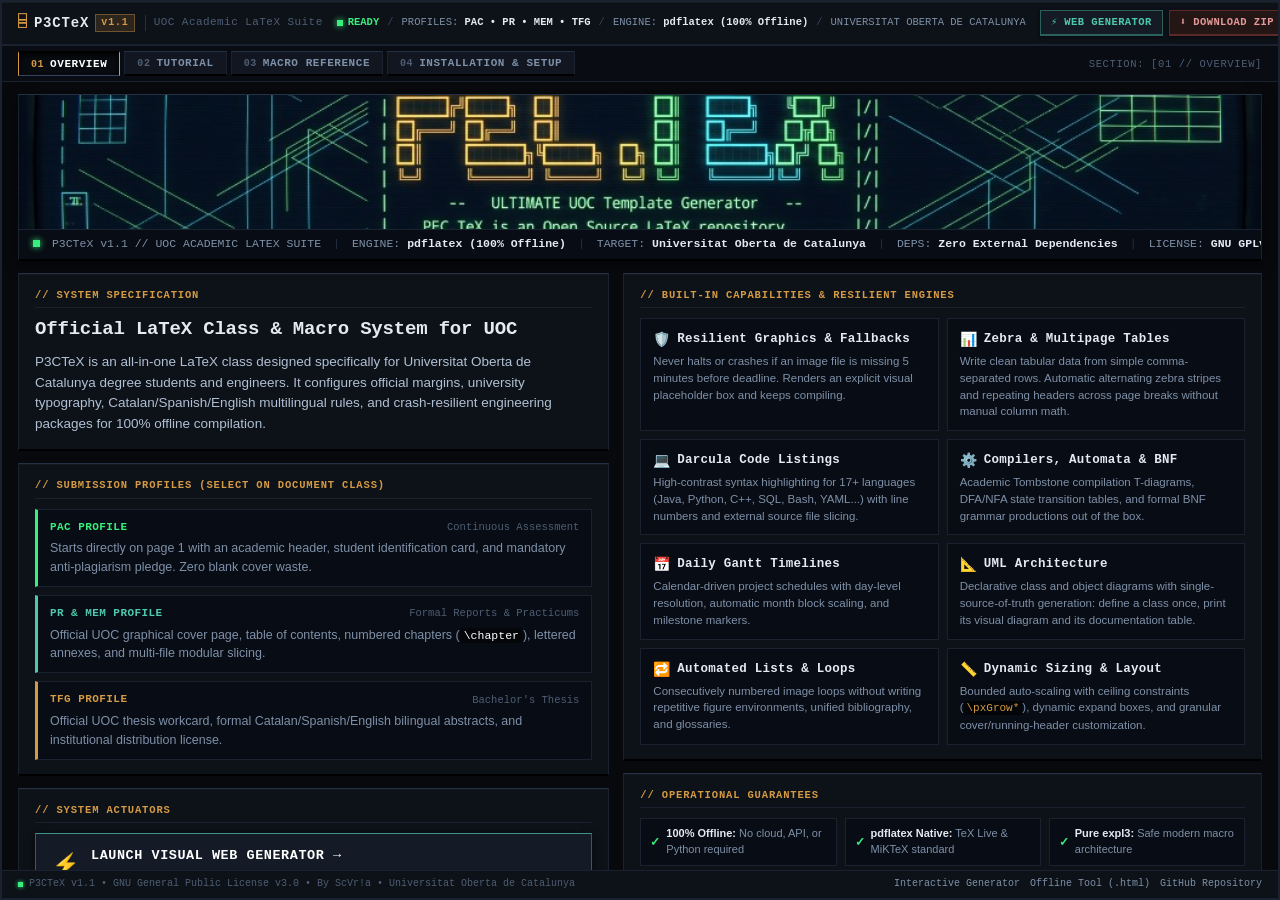
==== commit c648ce98: "feat(site): clean code-free landing deck and comprehensive 10-tool generator studio" ====
--- a/site/index.html
+++ b/site/index.html
@@ -74,115 +74,217 @@
     <main id="console-stage" class="console-stage">
 
       <!-- ==================================================================
-           SECTION 01: OVERVIEW (PRODUCT DEFINITION & ARCHITECTURE)
+           SECTION 01: OVERVIEW (PRODUCT DEFINITION & CAPABILITIES)
            ================================================================== -->
       <section id="deck-overview" class="console-deck active" aria-label="Product Overview">
-        <div class="overview-stage-split">
+        <div class="console-overview-wrapper">
           
-          <!-- Left Column: Class Specifications & Capabilities -->
-          <div class="overview-narrative-panel">
-            <div class="bay-header-bar">
-              <span class="bay-id-tag">// P3CTeX SPECIFICATION &amp; ARCHITECTURE</span>
-              <span class="bay-sub-tag">OPEN SOURCE &bull; GNU GPLv3 &bull; LOCAL COMPILATION</span>
-            </div>
-
-            <h1 class="overview-hero-headline">
-              P3CTeX: LaTeX Suite for UOC Coursework &amp; Projects
-            </h1>
-
-            <p class="overview-hero-lead">
-              P3CTeX is an open-source LaTeX document class (<code>P3CTeX.cls</code>) and macro suite for Universitat Oberta de Catalunya (UOC). It sets up official university margins, geometry, Babel multilingual declarations, student metadata (<code>\PECTeXconfig</code>), and specialized engineering macros for 100% offline compilation using standard <code>pdflatex</code>.
-            </p>
-
-            <!-- Supported Submission Profiles Table (Wireframe Grid) -->
-            <div class="hardware-bus-panel">
-              <div class="bus-header">
-                <span class="rack-bolt">[+]</span>
-                <span class="bus-title">// SUPPORTED UOC DOCUMENT PROFILES</span>
-                <span class="rack-bolt">[+]</span>
-              </div>
-              <div class="hardware-spec-table">
-                <div class="spec-table-row header">
-                  <span class="col-spec-id">PROFILE</span>
-                  <span class="col-spec-trig">CLASS TRIGGER</span>
-                  <span class="col-spec-rule">UOC FORMAT &amp; COMPLIANCE RULES</span>
-                </div>
-                <div class="spec-table-row">
-                  <span class="col-spec-id">PAC</span>
-                  <code class="col-spec-trig">\documentclass[PAC]{P3CTeX}</code>
-                  <span class="col-spec-rule">Starts directly on page 1 &bull; No blank cover &bull; Auto anti-plagiarism declaration</span>
-                </div>
-                <div class="spec-table-row">
-                  <span class="col-spec-id">PR</span>
-                  <code class="col-spec-trig">\documentclass[PR]{P3CTeX}</code>
-                  <span class="col-spec-rule">Institutional title page with UOC logo &bull; Table of contents &amp; figure index</span>
-                </div>
-                <div class="spec-table-row">
-                  <span class="col-spec-id">MEM</span>
-                  <code class="col-spec-trig">\documentclass[MEM,PR]{P3CTeX}</code>
-                  <span class="col-spec-rule">Numbered chapters (\chapter) &bull; Lettered annexes (\pxMEMannex) &bull; LOF/LOT</span>
-                </div>
-                <div class="spec-table-row">
-                  <span class="col-spec-id">TFG</span>
-                  <code class="col-spec-trig">\documentclass[TFG,MEM]{P3CTeX}</code>
-                  <span class="col-spec-rule">Official UOC work card (\pxTFGworkcard) &bull; Bilingual abstract &bull; CC license</span>
-                </div>
-              </div>
-            </div>
-
-            <!-- Bundled Packages Grid -->
-            <div class="hardware-bus-panel">
-              <div class="bus-header">
-                <span class="rack-bolt">[+]</span>
-                <span class="bus-title">// BUNDLED MACRO PACKAGES (6 SPECIALIZED SUITES)</span>
-                <span class="rack-bolt">[+]</span>
-              </div>
-              <div class="hardware-channel-grid">
-                <div class="ch-module"><span class="ch-badge">01</span><code>pxTAB</code><span>Comma-separated tables with zebra striping</span></div>
-                <div class="ch-module"><span class="ch-badge">02</span><code>pxSRC</code><span>Resilient graphics with missing-file vector fallback</span></div>
-                <div class="ch-module"><span class="ch-badge">03</span><code>pxLST</code><span>Darcula code listing boxes with line numbers</span></div>
-                <div class="ch-module"><span class="ch-badge">04</span><code>pxCMP</code><span>Compilers &amp; automata diagrams (Tombstone, DFA, BNF)</span></div>
-                <div class="ch-module"><span class="ch-badge">05</span><code>pxGNT</code><span>Daily-resolution Gantt project planning schedules</span></div>
-                <div class="ch-module"><span class="ch-badge">06</span><code>pxUML</code><span>Object-oriented class diagrams with pgf-umlcd</span></div>
-              </div>
-            </div>
-
-            <!-- Bottom Hardware Action Keys -->
-            <div class="hardware-actuators-strip">
-              <button type="button" class="hw-actuator-btn primary" data-jump-deck="deck-templates">
-                <span>[ OPEN TUTORIAL ]</span>
-              </button>
-              <button type="button" class="hw-actuator-btn secondary" data-jump-deck="deck-macros">
-                <span>[ PACKAGE REFERENCE ]</span>
-              </button>
-              <button type="button" class="hw-actuator-btn ghost" data-jump-deck="deck-runbook">
-                <span>[ INSTALLATION GUIDE ]</span>
-              </button>
-            </div>
-          </div>
-
-          <!-- Right Column: Visual CRT Screen & System Telemetry -->
-          <div class="overview-visual-panel">
-            <div class="visual-art-frame">
-              <img src="assets/images/brand-banner.jpg" alt="P3CTeX CRT terminal artwork: Procrastinar és l'única esperança" width="1024" height="338" fetchpriority="high">
-            </div>
-
-            <div class="hardware-telemetry-hud">
-              <div class="hud-header">
-                <span class="rack-bolt">[+]</span>
-                <span class="hud-title">// SYSTEM SPECIFICATIONS &amp; LOCAL ENGINE</span>
-                <span class="rack-bolt">[+]</span>
-              </div>
-              <div class="hud-readout-grid">
-                <div class="hud-row"><span class="hud-lbl">LOCAL ENGINE:</span><strong class="hud-val">pdflatex (Standard Compiler)</strong></div>
-                <div class="hud-row"><span class="hud-lbl">LATEX SUITES:</span><strong class="hud-val">MiKTeX (Windows) &bull; TeX Live (Linux/macOS)</strong></div>
-                <div class="hud-row"><span class="hud-lbl">ENVIRONMENT:</span><strong class="hud-val">100% Offline (Zero Cloud Dependencies)</strong></div>
-                <div class="hud-row"><span class="hud-lbl">TYPOGRAPHY:</span><strong class="hud-val">Arev Sans 11pt, Inconsolata</strong></div>
-                <div class="hud-row"><span class="hud-lbl">BABEL LANGS:</span><strong class="hud-val">Catalan (cat), Spanish (es), English (en)</strong></div>
-                <div class="hud-row"><span class="hud-lbl">AUTHOR/DEV:</span><strong class="hud-val">ScVr!a &bull; Universitat Oberta de Catalunya</strong></div>
-                <div class="hud-row"><span class="hud-lbl">LICENSE:</span><strong class="hud-val">GNU General Public License v3.0</strong></div>
-              </div>
-            </div>
+          <!-- Authentic Console Header Banner -->
+          <div class="overview-banner-panel">
+            <img src="assets/images/brand-banner.jpg" alt="P3CTeX: Procrastinar és l'única esperança // ScVr!a" class="overview-banner-img">
+            <div class="overview-telemetry-bar">
+              <span class="tele-tag"><span class="tele-dot"></span> P3CTeX v1.1 // UOC ACADEMIC LATEX SUITE</span>
+              <span class="tele-divider">|</span>
+              <span class="tele-tag">ENGINE: <strong>pdflatex (100% Offline)</strong></span>
+              <span class="tele-divider">|</span>
+              <span class="tele-tag">TARGET: <strong>Universitat Oberta de Catalunya</strong></span>
+              <span class="tele-divider">|</span>
+              <span class="tele-tag">DEPS: <strong>Zero External Dependencies</strong></span>
+              <span class="tele-divider">|</span>
+              <span class="tele-tag">LICENSE: <strong>GNU GPLv3</strong></span>
+            </div>
+          </div>
+
+          <!-- Main Console Operational Deck (2 Balanced Columns) -->
+          <div class="overview-grid-console">
+
+            <!-- Left Console Sector: Mission, Profiles & Launch Actions -->
+            <div class="console-sector left-sector">
+              
+              <!-- Definition & Value Proposition -->
+              <div class="sector-block mission-block">
+                <div class="sector-tag">// SYSTEM SPECIFICATION</div>
+                <h1 class="sector-title">Official LaTeX Class &amp; Macro System for UOC</h1>
+                <p class="sector-desc">
+                  P3CTeX is an all-in-one LaTeX class designed specifically for Universitat Oberta de Catalunya degree students and engineers. It configures official margins, university typography, Catalan/Spanish/English multilingual rules, and crash-resilient engineering packages for 100% offline compilation.
+                </p>
+              </div>
+
+              <!-- Academic Submission Profiles (PAC vs PR vs TFG) -->
+              <div class="sector-block profiles-block">
+                <div class="sector-tag">// SUBMISSION PROFILES (SELECT ON DOCUMENT CLASS)</div>
+                <div class="profiles-list">
+                  <div class="profile-card profile-pac">
+                    <div class="profile-card-header">
+                      <span class="profile-pill pac">PAC PROFILE</span>
+                      <span class="profile-subtitle">Continuous Assessment</span>
+                    </div>
+                    <p class="profile-card-desc">
+                      Starts directly on page 1 with an academic header, student identification card, and mandatory anti-plagiarism pledge. Zero blank cover waste.
+                    </p>
+                  </div>
+
+                  <div class="profile-card profile-pr">
+                    <div class="profile-card-header">
+                      <span class="profile-pill pr">PR &amp; MEM PROFILE</span>
+                      <span class="profile-subtitle">Formal Reports &amp; Practicums</span>
+                    </div>
+                    <p class="profile-card-desc">
+                      Official UOC graphical cover page, table of contents, numbered chapters (<code>\chapter</code>), lettered annexes, and multi-file modular slicing.
+                    </p>
+                  </div>
+
+                  <div class="profile-card profile-tfg">
+                    <div class="profile-card-header">
+                      <span class="profile-pill tfg">TFG PROFILE</span>
+                      <span class="profile-subtitle">Bachelor's Thesis</span>
+                    </div>
+                    <p class="profile-card-desc">
+                      Official UOC thesis workcard, formal Catalan/Spanish/English bilingual abstracts, and institutional distribution license.
+                    </p>
+                  </div>
+                </div>
+              </div>
+
+              <!-- Direct Console Actuators (Launch Buttons) -->
+              <div class="sector-block actuators-block">
+                <div class="sector-tag">// SYSTEM ACTUATORS</div>
+                <div class="actuator-buttons-col">
+                  <a href="generator.html" class="primary-actuator-btn generator-btn">
+                    <span class="actuator-icon">⚡</span>
+                    <span class="actuator-body">
+                      <strong>LAUNCH VISUAL WEB GENERATOR &rarr;</strong>
+                      <small>Visually configure preambles, tables, UML, Gantt, and code</small>
+                    </span>
+                  </a>
+
+                  <div class="actuator-dual-row">
+                    <button type="button" class="sub-actuator-btn tutorial-btn" data-jump-deck="deck-templates">
+                      <span class="sub-idx">02</span>
+                      <span class="sub-txt">TUTORIAL GUIDE &rarr;</span>
+                    </button>
+                    <button type="button" class="sub-actuator-btn macro-btn" data-jump-deck="deck-macros">
+                      <span class="sub-idx">03</span>
+                      <span class="sub-txt">MACRO REFERENCE &rarr;</span>
+                    </button>
+                  </div>
+                </div>
+              </div>
+
+            </div>
+
+            <!-- Right Console Sector: Built-in Capabilities & Superpowers -->
+            <div class="console-sector right-sector">
+              
+              <div class="sector-block capabilities-block">
+                <div class="sector-tag">// BUILT-IN CAPABILITIES &amp; RESILIENT ENGINES</div>
+                
+                <div class="capabilities-grid">
+                  
+                  <div class="cap-item">
+                    <div class="cap-header">
+                      <span class="cap-glyph">🛡️</span>
+                      <h3 class="cap-name">Resilient Graphics &amp; Fallbacks</h3>
+                    </div>
+                    <p class="cap-desc">
+                      Never halts or crashes if an image file is missing 5 minutes before deadline. Renders an explicit visual placeholder box and keeps compiling.
+                    </p>
+                  </div>
+
+                  <div class="cap-item">
+                    <div class="cap-header">
+                      <span class="cap-glyph">📊</span>
+                      <h3 class="cap-name">Zebra &amp; Multipage Tables</h3>
+                    </div>
+                    <p class="cap-desc">
+                      Write clean tabular data from simple comma-separated rows. Automatic alternating zebra stripes and repeating headers across page breaks without manual column math.
+                    </p>
+                  </div>
+
+                  <div class="cap-item">
+                    <div class="cap-header">
+                      <span class="cap-glyph">💻</span>
+                      <h3 class="cap-name">Darcula Code Listings</h3>
+                    </div>
+                    <p class="cap-desc">
+                      High-contrast syntax highlighting for 17+ languages (Java, Python, C++, SQL, Bash, YAML...) with line numbers and external source file slicing.
+                    </p>
+                  </div>
+
+                  <div class="cap-item">
+                    <div class="cap-header">
+                      <span class="cap-glyph">⚙️</span>
+                      <h3 class="cap-name">Compilers, Automata &amp; BNF</h3>
+                    </div>
+                    <p class="cap-desc">
+                      Academic Tombstone compilation T-diagrams, DFA/NFA state transition tables, and formal BNF grammar productions out of the box.
+                    </p>
+                  </div>
+
+                  <div class="cap-item">
+                    <div class="cap-header">
+                      <span class="cap-glyph">📅</span>
+                      <h3 class="cap-name">Daily Gantt Timelines</h3>
+                    </div>
+                    <p class="cap-desc">
+                      Calendar-driven project schedules with day-level resolution, automatic month block scaling, and milestone markers.
+                    </p>
+                  </div>
+
+                  <div class="cap-item">
+                    <div class="cap-header">
+                      <span class="cap-glyph">📐</span>
+                      <h3 class="cap-name">UML Architecture</h3>
+                    </div>
+                    <p class="cap-desc">
+                      Declarative class and object diagrams with single-source-of-truth generation: define a class once, print its visual diagram and its documentation table.
+                    </p>
+                  </div>
+
+                  <div class="cap-item">
+                    <div class="cap-header">
+                      <span class="cap-glyph">🔁</span>
+                      <h3 class="cap-name">Automated Lists &amp; Loops</h3>
+                    </div>
+                    <p class="cap-desc">
+                      Consecutively numbered image loops without writing repetitive figure environments, unified bibliography, and glossaries.
+                    </p>
+                  </div>
+
+                  <div class="cap-item">
+                    <div class="cap-header">
+                      <span class="cap-glyph">📏</span>
+                      <h3 class="cap-name">Dynamic Sizing &amp; Layout</h3>
+                    </div>
+                    <p class="cap-desc">
+                      Bounded auto-scaling with ceiling constraints (<code>\pxGrow*</code>), dynamic expand boxes, and granular cover/running-header customization.
+                    </p>
+                  </div>
+
+                </div>
+              </div>
+
+              <!-- System Guarantees Strip -->
+              <div class="sector-block guarantees-block">
+                <div class="sector-tag">// OPERATIONAL GUARANTEES</div>
+                <div class="guarantees-row">
+                  <div class="guar-item">
+                    <span class="guar-icon">✓</span>
+                    <span class="guar-text"><strong>100% Offline:</strong> No cloud, API, or Python required</span>
+                  </div>
+                  <div class="guar-item">
+                    <span class="guar-icon">✓</span>
+                    <span class="guar-text"><strong>pdflatex Native:</strong> TeX Live &amp; MiKTeX standard</span>
+                  </div>
+                  <div class="guar-item">
+                    <span class="guar-icon">✓</span>
+                    <span class="guar-text"><strong>Pure expl3:</strong> Safe modern macro architecture</span>
+                  </div>
+                </div>
+              </div>
+
+            </div>
+
           </div>
 
         </div>
--- a/site/assets/css/site.css
+++ b/site/assets/css/site.css
@@ -252,6 +252,12 @@
 .selector-track {
   display: flex;
   gap: 4px;
+  overflow-x: auto;
+  scrollbar-width: none;
+  flex: 1;
+}
+.selector-track::-webkit-scrollbar {
+  display: none;
 }
 .selector-key {
   display: inline-flex;
@@ -346,296 +352,325 @@
 }
 
 /* ==========================================================================
-   DECK 01: OVERVIEW [ BAY-01 // SYSTEM SPECIFICATION BUS ]
+   DECK 01: WORKSTATION CONSOLE [ AUTHENTIC RETRO PIRATE / INDIE DECK ]
+   Clean, spacious, high-contrast, zero clutter, zero microscopic text
    ========================================================================== */
-.overview-stage-split {
+.console-overview-wrapper {
+  display: flex;
+  flex-direction: column;
+  gap: 12px;
+  max-width: 1500px;
+  margin: 0 auto;
+  width: 100%;
+  padding-bottom: 20px;
+}
+
+/* Authentic Console Header Banner */
+.overview-banner-panel {
+  display: flex;
+  flex-direction: column;
+  background: #030508;
+  border: 1px solid var(--bezel-border);
+  border-top: 1px solid var(--bezel-subtle);
+  border-bottom: 2px solid #000;
+  box-shadow: 0 4px 12px rgba(0, 0, 0, 0.5);
+  flex-shrink: 0;
+}
+.overview-banner-img {
+  width: 100%;
+  height: 135px;
+  object-fit: cover;
+  display: block;
+  border-bottom: 1px solid var(--bezel-border);
+}
+.overview-telemetry-bar {
+  display: flex;
+  align-items: center;
+  gap: 12px;
+  padding: 6px 14px;
+  background: #080c14;
+  font-family: var(--font-mono);
+  font-size: 11.5px;
+  color: var(--text-secondary);
+  overflow-x: auto;
+  white-space: nowrap;
+}
+.overview-telemetry-bar .tele-tag strong {
+  color: var(--text-heading);
+}
+.overview-telemetry-bar .tele-dot {
+  display: inline-block;
+  width: 7px;
+  height: 7px;
+  background-color: var(--phosphor-green);
+  box-shadow: 0 0 6px var(--phosphor-green);
+  margin-right: 5px;
+  vertical-align: middle;
+}
+.overview-telemetry-bar .tele-divider {
+  color: var(--bezel-subtle);
+}
+
+/* Main Console Operational Grid (2 Balanced Columns) */
+.overview-grid-console {
   display: grid;
-  grid-template-columns: 1.25fr 0.85fr;
+  grid-template-columns: 1fr 1.08fr;
+  gap: 14px;
+  align-items: start;
+}
+
+.console-sector {
+  display: flex;
+  flex-direction: column;
   gap: 12px;
-  height: 100%;
-  min-height: 0;
-}
-
-.overview-narrative-panel {
-  display: flex;
-  flex-direction: column;
-  height: 100%;
-  min-height: 0;
+}
+
+.sector-block {
   background: var(--chassis-panel);
   border: 1px solid var(--bezel-border);
-  padding: 12px;
+  border-top: 1px solid var(--bezel-subtle);
+  border-bottom: 2px solid #000;
+  padding: 14px 16px;
+  display: flex;
+  flex-direction: column;
   gap: 10px;
-  overflow-y: auto;
-}
-
-.bay-header-bar {
+  box-shadow: inset 0 1px 0 rgba(255, 255, 255, 0.03);
+}
+
+.sector-tag {
+  font-family: var(--font-mono);
+  font-size: 10.5px;
+  font-weight: 700;
+  letter-spacing: 0.08em;
+  color: var(--phosphor-amber);
+  border-bottom: 1px solid var(--bezel-border);
+  padding-bottom: 4px;
+}
+
+.sector-title {
+  font-family: var(--font-mono);
+  font-size: 19px;
+  font-weight: 700;
+  color: var(--text-heading);
+  letter-spacing: -0.01em;
+  line-height: 1.25;
+}
+
+.sector-desc {
+  font-size: 13.5px;
+  line-height: 1.55;
+  color: var(--text-primary);
+}
+
+/* Submission Profiles Cards */
+.profiles-list {
+  display: flex;
+  flex-direction: column;
+  gap: 8px;
+}
+
+.profile-card {
+  background: #080c14;
+  border: 1px solid var(--bezel-border);
+  padding: 10px 12px;
+  display: flex;
+  flex-direction: column;
+  gap: 4px;
+}
+.profile-card.profile-pac { border-left: 3px solid var(--phosphor-green); }
+.profile-card.profile-pr { border-left: 3px solid var(--phosphor-cyan); }
+.profile-card.profile-tfg { border-left: 3px solid var(--phosphor-amber); }
+
+.profile-card-header {
   display: flex;
   align-items: center;
   justify-content: space-between;
-  border-bottom: 1px solid var(--bezel-border);
-  padding-bottom: 5px;
-}
-.bay-id-tag {
-  font-family: var(--font-mono);
-  font-size: 9.5px;
-  font-weight: 700;
+}
+.profile-pill {
+  font-family: var(--font-mono);
+  font-size: 11px;
+  font-weight: 700;
+  letter-spacing: 0.04em;
+}
+.profile-pill.pac { color: var(--phosphor-green); }
+.profile-pill.pr { color: var(--phosphor-cyan); }
+.profile-pill.tfg { color: var(--phosphor-amber); }
+
+.profile-subtitle {
+  font-family: var(--font-mono);
+  font-size: 10.5px;
+  color: var(--text-muted);
+}
+.profile-card-desc {
+  font-size: 12.5px;
+  line-height: 1.45;
+  color: var(--text-secondary);
+}
+.profile-card-desc code {
+  color: #fff;
+  background: #040609;
+  padding: 1px 4px;
+  font-family: var(--font-mono);
+  font-size: 11.5px;
+}
+
+/* System Actuator Buttons */
+.actuator-buttons-col {
+  display: flex;
+  flex-direction: column;
+  gap: 8px;
+}
+.primary-actuator-btn {
+  display: flex;
+  align-items: center;
+  gap: 12px;
+  background: #141b26;
+  border: 1px solid rgba(78, 201, 176, 0.4);
+  border-top: 1px solid rgba(78, 201, 176, 0.7);
+  border-bottom: 2px solid #000;
+  padding: 12px 16px;
+  text-decoration: none;
+  cursor: pointer;
+  transition: all 0.1s ease;
+  box-shadow: 0 2px 8px rgba(0, 0, 0, 0.6);
+}
+.primary-actuator-btn:hover {
+  background: #1c2738;
+  border-color: var(--phosphor-cyan);
+}
+.primary-actuator-btn .actuator-icon {
+  font-size: 22px;
+  color: var(--phosphor-cyan);
+  flex-shrink: 0;
+}
+.primary-actuator-btn .actuator-body {
+  display: flex;
+  flex-direction: column;
+  gap: 2px;
+}
+.primary-actuator-btn strong {
+  font-family: var(--font-mono);
+  font-size: 13.5px;
+  color: #fff;
+  letter-spacing: 0.04em;
+}
+.primary-actuator-btn small {
+  font-size: 11.5px;
+  color: var(--phosphor-cyan);
+  opacity: 0.85;
+}
+
+.actuator-dual-row {
+  display: grid;
+  grid-template-columns: 1fr 1fr;
+  gap: 8px;
+}
+.sub-actuator-btn {
+  display: flex;
+  align-items: center;
+  justify-content: center;
+  gap: 8px;
+  background: #0e131c;
+  border: 1px solid var(--bezel-border);
+  border-top: 1px solid var(--bezel-subtle);
+  border-bottom: 2px solid #000;
+  padding: 10px 12px;
+  font-family: var(--font-mono);
+  cursor: pointer;
+  transition: all 0.08s ease;
+  color: var(--text-primary);
+}
+.sub-actuator-btn:hover {
+  background: #161e2c;
+  color: #fff;
+}
+.sub-actuator-btn .sub-idx {
+  font-size: 10.5px;
   color: var(--phosphor-amber);
-  letter-spacing: 0.08em;
-}
-.bay-sub-tag {
-  font-family: var(--font-mono);
-  font-size: 9px;
-  color: var(--text-muted);
-}
-
-.overview-hero-headline {
-  font-family: var(--font-mono);
-  font-size: 17px;
-  font-weight: 700;
-  line-height: 1.25;
-  color: var(--text-heading);
-  letter-spacing: -0.01em;
-}
-.overview-hero-lead {
+  font-weight: 700;
+}
+.sub-actuator-btn .sub-txt {
+  font-size: 12px;
+  font-weight: 700;
+  letter-spacing: 0.03em;
+}
+
+/* Built-in Capabilities Grid */
+.capabilities-grid {
+  display: grid;
+  grid-template-columns: 1fr 1fr;
+  gap: 8px;
+}
+.cap-item {
+  background: #080c14;
+  border: 1px solid var(--bezel-border);
+  padding: 10px 12px;
+  display: flex;
+  flex-direction: column;
+  gap: 4px;
+}
+.cap-header {
+  display: flex;
+  align-items: center;
+  gap: 7px;
+}
+.cap-glyph {
+  font-size: 14px;
+  flex-shrink: 0;
+}
+.cap-name {
+  font-family: var(--font-mono);
+  font-size: 12.5px;
+  font-weight: 700;
+  color: var(--text-heading);
+  letter-spacing: 0.02em;
+}
+.cap-desc {
   font-size: 11.5px;
   line-height: 1.45;
   color: var(--text-secondary);
 }
-.overview-hero-lead code {
-  font-family: var(--font-mono);
-  color: var(--phosphor-cyan);
-  background: #080c12;
-  padding: 1px 4px;
-}
-
-/* Hardware Bus Panels (Wireframe Tables, Zero Cards!) */
-.hardware-bus-panel {
-  display: flex;
-  flex-direction: column;
-  background: #090c11;
-  border: 1px solid var(--bezel-border);
-}
-.bus-header {
-  display: flex;
-  justify-content: space-between;
-  align-items: center;
-  background: #111620;
-  border-bottom: 1px solid var(--bezel-border);
-  padding: 4px 8px;
-}
-.bus-title {
-  font-family: var(--font-mono);
-  font-size: 9.5px;
-  font-weight: 700;
-  color: var(--text-muted);
-  letter-spacing: 0.06em;
-}
-
-.hardware-spec-table {
-  display: flex;
-  flex-direction: column;
-  font-family: var(--font-mono);
-  font-size: 10px;
-}
-.spec-table-row {
+.cap-desc code {
+  color: var(--phosphor-amber);
+  background: #030508;
+  padding: 1px 3px;
+  font-family: var(--font-mono);
+  font-size: 11px;
+}
+
+/* Guarantees Row */
+.guarantees-row {
   display: grid;
-  grid-template-columns: 55px 190px 1fr;
+  grid-template-columns: repeat(3, 1fr);
   gap: 8px;
-  padding: 5px 8px;
-  border-bottom: 1px solid #141a24;
-  align-items: center;
-}
-.spec-table-row:last-child {
-  border-bottom: none;
-}
-.spec-table-row.header {
-  background: #0d121a;
-  color: var(--text-muted);
-  font-size: 9px;
-  font-weight: 700;
-  border-bottom: 1px solid var(--bezel-border);
-}
-.col-spec-id {
-  font-weight: 700;
-  color: var(--phosphor-amber);
-}
-.col-spec-trig {
-  color: #4ec9b0;
-  white-space: nowrap;
-  overflow: hidden;
-  text-overflow: ellipsis;
-}
-.col-spec-rule {
-  color: var(--text-primary);
-  font-family: var(--font-sans);
-  font-size: 10.5px;
-}
-
-/* Macro Channel Bus (Physical Modular Slots) */
-.hardware-channel-grid {
-  display: grid;
-  grid-template-columns: 1fr 1fr;
-  gap: 1px;
-  background: var(--bezel-border);
-}
-.ch-module {
+}
+.guar-item {
   display: flex;
   align-items: center;
   gap: 6px;
-  background: #0a0d14;
-  padding: 4px 8px;
-  font-size: 10px;
-}
-.ch-badge {
-  font-family: var(--font-mono);
-  font-size: 8.5px;
-  font-weight: 700;
-  color: var(--text-muted);
-  background: #141a24;
-  padding: 1px 4px;
-}
-.ch-module code {
-  font-family: var(--font-mono);
-  font-weight: 700;
-  color: var(--phosphor-cyan);
-}
-.ch-module span {
+  background: #080c14;
+  border: 1px solid var(--bezel-border);
+  padding: 7px 9px;
+  font-size: 11px;
   color: var(--text-secondary);
-  font-size: 10px;
-  white-space: nowrap;
-  overflow: hidden;
-  text-overflow: ellipsis;
-}
-
-/* Hardware Actuators Strip */
-.hardware-actuators-strip {
-  display: flex;
-  gap: 6px;
-  align-items: center;
-  margin-top: auto;
-  padding-top: 6px;
-}
-.hw-actuator-btn {
-  display: inline-flex;
-  align-items: center;
-  padding: 6px 12px;
-  font-family: var(--font-mono);
-  font-size: 10.5px;
-  font-weight: 700;
-  text-transform: uppercase;
-  letter-spacing: 0.04em;
-  border: 1px solid var(--bezel-subtle);
-  border-top: 1px solid var(--bezel-highlight);
-  border-bottom: 2px solid var(--bezel-shadow);
-  background: #151b24;
-  color: var(--text-heading);
-  box-shadow: 0 1px 4px rgba(0,0,0,0.6);
-  cursor: pointer;
-  transition: all 0.08s ease;
-}
-.hw-actuator-btn:hover {
-  background: #1e2634;
-}
-.hw-actuator-btn:active {
-  border-top: 2px solid #000;
-  border-bottom: 1px solid var(--bezel-highlight);
-  background: #090c11;
-  box-shadow: inset 0 2px 5px rgba(0,0,0,0.9);
-}
-.hw-actuator-btn.primary {
-  border-color: rgba(212, 154, 68, 0.4);
-  color: var(--phosphor-amber);
-}
-.hw-actuator-btn.secondary {
-  color: var(--text-primary);
-}
-.hw-actuator-btn.ghost {
-  border-color: var(--bezel-border);
-  color: var(--text-secondary);
-}
-
-/* Right Bay: Inset CRT Visual + Hardware Telemetry HUD */
-.overview-visual-panel {
-  display: flex;
-  flex-direction: column;
-  height: 100%;
-  min-height: 0;
-  background: var(--chassis-panel);
-  border: 1px solid var(--bezel-border);
-  padding: 12px;
-  gap: 10px;
-  justify-content: space-between;
-}
-
-.visual-art-frame {
-  height: 190px;
-  overflow: hidden;
-  border: 2px solid var(--bezel-border);
-  background: #030508;
-  display: flex;
-  align-items: center;
-  justify-content: center;
-  flex-shrink: 0;
-  box-shadow: inset 0 0 16px rgba(0, 0, 0, 0.95);
-}
-.visual-art-frame img {
-  width: 100%;
-  height: 100%;
-  object-fit: cover;
-  display: block;
-}
-
-.hardware-telemetry-hud {
-  display: flex;
-  flex-direction: column;
-  background: #080b0f;
-  border: 1px solid var(--bezel-border);
-  flex: 1;
-  min-height: 0;
-  justify-content: space-between;
-}
-.hud-header {
-  display: flex;
-  justify-content: space-between;
-  align-items: center;
-  background: #10151f;
-  border-bottom: 1px solid var(--bezel-border);
-  padding: 4px 8px;
-}
-.hud-title {
-  font-family: var(--font-mono);
-  font-size: 9.5px;
-  font-weight: 700;
-  color: var(--phosphor-amber);
-  letter-spacing: 0.08em;
-}
-.hud-readout-grid {
-  display: flex;
-  flex-direction: column;
-  gap: 1px;
-  background: #080b0f;
-  padding: 6px 8px;
-  font-family: var(--font-mono);
-  font-size: 10.5px;
-}
-.hud-row {
-  display: flex;
-  justify-content: space-between;
-  gap: 8px;
-  border-bottom: 1px solid #141922;
-  padding: 4px 0;
-}
-.hud-row:last-child {
-  border-bottom: none;
-}
-.hud-lbl {
-  color: var(--text-muted);
-  font-size: 10px;
-}
-.hud-val {
-  color: var(--text-heading);
-  font-weight: 600;
-  text-align: right;
+}
+.guar-icon {
+  color: var(--phosphor-green);
+  font-weight: 700;
+  font-size: 12px;
+}
+.guar-text strong {
+  color: var(--text-heading);
+}
+
+/* Responsive adjustment */
+@media (max-width: 1080px) {
+  .overview-grid-console {
+    grid-template-columns: 1fr;
+  }
+  .capabilities-grid {
+    grid-template-columns: 1fr;
+  }
 }
 
 /* ==========================================================================
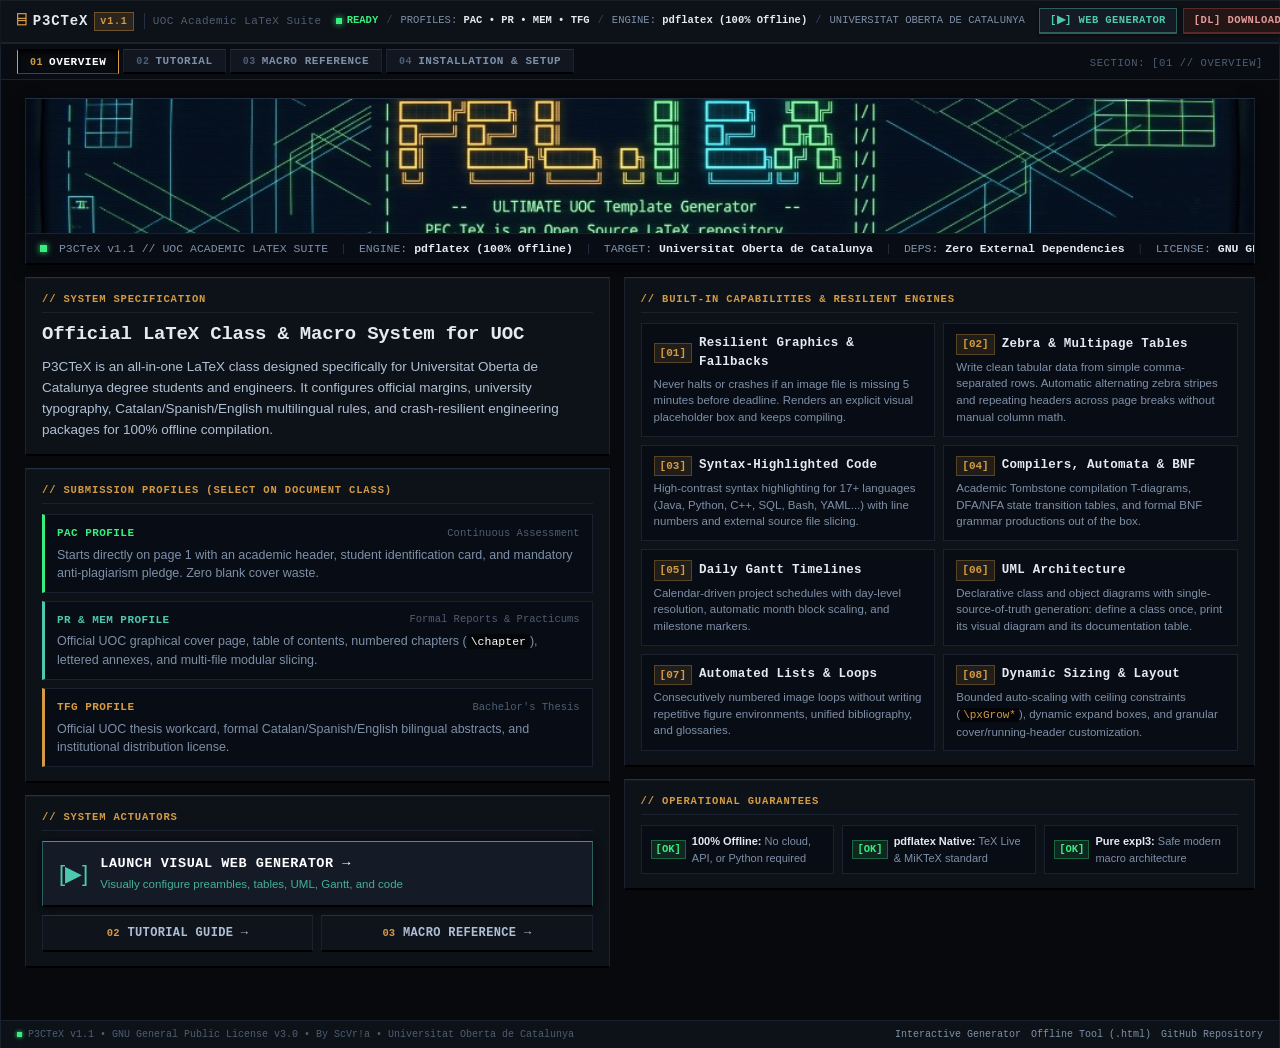
==== commit 09c0b7b8: "fix(site): purge viewport lock, eliminate all noise, remove exposed internal module names, and resto" ====
--- a/site/index.html
+++ b/site/index.html
@@ -39,8 +39,8 @@
       </div>
 
       <div class="masthead-actions">
-        <a href="generator.html" class="action-btn cyan">⚡ WEB GENERATOR</a>
-        <a href="https://github.com/DidacLL/P3CTeX/releases/latest" class="action-btn rust" target="_blank" rel="noopener">⬇ DOWNLOAD ZIP</a>
+        <a href="generator.html" class="action-btn cyan">[▶] WEB GENERATOR</a>
+        <a href="https://github.com/DidacLL/P3CTeX/releases/latest" class="action-btn rust" target="_blank" rel="noopener">[DL] DOWNLOAD ZIP</a>
         <a href="https://github.com/DidacLL/P3CTeX" class="action-btn ghost" target="_blank" rel="noopener">GITHUB</a>
       </div>
     </header>
@@ -151,7 +151,7 @@
                 <div class="sector-tag">// SYSTEM ACTUATORS</div>
                 <div class="actuator-buttons-col">
                   <a href="generator.html" class="primary-actuator-btn generator-btn">
-                    <span class="actuator-icon">⚡</span>
+                    <span class="actuator-icon">[▶]</span>
                     <span class="actuator-body">
                       <strong>LAUNCH VISUAL WEB GENERATOR &rarr;</strong>
                       <small>Visually configure preambles, tables, UML, Gantt, and code</small>
@@ -183,7 +183,7 @@
                   
                   <div class="cap-item">
                     <div class="cap-header">
-                      <span class="cap-glyph">🛡️</span>
+                      <span class="cap-glyph">[01]</span>
                       <h3 class="cap-name">Resilient Graphics &amp; Fallbacks</h3>
                     </div>
                     <p class="cap-desc">
@@ -193,7 +193,7 @@
 
                   <div class="cap-item">
                     <div class="cap-header">
-                      <span class="cap-glyph">📊</span>
+                      <span class="cap-glyph">[02]</span>
                       <h3 class="cap-name">Zebra &amp; Multipage Tables</h3>
                     </div>
                     <p class="cap-desc">
@@ -203,8 +203,8 @@
 
                   <div class="cap-item">
                     <div class="cap-header">
-                      <span class="cap-glyph">💻</span>
-                      <h3 class="cap-name">Darcula Code Listings</h3>
+                      <span class="cap-glyph">[03]</span>
+                      <h3 class="cap-name">Syntax-Highlighted Code</h3>
                     </div>
                     <p class="cap-desc">
                       High-contrast syntax highlighting for 17+ languages (Java, Python, C++, SQL, Bash, YAML...) with line numbers and external source file slicing.
@@ -213,7 +213,7 @@
 
                   <div class="cap-item">
                     <div class="cap-header">
-                      <span class="cap-glyph">⚙️</span>
+                      <span class="cap-glyph">[04]</span>
                       <h3 class="cap-name">Compilers, Automata &amp; BNF</h3>
                     </div>
                     <p class="cap-desc">
@@ -223,7 +223,7 @@
 
                   <div class="cap-item">
                     <div class="cap-header">
-                      <span class="cap-glyph">📅</span>
+                      <span class="cap-glyph">[05]</span>
                       <h3 class="cap-name">Daily Gantt Timelines</h3>
                     </div>
                     <p class="cap-desc">
@@ -233,7 +233,7 @@
 
                   <div class="cap-item">
                     <div class="cap-header">
-                      <span class="cap-glyph">📐</span>
+                      <span class="cap-glyph">[06]</span>
                       <h3 class="cap-name">UML Architecture</h3>
                     </div>
                     <p class="cap-desc">
@@ -243,7 +243,7 @@
 
                   <div class="cap-item">
                     <div class="cap-header">
-                      <span class="cap-glyph">🔁</span>
+                      <span class="cap-glyph">[07]</span>
                       <h3 class="cap-name">Automated Lists &amp; Loops</h3>
                     </div>
                     <p class="cap-desc">
@@ -253,7 +253,7 @@
 
                   <div class="cap-item">
                     <div class="cap-header">
-                      <span class="cap-glyph">📏</span>
+                      <span class="cap-glyph">[08]</span>
                       <h3 class="cap-name">Dynamic Sizing &amp; Layout</h3>
                     </div>
                     <p class="cap-desc">
@@ -269,15 +269,15 @@
                 <div class="sector-tag">// OPERATIONAL GUARANTEES</div>
                 <div class="guarantees-row">
                   <div class="guar-item">
-                    <span class="guar-icon">✓</span>
+                    <span class="guar-icon">[OK]</span>
                     <span class="guar-text"><strong>100% Offline:</strong> No cloud, API, or Python required</span>
                   </div>
                   <div class="guar-item">
-                    <span class="guar-icon">✓</span>
+                    <span class="guar-icon">[OK]</span>
                     <span class="guar-text"><strong>pdflatex Native:</strong> TeX Live &amp; MiKTeX standard</span>
                   </div>
                   <div class="guar-item">
-                    <span class="guar-icon">✓</span>
+                    <span class="guar-icon">[OK]</span>
                     <span class="guar-text"><strong>Pure expl3:</strong> Safe modern macro architecture</span>
                   </div>
                 </div>
@@ -312,7 +312,7 @@
             </button>
             <button type="button" class="tut-step-btn" data-step="4">
               <span class="step-num">04</span>
-              <span class="step-title">Text Overrides (pxTXT)</span>
+              <span class="step-title">Text Overrides</span>
             </button>
             <button type="button" class="tut-step-btn" data-step="5">
               <span class="step-num">05</span>
@@ -320,11 +320,11 @@
             </button>
             <button type="button" class="tut-step-btn" data-step="6">
               <span class="step-num">06</span>
-              <span class="step-title">UML (pxUML)</span>
+              <span class="step-title">UML Architecture</span>
             </button>
             <button type="button" class="tut-step-btn" data-step="7">
               <span class="step-num">07</span>
-              <span class="step-title">Annexes &amp; Bib (pxMEM)</span>
+              <span class="step-title">Annexes &amp; Bib</span>
             </button>
           </div>
 
@@ -339,7 +339,7 @@
                   <span class="tut-code-filename" id="tut-code-filename">01-documentclass.tex</span>
                 </div>
                 <button class="tactile-copy-action mini" data-copy-target="#tut-code-target">
-                  <span class="copy-icon">📋</span>
+                  <span class="copy-icon">[COPY]</span>
                   <span class="copy-text">COPY SNIPPET</span>
                 </button>
               </div>
@@ -390,14 +390,14 @@
 
               <!-- UOC Tip / Practical Advice Plate -->
               <div class="guide-tip-plate" id="tut-tip-box">
-                <strong class="tip-title" id="tut-tip-title">💡 Why PAC vs PR?</strong>
+                <strong class="tip-title" id="tut-tip-title">[NOTE] Why PAC vs PR?</strong>
                 <span class="tip-text" id="tut-tip-text">UOC grading rubrics for continuous assessment (PAC) penalize blank cover pages because teachers grade hundreds of papers. PAC puts your name and anti-plagiarism pledge directly at the top of page 1. For term projects (PR), switch to [PR] to generate the graphic cover.</span>
               </div>
 
               <!-- Generator Bridge Callout -->
               <div class="guide-generator-bridge">
                 <span class="bridge-text">Need a complete, pre-configured file with all boilerplate assembled?</span>
-                <a href="generator.html" class="bridge-btn">⚡ Open in Web Generator &rarr;</a>
+                <a href="generator.html" class="bridge-btn">[▶] Open in Web Generator &rarr;</a>
               </div>
             </aside>
 
@@ -415,8 +415,8 @@
           <!-- Universal Live Filter & View Mode Switcher -->
           <div class="macro-filter-toolbar">
             <div class="filter-search-box">
-              <span class="search-icon">&#9889;</span>
-              <input type="text" id="macro-search-input" class="search-input" placeholder="Search macro, key, or task (e.g. grow, list, table, uml, annex, cover, bib, darcula, tfg)..." autocomplete="off" spellcheck="false">
+              <span class="search-icon">[?]</span>
+              <input type="text" id="macro-search-input" class="search-input" placeholder="Search macro, key, or task (e.g. grow, list, table, uml, annex, cover, bib, code, tfg)..." autocomplete="off" spellcheck="false">
               <button type="button" id="macro-search-clear" class="search-clear-btn" title="Clear filter" style="display:none;">&#10005;</button>
             </div>
             
@@ -431,39 +431,39 @@
           <!-- Package & Feature Selector Bar (9 Core Bundled Suites) -->
           <div class="macro-channel-bar" id="macro-channel-bar">
             <button type="button" class="channel-key active" data-channel="pxtab">
-              <span class="ch-id">pxTAB</span>
+              <span class="ch-id">01</span>
               <span class="ch-name">Tables</span>
             </button>
             <button type="button" class="channel-key" data-channel="pxsrc">
-              <span class="ch-id">pxSRC</span>
+              <span class="ch-id">02</span>
               <span class="ch-name">Figures &amp; Lists</span>
             </button>
             <button type="button" class="channel-key" data-channel="pxlst">
-              <span class="ch-id">pxLST</span>
-              <span class="ch-name">Darcula Code</span>
+              <span class="ch-id">03</span>
+              <span class="ch-name">Code Highlighting</span>
             </button>
             <button type="button" class="channel-key" data-channel="pxcmp">
-              <span class="ch-id">pxCMP</span>
-              <span class="ch-name">Compilers &amp; AI</span>
+              <span class="ch-id">04</span>
+              <span class="ch-name">Compilers &amp; Automata</span>
             </button>
             <button type="button" class="channel-key" data-channel="pxgnt">
-              <span class="ch-id">pxGNT</span>
-              <span class="ch-name">Daily Gantt</span>
+              <span class="ch-id">05</span>
+              <span class="ch-name">Project Timelines</span>
             </button>
             <button type="button" class="channel-key" data-channel="pxuml">
-              <span class="ch-id">pxUML</span>
+              <span class="ch-id">06</span>
               <span class="ch-name">UML Architecture</span>
             </button>
             <button type="button" class="channel-key" data-channel="pxmem">
-              <span class="ch-id">pxMEM</span>
+              <span class="ch-id">07</span>
               <span class="ch-name">Memories &amp; Annexes</span>
             </button>
             <button type="button" class="channel-key" data-channel="pxtfg">
-              <span class="ch-id">pxTFG</span>
+              <span class="ch-id">08</span>
               <span class="ch-name">TFG Workcard</span>
             </button>
             <button type="button" class="channel-key" data-channel="pxgdx">
-              <span class="ch-id">pxGDX / pxTXT</span>
+              <span class="ch-id">09</span>
               <span class="ch-name">Cover &amp; Overrides</span>
             </button>
           </div>
@@ -487,7 +487,7 @@
             <!-- Left: API Reference Table & Options -->
             <div class="macro-narrative">
               <div class="macro-title-bar">
-                <h2 class="macro-hero-title" id="macro-hero-title">Tables (pxTAB)</h2>
+                <h2 class="macro-hero-title" id="macro-hero-title">Tables</h2>
                 <span class="macro-badge" id="macro-backend-badge">booktabs + longtable</span>
               </div>
               
@@ -509,7 +509,7 @@
               </div>
 
               <div class="macro-doc-actions">
-                <a href="generator.html#tables" id="macro-showcase-url" class="doc-link-btn">&#9889; Visual Generator &rarr;</a>
+                <a href="generator.html#tables" id="macro-showcase-url" class="doc-link-btn">[▶] Visual Generator &rarr;</a>
                 <a href="https://github.com/DidacLL/P3CTeX" target="_blank" rel="noopener" class="doc-link-btn secondary">GitHub Source</a>
               </div>
             </div>
@@ -519,7 +519,7 @@
               <div class="code-display-header">
                 <span class="disp-label">VERIFIED CODE EXAMPLE:</span>
                 <button class="tactile-copy-action mini" data-copy-target="#macro-code-target">
-                  <span class="copy-icon">&#128203;</span>
+                  <span class="copy-icon">[COPY]</span>
                   <span class="copy-text">COPY SNIPPET</span>
                 </button>
               </div>
@@ -628,7 +628,7 @@
               
               <!-- Zero-Setup Portable Folder Method -->
               <div class="runbook-info-card highlight">
-                <strong class="info-card-title">💡 Zero-Setup Portable Method</strong>
+                <strong class="info-card-title">[NOTE] Zero-Setup Portable Method</strong>
                 <p class="info-card-text">
                   Don't want to register system roots? Simply copy <code>P3CTeX.cls</code> and the <code>px*.sty</code> files directly into your coursework folder. <code>pdflatex</code> will automatically find and load them with zero configuration!
                 </p>
@@ -636,7 +636,7 @@
 
               <!-- Engine & Font Requirements -->
               <div class="runbook-info-card">
-                <strong class="info-card-title">⚙️ Engine &amp; Font Specifications</strong>
+                <strong class="info-card-title">[SPEC] Engine &amp; Font Specifications</strong>
                 <div class="engine-spec-list">
                   <div class="eng-row"><span>Engine:</span><strong>pdflatex (Standard)</strong></div>
                   <div class="eng-row"><span>Typography:</span><strong>Arev Sans, Inconsolata</strong></div>
@@ -647,7 +647,7 @@
 
               <!-- Auxiliary Cache & Clean Command Plate -->
               <div class="runbook-info-card">
-                <strong class="info-card-title">🧹 Auxiliary Build Files Cleanup</strong>
+                <strong class="info-card-title">[CLEAN] Auxiliary Build Files Cleanup</strong>
                 <p class="info-card-text">
                   If LaTeX throws unexpected package or TOC errors, delete auxiliary cache files and recompile cleanly:
                 </p>
@@ -666,14 +666,14 @@
               <!-- Offline Standalone Generator -->
               <div class="runbook-offline-box">
                 <div class="offline-box-header">
-                  <span>💾</span>
+                  <span class="offline-icon">[TOOL]</span>
                   <strong>Offline Single-File HTML Generator</strong>
                 </div>
                 <p class="offline-box-desc">
                   Working offline or on a university terminal without internet? Download the single-file HTML generator. Runs entirely in your browser with zero network access.
                 </p>
                 <a href="standalone-generator.html" download="p3ctex-standalone-generator.html" class="offline-dl-action">
-                  ⬇ DOWNLOAD OFFLINE TOOL (.HTML)
+                  [DL] DOWNLOAD OFFLINE TOOL (.HTML)
                 </a>
               </div>
 
--- a/site/assets/css/site.css
+++ b/site/assets/css/site.css
@@ -48,15 +48,34 @@
 }
 
 html, body {
-  height: 100vh;
-  width: 100vw;
-  overflow: hidden;
+  min-height: 100vh;
+  width: 100%;
+  margin: 0;
+  padding: 0;
   background-color: var(--chassis-bg);
   color: var(--text-primary);
   font-family: var(--font-sans);
-  font-size: 13px;
-  line-height: 1.45;
+  font-size: 14px;
+  line-height: 1.5;
   -webkit-font-smoothing: antialiased;
+  overflow-x: hidden;
+}
+
+/* Custom Retro Chassis Scrollbar */
+::-webkit-scrollbar {
+  width: 8px;
+  height: 8px;
+}
+::-webkit-scrollbar-track {
+  background: #06080c;
+  border-left: 1px solid var(--bezel-border);
+}
+::-webkit-scrollbar-thumb {
+  background: #1c2536;
+  border: 1px solid var(--bezel-subtle);
+}
+::-webkit-scrollbar-thumb:hover {
+  background: var(--phosphor-amber);
 }
 
 /* Accessibility */
@@ -87,12 +106,13 @@
 .console-viewport {
   display: flex;
   flex-direction: column;
-  height: 100vh;
-  width: 100vw;
+  min-height: 100vh;
+  width: 100%;
+  max-width: 1600px;
+  margin: 0 auto;
   background-color: var(--chassis-bg);
-  border: 2px solid var(--bezel-border);
-  box-shadow: inset 0 0 0 1px var(--bezel-shadow);
-  overflow: hidden;
+  border-left: 1px solid var(--bezel-border);
+  border-right: 1px solid var(--bezel-border);
 }
 
 /* ==========================================================================
@@ -310,20 +330,17 @@
   flex: 1;
   min-height: 0;
   position: relative;
-  overflow: hidden;
   background: var(--chassis-bg);
 }
 
 .console-deck {
   display: none;
-  height: 100%;
   width: 100%;
-  padding: 12px 16px;
-  overflow: hidden;
+  padding: 18px 24px 32px 24px;
+  box-sizing: border-box;
 }
 .console-deck.active {
-  display: flex;
-  flex-direction: column;
+  display: block;
 }
 
 /* Common Hardware Elements */
@@ -615,7 +632,13 @@
   gap: 7px;
 }
 .cap-glyph {
-  font-size: 14px;
+  font-family: var(--font-mono);
+  font-size: 11px;
+  font-weight: 700;
+  color: var(--phosphor-amber);
+  background: rgba(212, 154, 68, 0.12);
+  border: 1px solid rgba(212, 154, 68, 0.3);
+  padding: 1px 5px;
   flex-shrink: 0;
 }
 .cap-name {
@@ -655,9 +678,13 @@
   color: var(--text-secondary);
 }
 .guar-icon {
+  font-family: var(--font-mono);
+  font-size: 10.5px;
+  font-weight: 700;
   color: var(--phosphor-green);
-  font-weight: 700;
-  font-size: 12px;
+  background: rgba(56, 239, 125, 0.12);
+  border: 1px solid rgba(56, 239, 125, 0.3);
+  padding: 1px 4px;
 }
 .guar-text strong {
   color: var(--text-heading);
@@ -679,9 +706,9 @@
 .tutorial-stage-view {
   display: flex;
   flex-direction: column;
-  height: 100%;
-  min-height: 0;
-  gap: 8px;
+  gap: 14px;
+  max-width: 1500px;
+  margin: 0 auto;
 }
 
 /* 7-Step Horizontal Hardware Selector */
@@ -746,10 +773,8 @@
 .tutorial-split-view {
   display: grid;
   grid-template-columns: 1.15fr 0.85fr;
-  gap: 10px;
-  flex: 1;
-  min-height: 0;
-  overflow: hidden;
+  gap: 16px;
+  min-height: 580px;
 }
 
 /* Left Column: Focused Code CRT Viewport */
